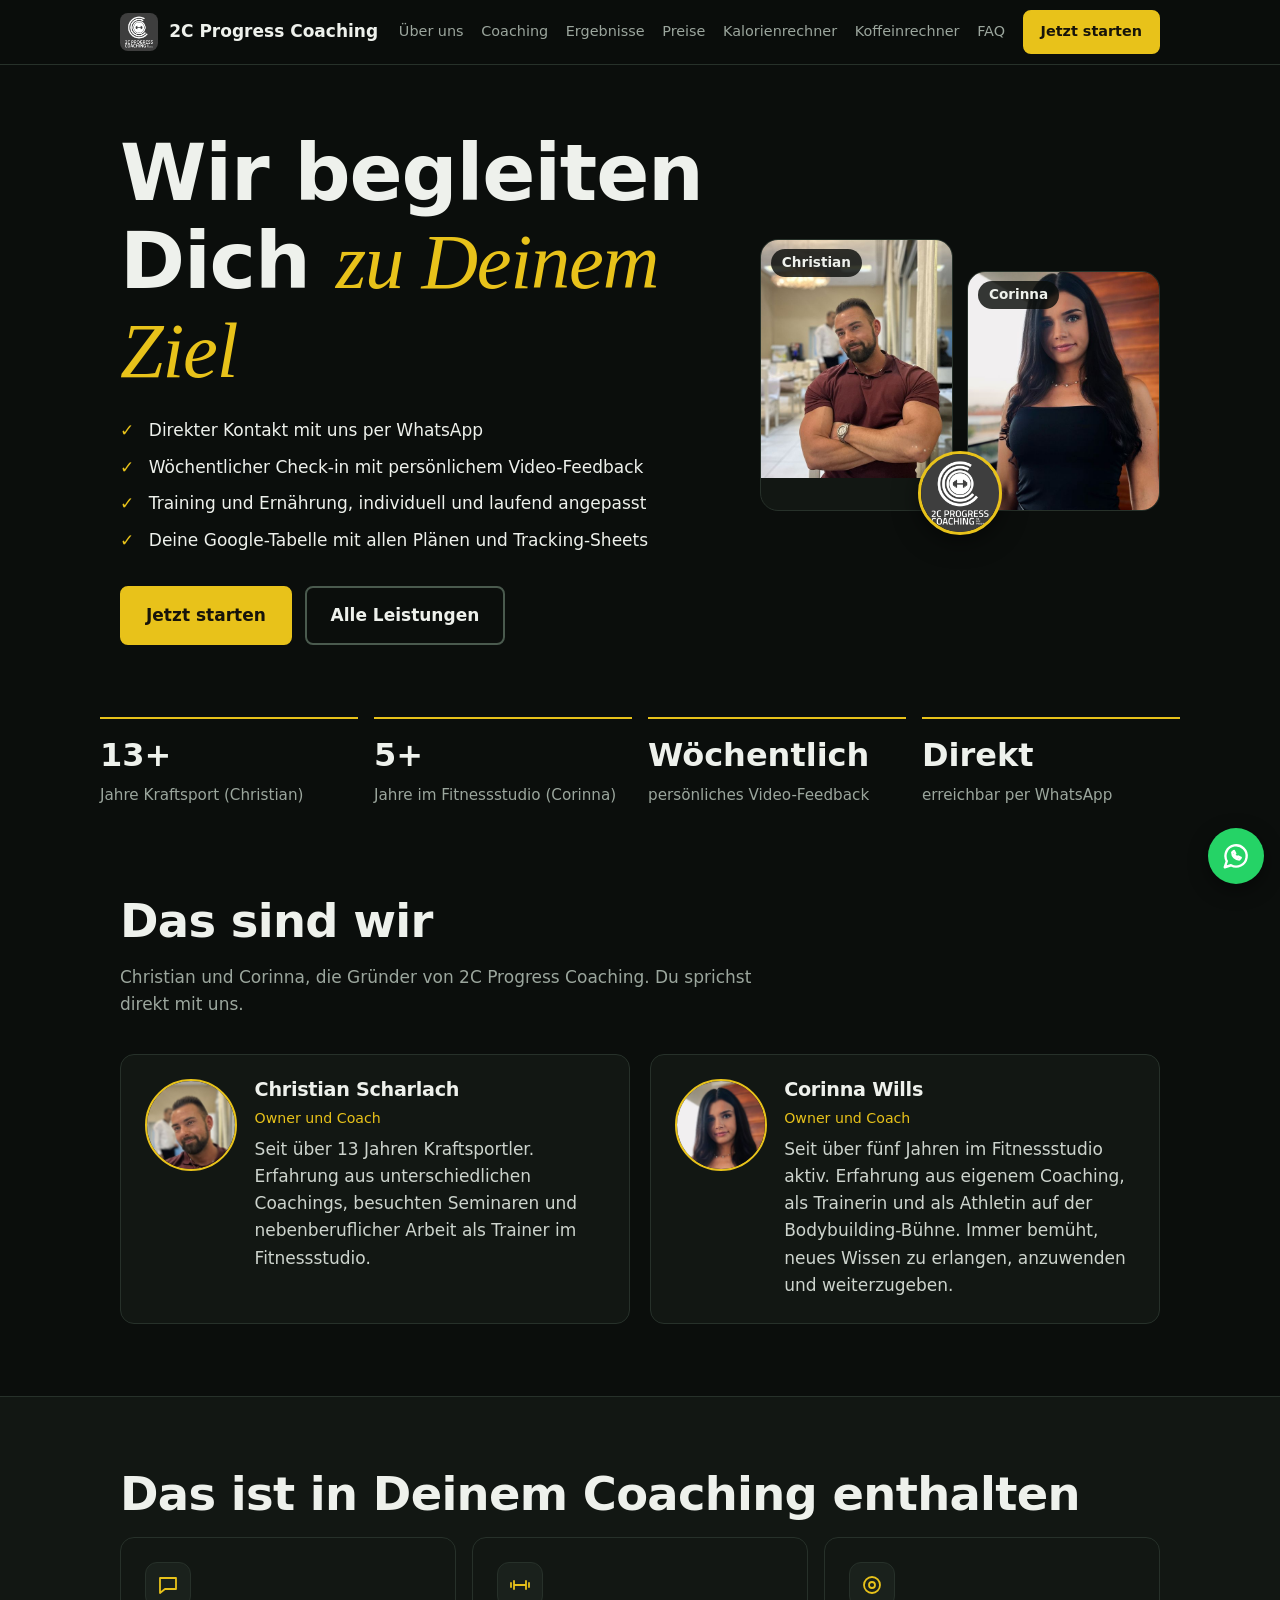
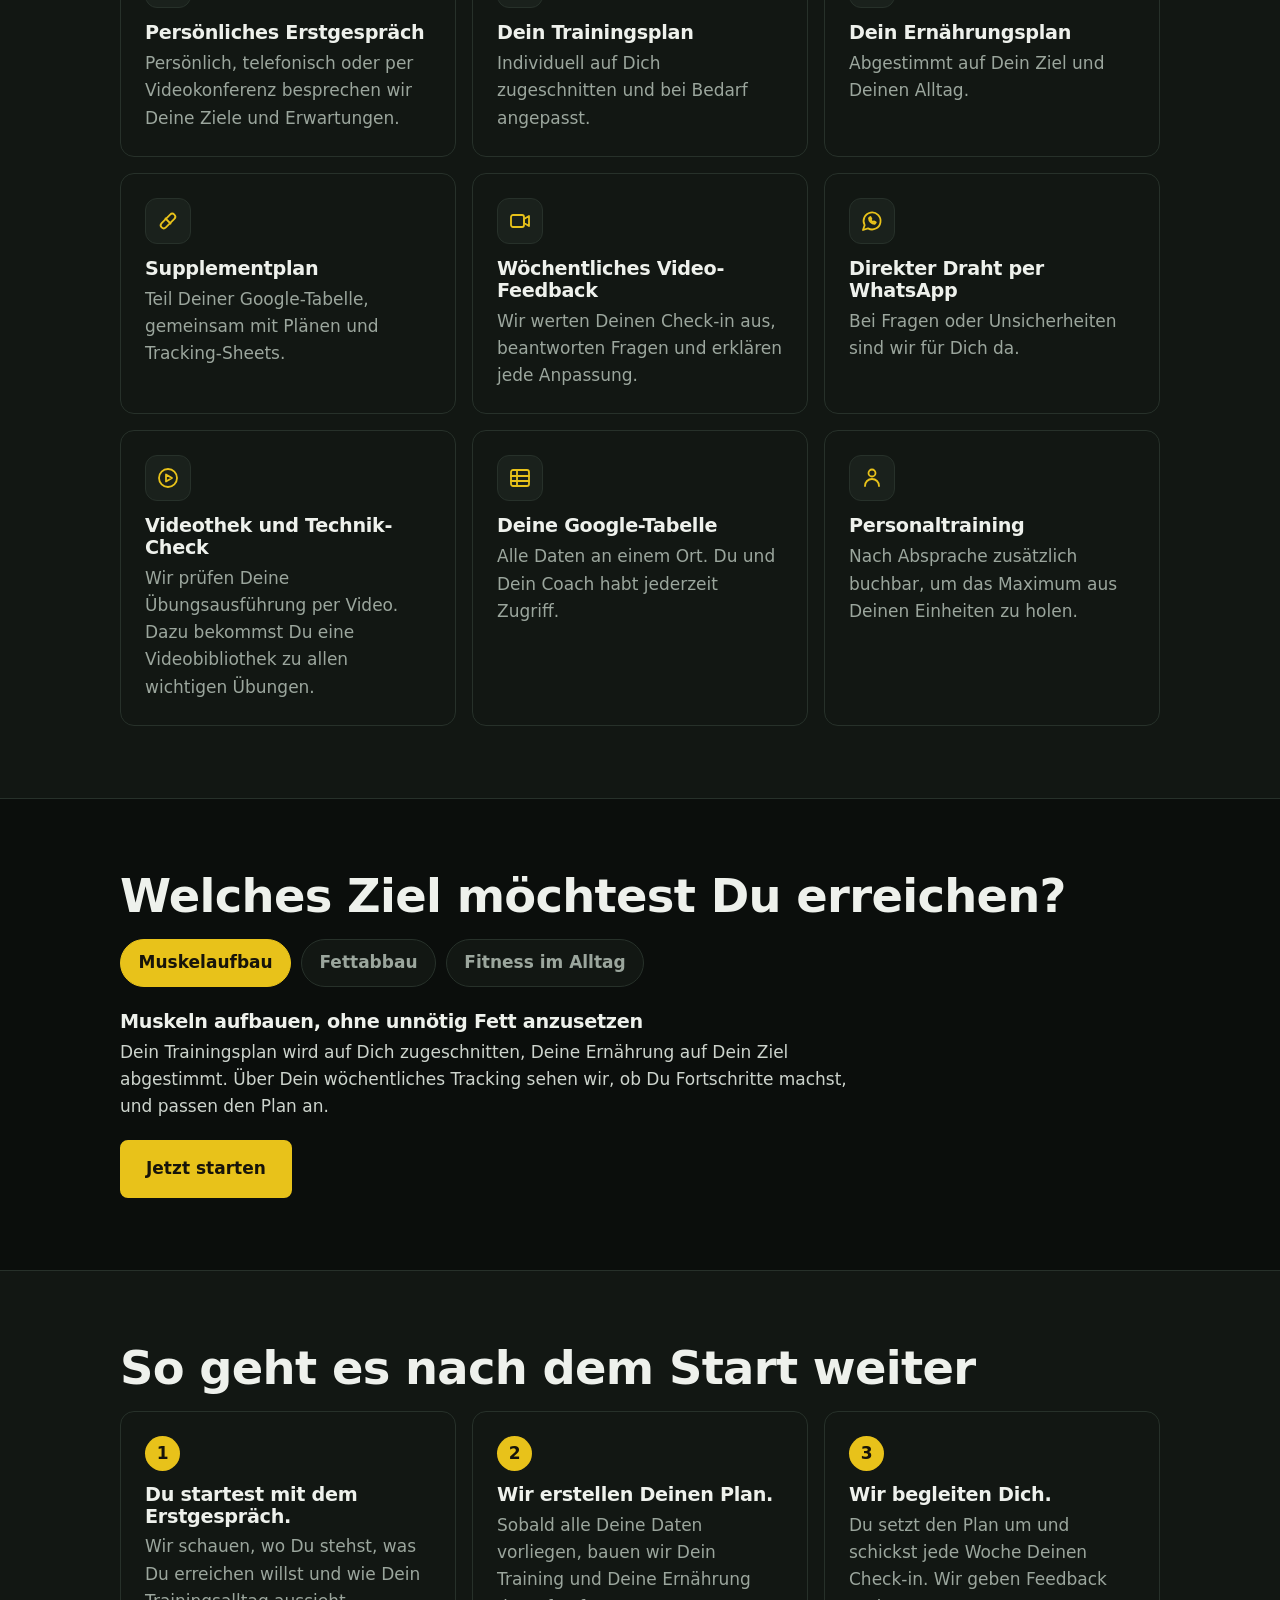
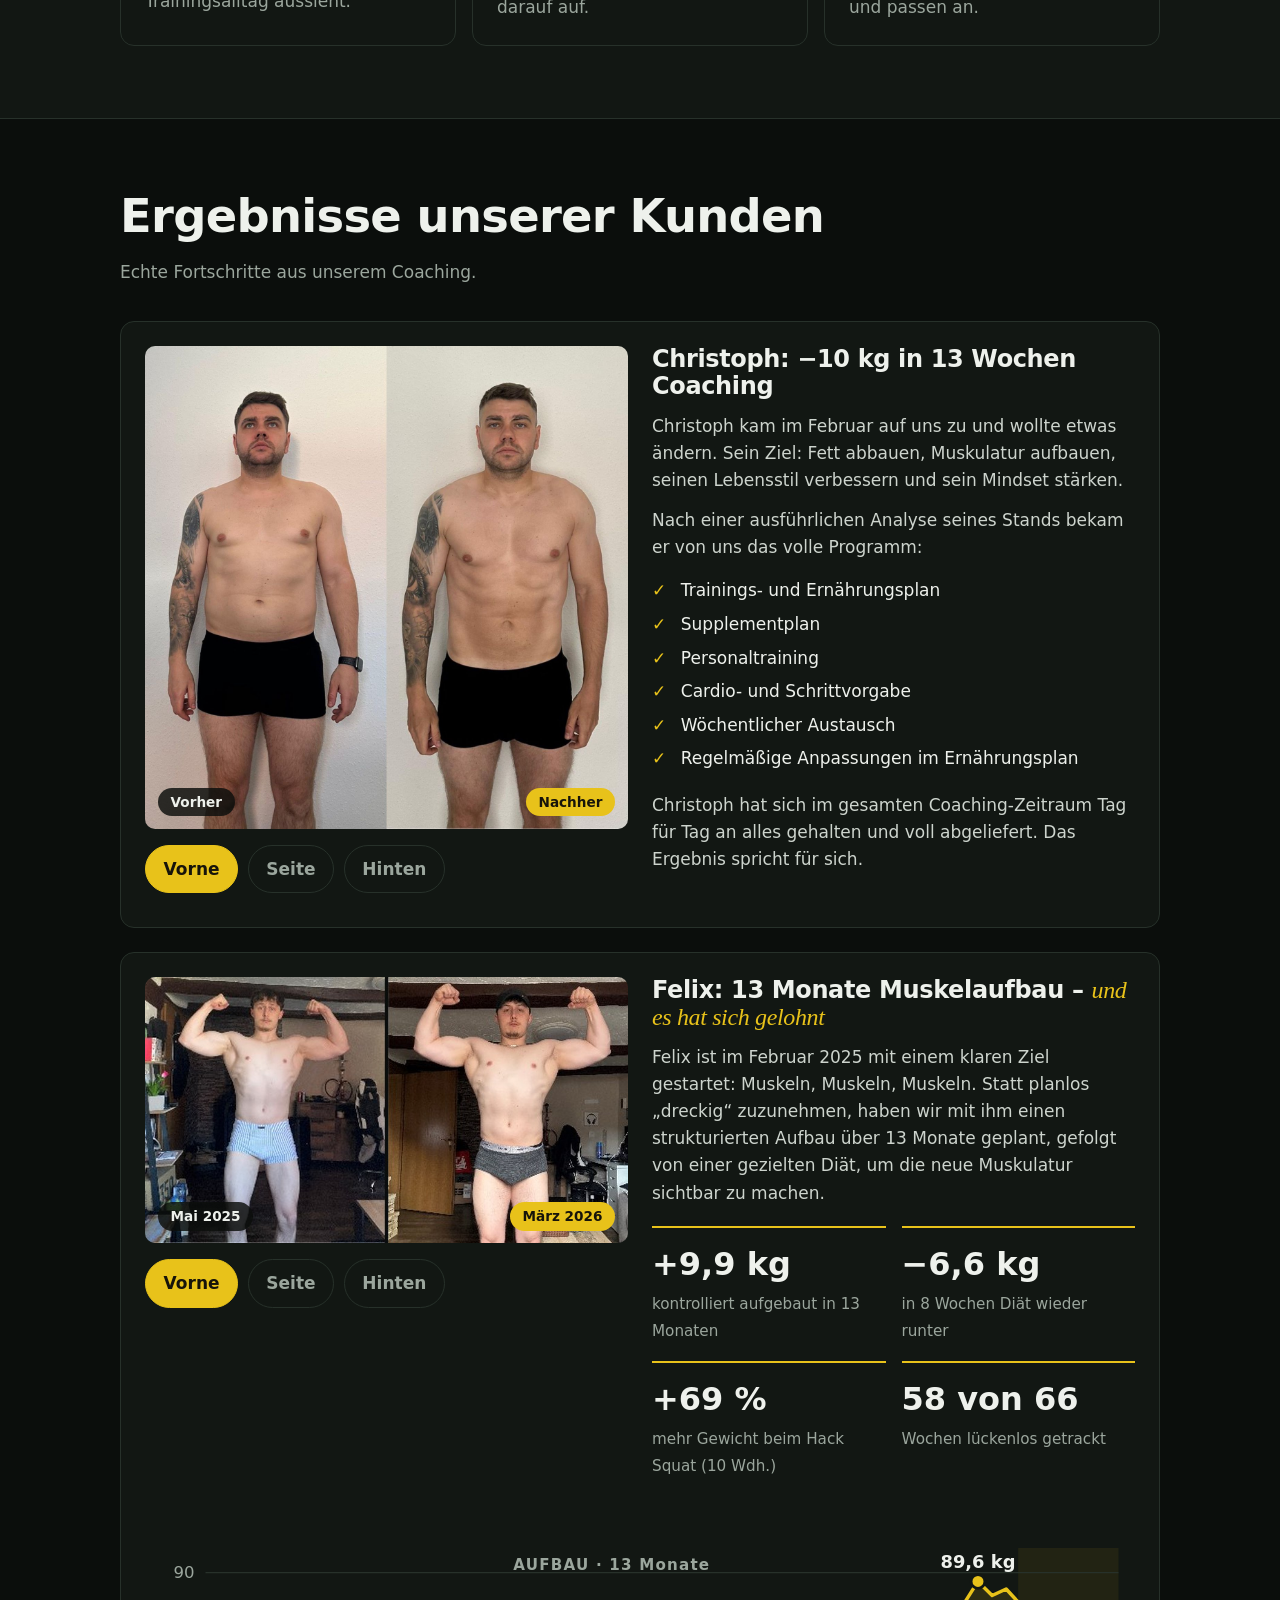
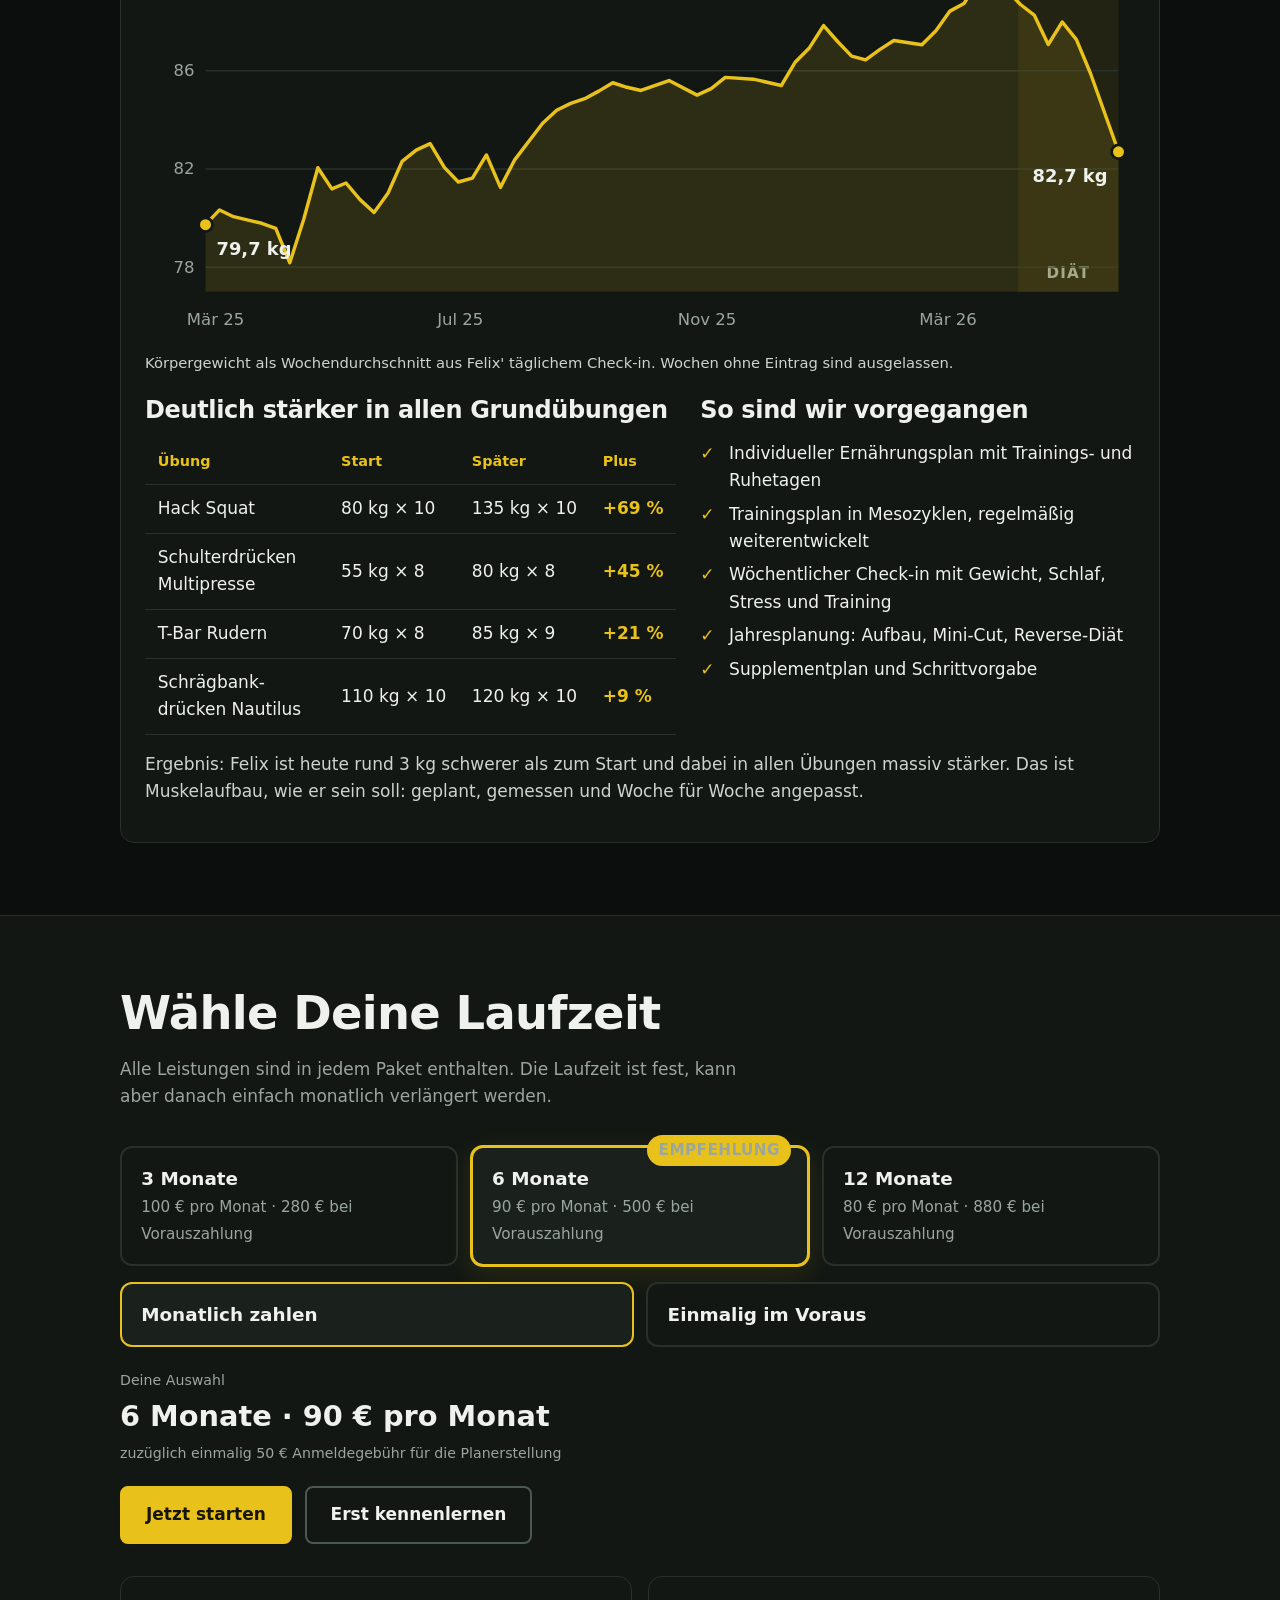
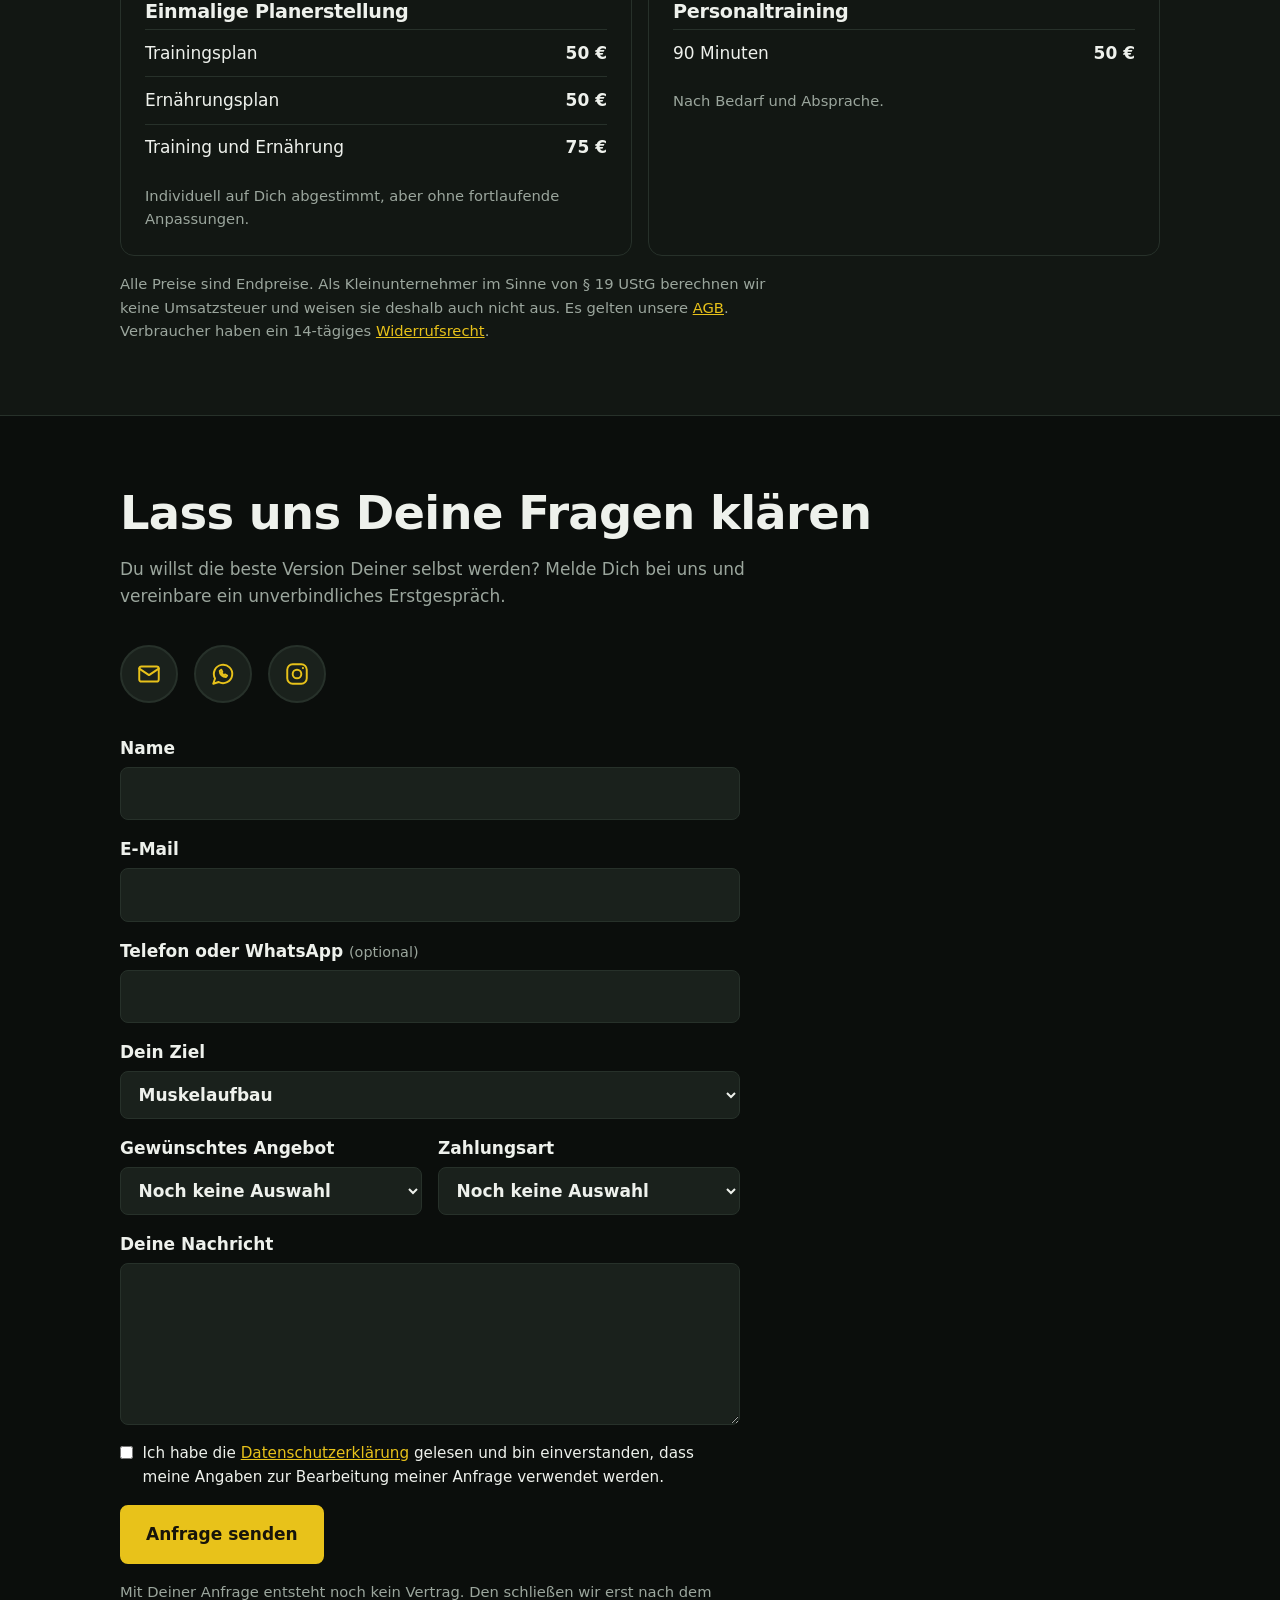
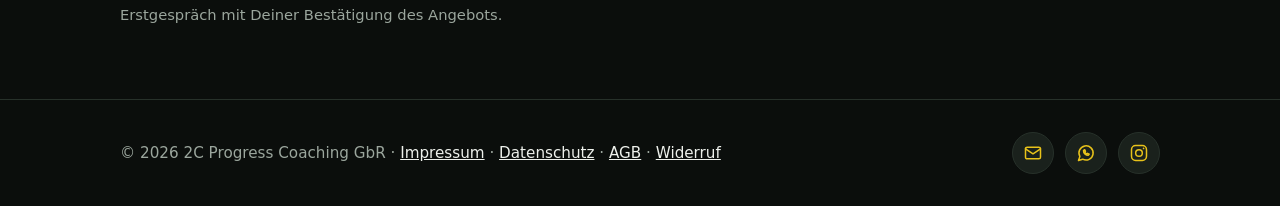
==== index.html @ c7e531f7 "Mehrseitige Homepage: Unterseiten, AGB, Widerruf, erweiterte Datenschutzerklärung, Kleinunternehmer-" ====
<!DOCTYPE html>
<html lang="de">
<head>
<meta charset="utf-8">
<meta name="viewport" content="width=device-width, initial-scale=1">
<title>2C Progress Coaching – Persönliches Online-Coaching für Training und Ernährung</title>
<meta name="description" content="Persönliches Online-Coaching für Muskelaufbau, Fettabbau und Fitness im Alltag. Mit wöchentlichem Video-Feedback, individuellem Plan und direktem Kontakt.">
<link rel="canonical" href="https://www.2cp-coaching.com/">
<meta name="theme-color" content="#0b0e0c">
<link rel="icon" href="logo.jpg">
<meta property="og:type" content="website">
<meta property="og:locale" content="de_DE">
<meta property="og:site_name" content="2C Progress Coaching">
<meta property="og:title" content="2C Progress Coaching – Persönliches Online-Coaching für Training und Ernährung">
<meta property="og:description" content="Persönliches Online-Coaching für Muskelaufbau, Fettabbau und Fitness im Alltag. Mit wöchentlichem Video-Feedback, individuellem Plan und direktem Kontakt.">
<meta property="og:url" content="https://www.2cp-coaching.com/">
<meta property="og:image" content="https://www.2cp-coaching.com/og-image.jpg">
<meta property="og:image:width" content="1200">
<meta property="og:image:height" content="630">
<meta property="og:image:alt" content="2C Progress Coaching – to see progress">
<meta name="twitter:card" content="summary_large_image">
<script>document.documentElement.classList.add('js')</script>
<link rel="stylesheet" href="style.css">
<script>(function(){var m={'#kalorienrechner':'kalorienrechner.html','#koffeinrechner':'koffeinrechner.html','#faq':'faq.html','#impressum':'impressum.html','#datenschutz':'datenschutz.html'};if(m[location.hash])location.replace(m[location.hash]);})();</script>
<script type="application/ld+json">{"@context": "https://schema.org", "@type": "ProfessionalService", "name": "2C Progress Coaching GbR", "url": "https://www.2cp-coaching.com/", "image": "https://www.2cp-coaching.com/og-image.jpg", "logo": "https://www.2cp-coaching.com/logo.jpg", "description": "Persönliches Online-Coaching für Training und Ernährung mit wöchentlichem Video-Feedback.", "email": "info@2cp-coaching.de", "telephone": "+49 151 40187097", "address": {"@type": "PostalAddress", "streetAddress": "Am Alten Gericht 19", "postalCode": "37269", "addressLocality": "Eschwege", "addressCountry": "DE"}, "areaServed": "DE", "sameAs": ["https://www.instagram.com/2cp_coaching"]}</script>
</head>
<body id="top">
<a class="skip" href="#content">Zum Inhalt springen</a>
<header>
  <div class="wrap">
    <a class="brand" href="index.html"><img src="logo.jpg" alt="Logo 2C Progress Coaching" width="38" height="38"><span>2C Progress Coaching</span></a>
    <button type="button" class="menu-btn" id="menu-btn" aria-expanded="false" aria-controls="nav" aria-label="Menü öffnen"><svg viewBox="0 0 24 24" aria-hidden="true"><path d="M4 7h16M4 12h16M4 17h16"/></svg></button>
    <nav id="nav" aria-label="Hauptnavigation">
      <a href="index.html#team">Über uns</a><a href="index.html#coaching">Coaching</a><a href="index.html#ergebnisse">Ergebnisse</a><a href="index.html#preise">Preise</a><a href="kalorienrechner.html">Kalorienrechner</a><a href="koffeinrechner.html">Koffeinrechner</a><a href="faq.html">FAQ</a>
      <a class="btn" href="index.html#preise">Jetzt starten</a>
    </nav>
  </div>
</header>
<main id="content">
  <div class="hero">
    <div class="wrap">
      <div>
        <h1>Wir begleiten Dich <em>zu Deinem Ziel</em></h1>
        <ul class="ticks">
          <li>Direkter Kontakt mit uns per WhatsApp</li>
          <li>Wöchentlicher Check-in mit persönlichem Video-Feedback</li>
          <li>Training und Ernährung, individuell und laufend angepasst</li>
          <li>Deine Google-Tabelle mit allen Plänen und Tracking-Sheets</li>
        </ul>
        <div class="btns"><a class="btn" href="#preise">Jetzt starten</a><a class="btn ghost" href="#coaching">Alle Leistungen</a></div>
      </div>
      <div class="hero-photos">
        <figure><img src="images/hero-christian.jpg" width="560" height="700" alt="Christian Scharlach, Coach bei 2C Progress Coaching" fetchpriority="high"><figcaption>Christian</figcaption></figure>
        <figure><img src="images/hero-corinna.jpg" width="560" height="700" alt="Corinna Wills, Coach bei 2C Progress Coaching" fetchpriority="high"><figcaption>Corinna</figcaption></figure>
        <img class="hero-logo" src="logo.jpg" width="84" height="84" alt="Logo 2C Progress Coaching">
      </div>
    </div>
  </div>
  <div class="wrap stats">
    <div><b>13+</b><span>Jahre Kraftsport (Christian)</span></div>
    <div><b>5+</b><span>Jahre im Fitnessstudio (Corinna)</span></div>
    <div><b>Wöchentlich</b><span>persönliches Video-Feedback</span></div>
    <div><b>Direkt</b><span>erreichbar per WhatsApp</span></div>
  </div>
<section id="team">
    <div class="wrap">
      <h2>Das sind wir</h2>
      <p class="lead">Christian und Corinna, die Gründer von 2C Progress Coaching. Du sprichst direkt mit uns.</p>
      <div class="people">
        <div class="card person"><img class="avatar" src="images/christian.jpg" width="360" height="360" alt="Porträt von Christian Scharlach"><div><h3>Christian Scharlach</h3><small>Owner und Coach</small><p>Seit über 13 Jahren Kraftsportler. Erfahrung aus unterschiedlichen Coachings, besuchten Seminaren und nebenberuflicher Arbeit als Trainer im Fitnessstudio.</p></div></div>
        <div class="card person"><img class="avatar" src="images/corinna.jpg" width="360" height="360" alt="Porträt von Corinna Wills"><div><h3>Corinna Wills</h3><small>Owner und Coach</small><p>Seit über fünf Jahren im Fitnessstudio aktiv. Erfahrung aus eigenem Coaching, als Trainerin und als Athletin auf der Bodybuilding-Bühne. Immer bemüht, neues Wissen zu erlangen, anzuwenden und weiterzugeben.</p></div></div>
      </div>
    </div>
  </section>
<section id="coaching" class="alt">
    <div class="wrap">
      <h2>Das ist in Deinem Coaching enthalten</h2>
      <div class="inc">
        <div class="card"><div class="ico"><svg viewBox="0 0 24 24" aria-hidden="true"><path d="M4 5h16v11H9l-5 4z"/></svg></div><h3>Persönliches Erstgespräch</h3><p>Persönlich, telefonisch oder per Videokonferenz besprechen wir Deine Ziele und Erwartungen.</p></div>
        <div class="card"><div class="ico"><svg viewBox="0 0 24 24" aria-hidden="true"><path d="M6 8v8M3 10v4M18 8v8M21 10v4M6 12h12"/></svg></div><h3>Dein Trainingsplan</h3><p>Individuell auf Dich zugeschnitten und bei Bedarf angepasst.</p></div>
        <div class="card"><div class="ico"><svg viewBox="0 0 24 24" aria-hidden="true"><circle cx="12" cy="12" r="8"/><circle cx="12" cy="12" r="3"/></svg></div><h3>Dein Ernährungsplan</h3><p>Abgestimmt auf Dein Ziel und Deinen Alltag.</p></div>
        <div class="card"><div class="ico"><svg viewBox="0 0 24 24" aria-hidden="true"><rect x="3" y="9" width="18" height="6" rx="3" transform="rotate(-45 12 12)"/><path d="M9.5 9.5l5 5"/></svg></div><h3>Supplementplan</h3><p>Teil Deiner Google-Tabelle, gemeinsam mit Plänen und Tracking-Sheets.</p></div>
        <div class="card"><div class="ico"><svg viewBox="0 0 24 24" aria-hidden="true"><rect x="3" y="6" width="13" height="12" rx="2"/><path d="m16 10 5-3v10l-5-3z"/></svg></div><h3>Wöchentliches Video-Feedback</h3><p>Wir werten Deinen Check-in aus, beantworten Fragen und erklären jede Anpassung.</p></div>
        <div class="card"><div class="ico"><svg viewBox="0 0 24 24" aria-hidden="true"><path d="M3 21l1.65-4.9A8.5 8.5 0 1 1 8 19.4L3 21z"/><path d="M9 9.2c0 3 2.6 5.6 5.6 5.6l1.2-1.4-2-1-.8.7c-1-.4-1.9-1.3-2.3-2.3l.7-.8-1-2L9 9.2z"/></svg></div><h3>Direkter Draht per WhatsApp</h3><p>Bei Fragen oder Unsicherheiten sind wir für Dich da.</p></div>
        <div class="card"><div class="ico"><svg viewBox="0 0 24 24" aria-hidden="true"><circle cx="12" cy="12" r="9"/><path d="m10 8.5 6 3.5-6 3.5z"/></svg></div><h3>Videothek und Technik-Check</h3><p>Wir prüfen Deine Übungsausführung per Video. Dazu bekommst Du eine Videobibliothek zu allen wichtigen Übungen.</p></div>
        <div class="card"><div class="ico"><svg viewBox="0 0 24 24" aria-hidden="true"><rect x="3" y="4" width="18" height="16" rx="2"/><path d="M3 10h18M3 15h18M9 4v16"/></svg></div><h3>Deine Google-Tabelle</h3><p>Alle Daten an einem Ort. Du und Dein Coach habt jederzeit Zugriff.</p></div>
        <div class="card"><div class="ico"><svg viewBox="0 0 24 24" aria-hidden="true"><circle cx="12" cy="7" r="3.5"/><path d="M5 20c0-4 3-7 7-7s7 3 7 7"/></svg></div><h3>Personaltraining</h3><p>Nach Absprache zusätzlich buchbar, um das Maximum aus Deinen Einheiten zu holen.</p></div>
      </div>
    </div>
  </section>
<section id="ziel">
    <div class="wrap">
      <h2>Welches Ziel möchtest Du erreichen?</h2>
      <div class="tabs" role="tablist" aria-label="Ziele">
        <button role="tab" aria-selected="true" data-t="0">Muskelaufbau</button>
        <button role="tab" aria-selected="false" data-t="1">Fettabbau</button>
        <button role="tab" aria-selected="false" data-t="2">Fitness im Alltag</button>
      </div>
      <div class="panel on" role="tabpanel">
        <h3>Muskeln aufbauen, ohne unnötig Fett anzusetzen</h3>
        <p>Dein Trainingsplan wird auf Dich zugeschnitten, Deine Ernährung auf Dein Ziel abgestimmt. Über Dein wöchentliches Tracking sehen wir, ob Du Fortschritte machst, und passen den Plan an.</p>
        <a class="btn" href="#preise">Jetzt starten</a>
      </div>
      <div class="panel" role="tabpanel">
        <h3>Fett verlieren, Muskeln behalten</h3>
        <p>Wir planen Deine Ernährung so, dass Du sie im Alltag durchhältst. Neben der Waage schauen wir auf Formbilder, Maße und Deine Leistung im Training.</p>
        <a class="btn" href="#preise">Jetzt starten</a>
      </div>
      <div class="panel" role="tabpanel">
        <h3>Ein Lifestyle, der zu Deinem Alltag passt</h3>
        <p>Training und Ernährung sollen in Dein Leben passen, nicht umgekehrt. Schlaf, Regeneration und Trainingsleistung tracken wir mit und passen Deinen Plan bei Bedarf an.</p>
        <a class="btn" href="#preise">Jetzt starten</a>
      </div>
    </div>
  </section>
<section id="ablauf" class="alt">
    <div class="wrap">
      <h2>So geht es nach dem Start weiter</h2>
      <ol class="steps">
        <li><h3>Du startest mit dem Erstgespräch.</h3><p>Wir schauen, wo Du stehst, was Du erreichen willst und wie Dein Trainingsalltag aussieht.</p></li>
        <li><h3>Wir erstellen Deinen Plan.</h3><p>Sobald alle Deine Daten vorliegen, bauen wir Dein Training und Deine Ernährung darauf auf.</p></li>
        <li><h3>Wir begleiten Dich.</h3><p>Du setzt den Plan um und schickst jede Woche Deinen Check-in. Wir geben Feedback und passen an.</p></li>
      </ol>
    </div>
  </section>
<section id="ergebnisse">
    <div class="wrap">
      <h2>Ergebnisse unserer Kunden</h2>
      <p class="lead">Echte Fortschritte aus unserem Coaching.</p>
      <div class="res-card">
        <div class="res-media">
        <div class="res-img" id="res-img">
          <img class="on" src="images/kunde1-vorne.jpg" width="1400" height="1400" alt="Vorher-nachher-Vergleich von vorne: links vor dem Coaching, rechts danach, mit deutlich mehr Muskulatur und weniger Körperfett">
          <img src="images/kunde1-seite.jpg" width="1400" height="1400" loading="lazy" alt="Vorher-nachher-Vergleich von der Seite: links vor dem Coaching, rechts danach">
          <img src="images/kunde1-hinten.jpg" width="1400" height="1400" loading="lazy" alt="Vorher-nachher-Vergleich von hinten: links vor dem Coaching, rechts danach, mit breiterem Rücken">
          <span class="tag a">Vorher</span><span class="tag b">Nachher</span>
        </div>
        <div class="tabs" role="group" aria-label="Ansicht wählen" id="res-tabs">
          <button type="button" aria-pressed="true">Vorne</button>
          <button type="button" aria-pressed="false">Seite</button>
          <button type="button" aria-pressed="false">Hinten</button>
        </div>
        </div>
        <div class="res-text">
          <h3>Christoph: −10 kg in 13 Wochen Coaching</h3>
          <p>Christoph kam im Februar auf uns zu und wollte etwas ändern. Sein Ziel: Fett abbauen, Muskulatur aufbauen, seinen Lebensstil verbessern und sein Mindset stärken.</p>
          <p>Nach einer ausführlichen Analyse seines Stands bekam er von uns das volle Programm:</p>
          <ul class="ticks">
            <li>Trainings- und Ernährungsplan</li>
            <li>Supplementplan</li>
            <li>Personaltraining</li>
            <li>Cardio- und Schrittvorgabe</li>
            <li>Wöchentlicher Austausch</li>
            <li>Regelmäßige Anpassungen im Ernährungsplan</li>
          </ul>
          <p>Christoph hat sich im gesamten Coaching-Zeitraum Tag für Tag an alles gehalten und voll abgeliefert. Das Ergebnis spricht für sich.</p>
        </div>
      </div>
      <div class="res-card">
        <div class="res-media">
        <div class="res-img" id="res-img2">
          <img class="on" src="images/kunde2-vorne.jpg" width="798" height="440" alt="Felix von vorne: links Mai 2025, rechts März 2026">
          <img src="images/kunde2-seite.jpg" width="798" height="440" alt="Felix von der Seite: links Mai 2025, rechts März 2026">
          <img src="images/kunde2-hinten.jpg" width="798" height="440" alt="Felix von hinten: links Mai 2025, rechts März 2026">
          <span class="tag a">Mai 2025</span><span class="tag b">März 2026</span>
        </div>
        <div class="tabs" role="group" aria-label="Ansicht wählen" id="res-tabs2">
          <button type="button" aria-pressed="true">Vorne</button>
          <button type="button" aria-pressed="false">Seite</button>
          <button type="button" aria-pressed="false">Hinten</button>
        </div>
        </div>
        <div class="res-text fc-intro">
          <h3>Felix: 13 Monate Muskelaufbau – <em>und es hat sich gelohnt</em></h3>
          <p>Felix ist im Februar 2025 mit einem klaren Ziel gestartet: Muskeln, Muskeln, Muskeln. Statt planlos „dreckig“ zuzunehmen, haben wir mit ihm einen strukturierten Aufbau über 13 Monate geplant, gefolgt von einer gezielten Diät, um die neue Muskulatur sichtbar zu machen.</p>
          <div class="stats">
            <div><b>+9,9 kg</b><span>kontrolliert aufgebaut in 13 Monaten</span></div>
            <div><b>−6,6 kg</b><span>in 8 Wochen Diät wieder runter</span></div>
            <div><b>+69 %</b><span>mehr Gewicht beim Hack Squat (10 Wdh.)</span></div>
            <div><b>58 von 66</b><span>Wochen lückenlos getrackt</span></div>
          </div>
        </div>
        <div class="res-text fc">
          <div class="fc-chart">
            <svg viewBox="0 0 720 300" role="img" aria-labelledby="fc-title fc-desc" id="fc-svg"><title id="fc-title">Körpergewicht von Felix, Wochendurchschnitt</title><desc id="fc-desc">Von 79,7 kg im Februar 2025 auf 89,6 kg im März 2026 im Aufbau, danach Diät bis 82,7 kg Ende Mai 2026.</desc><rect class="fc-cut" x="635.0" y="16" width="73.0" height="250"/><text class="fc-p" x="339.5" y="32" text-anchor="middle">AUFBAU · 13 Monate</text><text class="fc-p" x="671.5" y="256" text-anchor="middle">DIÄT</text><line class="fc-grid" x1="44" x2="708" y1="248.1" y2="248.1"/><text class="fc-t" x="36" y="252.1" text-anchor="end">78</text><line class="fc-grid" x1="44" x2="708" y1="176.7" y2="176.7"/><text class="fc-t" x="36" y="180.7" text-anchor="end">82</text><line class="fc-grid" x1="44" x2="708" y1="105.3" y2="105.3"/><text class="fc-t" x="36" y="109.3" text-anchor="end">86</text><line class="fc-grid" x1="44" x2="708" y1="33.9" y2="33.9"/><text class="fc-t" x="36" y="37.9" text-anchor="end">90</text><text class="fc-t" x="51.3" y="290" text-anchor="middle">Mär 25</text><text class="fc-t" x="229.3" y="290" text-anchor="middle">Jul 25</text><text class="fc-t" x="408.8" y="290" text-anchor="middle">Nov 25</text><text class="fc-t" x="584.0" y="290" text-anchor="middle">Mär 26</text><polygon class="fc-area" points="44.0,266.0 44.0,217.2 54.2,206.5 64.4,211.4 84.9,216.2 95.1,219.9 105.3,244.9 115.5,213.1 125.7,175.8 135.9,191.2 146.2,186.9 156.4,199.0 166.6,208.3 176.8,194.2 187.0,171.2 197.2,163.0 207.4,158.3 217.7,175.5 227.9,186.2 238.1,183.3 248.3,166.5 258.5,190.1 268.7,170.3 289.2,143.5 299.4,134.0 309.6,129.0 319.8,125.6 330.0,120.1 340.2,114.0 350.5,117.3 360.7,119.6 381.1,112.4 401.5,123.0 411.8,118.3 422.0,110.1 442.4,111.4 462.8,116.0 473.0,98.9 483.3,88.5 493.5,72.4 503.7,84.0 513.9,94.6 524.1,97.4 534.3,89.9 544.6,83.3 565.0,86.4 575.2,76.2 585.4,61.9 595.6,56.4 605.8,40.3 616.1,50.5 626.3,45.8 636.5,56.9 646.7,64.8 656.9,86.2 667.1,69.8 677.4,82.6 687.6,107.1 708.0,164.2 708.0,266.0"/><polyline class="fc-line" points="44.0,217.2 54.2,206.5 64.4,211.4 84.9,216.2 95.1,219.9 105.3,244.9 115.5,213.1 125.7,175.8 135.9,191.2 146.2,186.9 156.4,199.0 166.6,208.3 176.8,194.2 187.0,171.2 197.2,163.0 207.4,158.3 217.7,175.5 227.9,186.2 238.1,183.3 248.3,166.5 258.5,190.1 268.7,170.3 289.2,143.5 299.4,134.0 309.6,129.0 319.8,125.6 330.0,120.1 340.2,114.0 350.5,117.3 360.7,119.6 381.1,112.4 401.5,123.0 411.8,118.3 422.0,110.1 442.4,111.4 462.8,116.0 473.0,98.9 483.3,88.5 493.5,72.4 503.7,84.0 513.9,94.6 524.1,97.4 534.3,89.9 544.6,83.3 565.0,86.4 575.2,76.2 585.4,61.9 595.6,56.4 605.8,40.3 616.1,50.5 626.3,45.8 636.5,56.9 646.7,64.8 656.9,86.2 667.1,69.8 677.4,82.6 687.6,107.1 708.0,164.2"/><circle class="fc-dot" cx="44.0" cy="217.2" r="5"/><circle class="fc-dot" cx="605.8" cy="40.3" r="5"/><circle class="fc-dot" cx="708.0" cy="164.2" r="5"/><text class="fc-l" x="52.0" y="239.2">79,7 kg</text><text class="fc-l" x="605.8" y="30.3" text-anchor="middle">89,6 kg</text><text class="fc-l" x="700.0" y="186.2" text-anchor="end">82,7 kg</text><line class="fc-x" id="fc-x" x1="0" x2="0" y1="16" y2="266" hidden/><circle class="fc-hov" id="fc-hov" r="6" hidden/><rect id="fc-hit" x="44" y="16" width="664" height="250" fill="transparent"/></svg>
            <div id="fc-tip" hidden></div>
          </div>
          <p class="note">Körpergewicht als Wochendurchschnitt aus Felix' täglichem Check-in. Wochen ohne Eintrag sind ausgelassen.</p>
          <div class="fc-cols">
            <div>
              <h3>Deutlich stärker in allen Grundübungen</h3>
              <div class="tbl"><table>
                <thead><tr><th>Übung</th><th>Start</th><th>Später</th><th>Plus</th></tr></thead>
                <tbody>
                  <tr><td>Hack Squat</td><td>80 kg <span class="rep">× 10</span></td><td>135 kg <span class="rep">× 10</span></td><td>+69 %</td></tr>
                  <tr><td>Schulter&shy;drücken Multi&shy;presse</td><td>55 kg <span class="rep">× 8</span></td><td>80 kg <span class="rep">× 8</span></td><td>+45 %</td></tr>
                  <tr><td>T-Bar Rudern</td><td>70 kg <span class="rep">× 8</span></td><td>85 kg <span class="rep">× 9</span></td><td>+21 %</td></tr>
                  <tr><td>Schräg&shy;bank&shy;drücken Nautilus</td><td>110 kg <span class="rep">× 10</span></td><td>120 kg <span class="rep">× 10</span></td><td>+9 %</td></tr>
                </tbody>
              </table></div>
            </div>
            <div>
              <h3>So sind wir vorgegangen</h3>
              <ul class="ticks">
                <li>Individueller Ernährungsplan mit Trainings- und Ruhetagen</li>
                <li>Trainingsplan in Mesozyklen, regelmäßig weiterentwickelt</li>
                <li>Wöchentlicher Check-in mit Gewicht, Schlaf, Stress und Training</li>
                <li>Jahresplanung: Aufbau, Mini-Cut, Reverse-Diät</li>
                <li>Supplementplan und Schrittvorgabe</li>
              </ul>
            </div>
          </div>
          <p>Ergebnis: Felix ist heute rund 3 kg schwerer als zum Start und dabei in allen Übungen massiv stärker. Das ist Muskelaufbau, wie er sein soll: geplant, gemessen und Woche für Woche angepasst.</p>
        </div>
      </div>
    </div>
  </section>
<section id="preise" class="alt">
    <div class="wrap">
      <h2>Wähle Deine Laufzeit</h2>
      <p class="lead">Alle Leistungen sind in jedem Paket enthalten. Die Laufzeit ist fest, kann aber danach einfach monatlich verlängert werden.</p>
      <div class="seg dur" id="dur">
        <button type="button" data-m="3" data-mo="100" data-all="280" aria-pressed="false"><b>3 Monate</b><span>100 € pro Monat · 280 € bei Vorauszahlung</span></button>
        <button type="button" data-m="6" data-mo="90" data-all="500" aria-pressed="true"><span class="badge">Empfehlung</span><b>6 Monate</b><span>90 € pro Monat · 500 € bei Vorauszahlung</span></button>
        <button type="button" data-m="12" data-mo="80" data-all="880" aria-pressed="false"><b>12 Monate</b><span>80 € pro Monat · 880 € bei Vorauszahlung</span></button>
      </div>
      <div class="seg pay" id="pay">
        <button type="button" data-p="mo" aria-pressed="true"><b>Monatlich zahlen</b></button>
        <button type="button" data-p="all" aria-pressed="false"><b>Einmalig im Voraus</b></button>
      </div>
      <div class="sum" aria-live="polite"><small>Deine Auswahl</small><strong id="sum-main"></strong><small>zuzüglich einmalig 50 € Anmeldegebühr für die Planerstellung</small></div>
      <div class="btns"><a class="btn" href="#kontakt">Jetzt starten</a><a class="btn ghost" href="#kontakt">Erst kennenlernen</a></div>
      <div class="extra">
        <div class="card"><h3>Einmalige Planerstellung</h3>
          <div class="row"><span>Trainingsplan</span><strong>50 €</strong></div>
          <div class="row"><span>Ernährungsplan</span><strong>50 €</strong></div>
          <div class="row"><span>Training und Ernährung</span><strong>75 €</strong></div>
          <p class="note">Individuell auf Dich abgestimmt, aber ohne fortlaufende Anpassungen.</p></div>
        <div class="card"><h3>Personaltraining</h3>
          <div class="row"><span>90 Minuten</span><strong>50 €</strong></div>
          <p class="note">Nach Bedarf und Absprache.</p></div>
      </div>
      <p class="legalnote">Alle Preise sind Endpreise. Als Kleinunternehmer im Sinne von § 19 UStG berechnen wir keine Umsatzsteuer und weisen sie deshalb auch nicht aus. Es gelten unsere <a href="agb.html">AGB</a>. Verbraucher haben ein 14-tägiges <a href="widerruf.html">Widerrufsrecht</a>.</p>
    </div>
  </section>
<section id="kontakt">
    <div class="wrap">
      <h2>Lass uns Deine Fragen klären</h2>
      <p class="lead">Du willst die beste Version Deiner selbst werden? Melde Dich bei uns und vereinbare ein unverbindliches Erstgespräch.</p>
      <div class="icons">
        <a href="mailto:info@2cp-coaching.de" aria-label="E-Mail an 2C Progress Coaching schreiben" title="E-Mail">
          <svg viewBox="0 0 24 24" aria-hidden="true"><rect x="3" y="5" width="18" height="14" rx="2"/><path d="m3 7 9 6 9-6"/></svg>
        </a>
        <a href="https://wa.me/4915140187097" aria-label="Per WhatsApp schreiben" title="WhatsApp" rel="noopener">
          <svg viewBox="0 0 24 24" aria-hidden="true"><path d="M3 21l1.65-4.9A8.5 8.5 0 1 1 8 19.4L3 21z"/><path d="M9 9.2c0 3 2.6 5.6 5.6 5.6l1.2-1.4-2-1-.8.7c-1-.4-1.9-1.3-2.3-2.3l.7-.8-1-2L9 9.2z"/></svg>
        </a>
        <a href="https://www.instagram.com/2cp_coaching" aria-label="2C Progress Coaching auf Instagram" title="Instagram" rel="noopener">
          <svg viewBox="0 0 24 24" aria-hidden="true"><rect x="3" y="3" width="18" height="18" rx="5"/><circle cx="12" cy="12" r="4"/><circle cx="17.5" cy="6.5" r="1" fill="currentColor" stroke="none"/></svg>
        </a>
      </div>
      <form id="kform" class="kform" action="https://formspree.io/f/xbggdrkj" method="POST">
        <label>Name<input name="name" required autocomplete="name"></label>
        <label>E-Mail<input type="email" name="email" required autocomplete="email"></label>
        <label>Telefon oder WhatsApp <span class="hint">(optional)</span><input type="tel" name="telefon" autocomplete="tel"></label>
        <label>Dein Ziel
          <select name="ziel"><option>Muskelaufbau</option><option>Fettabbau</option><option>Gewicht halten und fitter werden</option><option>Noch unsicher</option></select>
        </label>
        <div class="grid2">
          <label>Gewünschtes Angebot
            <select name="angebot" id="k-lz"><option>Noch keine Auswahl</option><option>Coaching: 3 Monate</option><option>Coaching: 6 Monate</option><option>Coaching: 12 Monate</option><option>Trainingsplan</option><option>Ernährungsplan</option><option>Trainings- &amp; Ernährungsplan</option><option>Personaltraining</option></select>
          </label>
          <label>Zahlungsart
            <select name="zahlung" id="k-zahl"><option>Noch keine Auswahl</option><option>Monatlich</option><option>Einmalig im Voraus</option></select>
          </label>
        </div>
        <label>Deine Nachricht<textarea name="nachricht" rows="5" required></textarea></label>
        <input type="text" name="_gotcha" tabindex="-1" autocomplete="off" style="display:none" aria-hidden="true">
        <label class="check"><input type="checkbox" required><span>Ich habe die <a href="datenschutz.html" target="_blank" rel="noopener">Datenschutzerklärung</a> gelesen und bin einverstanden, dass meine Angaben zur Bearbeitung meiner Anfrage verwendet werden.</span></label>
        <button class="btn" type="submit">Anfrage senden</button>
        <p id="kstatus" role="status"></p>
        <p class="note">Mit Deiner Anfrage entsteht noch kein Vertrag. Den schließen wir erst nach dem Erstgespräch mit Deiner Bestätigung des Angebots.</p>
      </form>
    </div>
  </section>
</main>
<footer>
  <div class="wrap foot">
    <div>© 2026 2C Progress Coaching GbR · <a href="impressum.html">Impressum</a> · <a href="datenschutz.html">Datenschutz</a> · <a href="agb.html">AGB</a> · <a href="widerruf.html">Widerruf</a></div>
    <div class="icons sm"><a href="mailto:info@2cp-coaching.de" aria-label="E-Mail an 2C Progress Coaching schreiben" title="E-Mail"><svg viewBox="0 0 24 24" aria-hidden="true"><rect x="3" y="5" width="18" height="14" rx="2"/><path d="m3 7 9 6 9-6"/></svg></a><a href="https://wa.me/4915140187097" aria-label="Per WhatsApp schreiben" title="WhatsApp" rel="noopener"><svg viewBox="0 0 24 24" aria-hidden="true"><path d="M3 21l1.65-4.9A8.5 8.5 0 1 1 8 19.4L3 21z"/><path d="M9 9.2c0 3 2.6 5.6 5.6 5.6l1.2-1.4-2-1-.8.7c-1-.4-1.9-1.3-2.3-2.3l.7-.8-1-2L9 9.2z"/></svg></a><a href="https://www.instagram.com/2cp_coaching" aria-label="2C Progress Coaching auf Instagram" title="Instagram" rel="noopener"><svg viewBox="0 0 24 24" aria-hidden="true"><rect x="3" y="3" width="18" height="18" rx="5"/><circle cx="12" cy="12" r="4"/><circle cx="17.5" cy="6.5" r="1" fill="currentColor" stroke="none"/></svg></a></div>
  </div>
</footer>
<a class="wa-float" href="https://wa.me/4915140187097" rel="noopener" aria-label="Per WhatsApp schreiben" title="WhatsApp"><svg viewBox="0 0 24 24" aria-hidden="true"><path d="M3 21l1.65-4.9A8.5 8.5 0 1 1 8 19.4L3 21z"/><path d="M9 9.2c0 3 2.6 5.6 5.6 5.6l1.2-1.4-2-1-.8.7c-1-.4-1.9-1.3-2.3-2.3l.7-.8-1-2L9 9.2z"/></svg></a>
<div class="cta-bar"><a class="btn" href="index.html#kontakt">Unverbindliches Erstgespräch</a></div>
<script src="site.js" defer></script>
<script src="home.js" defer></script>
</body>
</html>
---- style.css ----
:root{--bg:#0b0e0c;--s1:#121713;--s2:#1a211c;--line:#27312a;--tx:#eef1ec;--mute:#9ba69d;--ac:#e8c21a;--ink:#17140a;
--sans:system-ui,-apple-system,"Segoe UI",Roboto,Helvetica,Arial,sans-serif;--serif:"Iowan Old Style","Palatino Linotype",Palatino,Georgia,serif}
*{box-sizing:border-box;margin:0;padding:0}
html{scroll-behavior:smooth;scroll-padding-top:76px}
body{font:1.0625rem/1.6 var(--sans);background:var(--bg);color:var(--tx)}
a{color:inherit}
:focus-visible{outline:3px solid var(--ac);outline-offset:3px}
.skip{position:absolute;left:-999px;top:0;background:var(--ac);color:var(--ink);padding:.6rem 1rem;z-index:30}
.skip:focus{left:0}
.wrap{max-width:1080px;margin:0 auto;padding:0 1.25rem}
section{padding:4.5rem 0}
h1,h2,h3{line-height:1.12;letter-spacing:-.015em}
h2{font-size:clamp(1.9rem,5vw,2.9rem);font-weight:800;margin-bottom:1rem}
h3{font-size:1.2rem;font-weight:700;margin-bottom:.4rem}
em{font-family:var(--serif);font-style:italic;font-weight:400;color:var(--ac)}
.lead{max-width:60ch;color:var(--mute);margin-bottom:2.2rem}
.btn{display:inline-block;padding:.85rem 1.5rem;border-radius:8px;font:inherit;font-weight:700;text-decoration:none;border:2px solid var(--ac);background:var(--ac);color:var(--ink);cursor:pointer}
.btn:hover{filter:brightness(1.1)}
.btn.ghost{background:transparent;color:var(--tx);border-color:#4a5a4e}
.btns{display:flex;flex-wrap:wrap;gap:.8rem}
.card{background:var(--s1);border:1px solid var(--line);border-radius:14px;padding:1.5rem}

header{position:sticky;top:0;z-index:20;background:rgba(11,14,12,.92);backdrop-filter:blur(8px);border-bottom:1px solid var(--line)}
header .wrap{display:flex;align-items:center;justify-content:space-between;gap:1rem;min-height:64px}
.brand{display:flex;align-items:center;gap:.7rem;text-decoration:none;font-weight:800}
.brand img{width:38px;height:38px;border-radius:8px}
nav{display:flex;align-items:center;gap:1.1rem;font-size:.9rem}
nav a{text-decoration:none;color:var(--mute)}
nav a:hover{color:var(--tx)}
nav .btn{padding:.5rem 1rem;color:var(--ink)}
[hidden]{display:none!important}
.menu-btn{display:none}
nav a.on{color:var(--tx);box-shadow:0 2px 0 var(--ac)}
@media(max-width:1000px){
.menu-btn{display:grid;place-items:center;width:44px;height:44px;border-radius:8px;border:1px solid var(--line);background:var(--s1);color:var(--tx);cursor:pointer}
.menu-btn svg{width:22px;height:22px;stroke:currentColor;fill:none;stroke-width:2;stroke-linecap:round}
nav{display:none;position:absolute;top:100%;left:0;right:0;flex-direction:column;align-items:stretch;gap:0;background:var(--bg);padding:.4rem 1.25rem 1.2rem;border-bottom:1px solid var(--line);font-size:1.05rem}
header.open nav{display:flex}
nav a{padding:.85rem 0;border-bottom:1px solid var(--line)}
nav a.on{box-shadow:none;color:var(--ac)}
nav .btn{margin-top:1rem;text-align:center;border-bottom:2px solid var(--ac)}
}

.hero{padding:4rem 0 4.5rem}
.hero .wrap{display:grid;gap:2.5rem;align-items:center}
.hero h1{font-size:clamp(2.6rem,9vw,4.9rem);font-weight:800;margin-bottom:1.4rem}
.ticks{list-style:none;display:grid;gap:.6rem;margin-bottom:2rem}
.ticks li{padding-left:1.8rem;position:relative}
.ticks li::before{content:"✓";position:absolute;left:0;color:var(--ac);font-weight:800}
.hero-art{border:1px solid var(--line);border-radius:20px;overflow:hidden;max-width:460px;justify-self:center}
.hero-art img{display:block;width:100%;height:auto}
@media(min-width:900px){.hero .wrap{grid-template-columns:1.2fr .8fr}}

.stats{display:grid;grid-template-columns:1fr 1fr;gap:1rem;padding:0 0 1rem}
.stats div{border-top:2px solid var(--ac);padding-top:.7rem}
.stats b{display:block;font-size:2rem;font-weight:800}
.stats span{color:var(--mute);font-size:.95rem}
@media(min-width:760px){.stats{grid-template-columns:repeat(4,1fr)}}

.people{display:grid;gap:1.2rem}
.person{display:flex;gap:1.1rem;align-items:flex-start}
.avatar{flex:none;width:76px;height:76px;border-radius:50%;background:var(--s2);border:2px solid var(--ac);display:grid;place-items:center;font-weight:800;font-size:1.4rem}
.person small{display:block;color:var(--ac);margin-bottom:.4rem}
.person p{color:#cdd4cd}
@media(min-width:820px){.people{grid-template-columns:1fr 1fr}}

.avatar{object-fit:cover}
.person .avatar{width:92px;height:92px}
.tabs{display:flex;flex-wrap:wrap;gap:.6rem;margin-bottom:1.5rem}
.tabs button{font:inherit;font-weight:600;padding:.6rem 1.1rem;border-radius:999px;border:1px solid var(--line);background:var(--s1);color:var(--mute);cursor:pointer}
.tabs button[aria-selected="true"],.tabs button[aria-pressed="true"]{background:var(--ac);color:var(--ink);border-color:var(--ac)}
.panel{display:none;max-width:70ch}
.panel.on{display:block}
.panel p{color:#cdd4cd;margin-bottom:1.2rem}

.inc{display:grid;gap:1rem}
.inc p{color:var(--mute)}
@media(min-width:760px){.inc{grid-template-columns:repeat(3,1fr)}}

.steps{list-style:none;counter-reset:s;display:grid;gap:1rem}
.steps li{counter-increment:s;background:var(--s1);border:1px solid var(--line);border-radius:14px;padding:1.5rem}
.steps li::before{content:counter(s);display:grid;place-items:center;width:2.2rem;height:2.2rem;border-radius:50%;background:var(--ac);color:var(--ink);font-weight:800;margin-bottom:.8rem}
.steps p{color:var(--mute)}
@media(min-width:820px){.steps{grid-template-columns:repeat(3,1fr)}}

.seg{display:grid;gap:.8rem;margin-bottom:1rem}
.seg button{font:inherit;text-align:left;padding:1rem 1.2rem;border-radius:12px;border:2px solid var(--line);background:var(--s1);color:var(--tx);cursor:pointer}
.seg button[aria-pressed="true"]{border-color:var(--ac);background:var(--s2)}
.seg b{display:block;font-size:1.15rem}
.seg span{color:var(--mute);font-size:.95rem}
.seg.pay{grid-template-columns:1fr 1fr}
@media(min-width:760px){.seg.dur{grid-template-columns:repeat(3,1fr)}}
.sum{margin:1.2rem 0}
.sum strong{font-size:1.8rem;display:block}
.sum small{color:var(--mute)}
.extra{display:grid;gap:1rem;margin-top:2rem}
.row{display:flex;justify-content:space-between;gap:1rem;padding:.6rem 0;border-top:1px solid var(--line)}
.row strong{white-space:nowrap}
.note{color:var(--mute);font-size:.92rem;margin-top:.8rem}
@media(min-width:760px){.extra{grid-template-columns:1fr 1fr}}

details{border-bottom:1px solid var(--line);padding:1rem 0;max-width:780px}
summary{cursor:pointer;font-weight:700;font-size:1.1rem;list-style:none;display:flex;justify-content:space-between;gap:1rem}
summary::-webkit-details-marker{display:none}
summary::after{content:"+";color:var(--ac);font-size:1.5rem;line-height:1}
details[open] summary::after{content:"–"}
details p{color:var(--mute);margin-top:.7rem}

label{display:block;font-weight:600;margin-bottom:1rem}
label .hint{font-weight:400;color:var(--mute);font-size:.9rem}
input,select,textarea{display:block;width:100%;margin-top:.3rem;padding:.75rem .85rem;font:inherit;border:1px solid var(--line);border-radius:8px;background:var(--s2);color:var(--tx)}
textarea{resize:vertical}
.grid2{display:grid;gap:0 1rem;grid-template-columns:1fr 1fr}
fieldset{border:0;margin:1.5rem 0 1rem}
legend{font-weight:800;font-size:1.25rem;margin-bottom:.6rem}
.calc{display:grid;gap:2rem}
.act{display:grid;grid-template-columns:1fr 5.5rem 6rem;gap:.5rem;align-items:center;padding:.5rem 0;border-top:1px solid var(--line);font-size:.95rem}
.act select{margin:0;padding:.45rem .4rem}
.act-head{color:var(--mute);font-size:.85rem;border-top:0}
.result{display:none;background:var(--s1);border:1px solid var(--ac);border-radius:14px;padding:1.6rem}
.result.show{display:block}
.result h3{font-size:1.5rem;margin-bottom:1rem}
.result table{width:100%;border-collapse:collapse}
.result td{padding:.55rem 0;border-top:1px solid var(--line)}
.result td:last-child{text-align:right;font-weight:700;white-space:nowrap}
.result tr.big td{font-size:1.4rem;color:var(--ac)}
.result p{color:var(--mute);font-size:.92rem;margin-top:1rem}
.result a{color:var(--ac)}
.err{color:#ff9b8a;font-weight:600;margin-top:.8rem}
@media(min-width:900px){.calc{grid-template-columns:1.2fr 1fr;align-items:start}.result{position:sticky;top:90px}}
.info{margin-top:3.5rem;max-width:760px}
.info h3{font-size:1.4rem;margin:2rem 0 .6rem}
.info p{color:#cdd4cd;margin-bottom:.9rem}
.info ul{margin:0 0 1rem 1.2rem;color:#cdd4cd}
.info li{margin-bottom:.4rem}
.info.top{margin:0 0 2.5rem}
.info.top h3{margin-top:1.4rem}
.tbl{overflow-x:auto;margin:1rem 0}
.tbl table{width:100%;border-collapse:collapse;min-width:420px}
.tbl th,.tbl td{text-align:left;padding:.65rem .8rem;border-bottom:1px solid var(--line)}
.tbl th{color:var(--ac);font-size:.9rem}
.bfwrap label{margin-bottom:.3rem}
.bfwrap{margin-bottom:1rem}
.linkbtn{background:none;border:0;padding:0;font:inherit;font-size:.92rem;color:var(--ac);text-decoration:underline;cursor:pointer}
dialog{border:1px solid var(--line);border-radius:14px;background:var(--s1);color:var(--tx);padding:1.4rem;width:min(680px,94vw);max-height:90vh;overflow:auto;margin:auto}
dialog::backdrop{background:rgba(0,0,0,.72)}
dialog h3{font-size:1.4rem;margin-bottom:.4rem}
dialog .note{margin:.4rem 0}
.bf-chart{position:relative;background:#fff;border-radius:10px;overflow:hidden;line-height:0;margin:1rem 0}
.bf-chart img{display:block;width:100%;height:auto}
.bf-zones{position:absolute;inset:0;display:grid;grid-template-columns:repeat(3,1fr);grid-template-rows:repeat(3,1fr)}
.bf-zone{background:transparent;border:3px solid transparent;border-radius:10px;cursor:pointer}
.bf-zone:hover,.bf-zone:focus-visible{border-color:var(--ac);background:rgba(232,194,26,.16)}
.bf-grid{display:grid;grid-template-columns:repeat(3,1fr);gap:.7rem;margin:1rem 0}
.bf-card{font:inherit;background:var(--s2);border:2px solid var(--line);border-radius:12px;color:var(--mute);padding:.7rem .3rem;cursor:pointer;display:grid;gap:.25rem;justify-items:center;align-content:start}
.bf-card:hover,.bf-card:focus-visible{border-color:var(--ac);color:var(--tx)}
.bf-card svg{width:70%;max-width:90px;height:auto}
.bf-card b{color:var(--tx);font-size:1.1rem}
.bf-card span{font-size:.8rem;text-align:center;line-height:1.3}
.krow{display:grid;grid-template-columns:5rem 1fr 2.6rem;gap:.5rem;padding:.6rem 0;border-top:1px solid var(--line);align-items:center}
.krow select,.krow input{margin:0;padding:.6rem .5rem}
.krow .k-d{grid-column:1/-1}
.k-x{font:inherit;font-size:1.3rem;line-height:1;height:2.6rem;border-radius:8px;border:1px solid var(--line);background:var(--s2);color:var(--mute);cursor:pointer}
.k-x:hover{color:var(--tx);border-color:var(--ac)}
#kf-add{margin-top:.8rem}
@media(min-width:560px){.krow{grid-template-columns:1fr 5rem 7.5rem 2.6rem}.krow .k-d{grid-column:auto}}
.result details{border:0;padding:1rem 0 0;max-width:none}
.result summary{font-size:1rem;color:var(--ac)}
#kf-chart svg{width:100%;height:auto;margin-top:.8rem}
.kc-line{fill:none;stroke:var(--ac);stroke-width:3;stroke-linejoin:round}
.kc-area{fill:var(--ac);opacity:.16}
.kc-axis{stroke:var(--line);stroke-width:1}
.kc-bed{stroke:var(--tx);stroke-width:1.5;stroke-dasharray:4 4}
.kc-t{fill:var(--mute);font-size:12px;font-family:var(--sans)}
.contact-list{list-style:none;display:grid;gap:.8rem;margin:1.5rem 0 2rem;font-size:1.1rem}
.contact-list b{display:inline-block;min-width:6.5rem}
.contact-list a{font-weight:700;color:var(--ac)}
.icons{display:flex;gap:1rem;margin:1.5rem 0 2rem}
.icons a{width:58px;height:58px;border-radius:50%;display:grid;place-items:center;border:2px solid var(--line);background:var(--s2);color:var(--ac);transition:background .2s,color .2s,transform .2s}
.icons a:hover{background:var(--ac);color:var(--ink);transform:translateY(-3px)}
.icons svg{width:26px;height:26px;fill:none;stroke:currentColor;stroke-width:1.8;stroke-linecap:round;stroke-linejoin:round}
@media(prefers-reduced-motion:reduce){.icons a{transition:none}.icons a:hover{transform:none}}
.kform{margin-top:2rem;max-width:620px}
.check{font-weight:400;font-size:.95rem;display:flex;gap:.6rem;align-items:flex-start}
.check input{width:auto;margin-top:.35rem}
.check a{color:var(--ac)}
#kstatus{margin-top:1rem;font-weight:600}
.alt{background:var(--s1);border-block:1px solid var(--line)}
#impressum,#datenschutz{padding:4rem 0;color:#cdd4cd}
#impressum h2,#datenschutz h2{font-size:1.5rem}
#impressum p,#datenschutz p{max-width:70ch;margin-bottom:.8rem}
#impressum h3,#datenschutz h3{font-size:1.05rem;margin:1.4rem 0 .4rem;color:var(--tx)}
#datenschutz ul{margin:0 0 .8rem 1.2rem;max-width:70ch}
#impressum a,#datenschutz a{color:var(--ac)}
footer{padding:2rem 0;color:var(--mute);font-size:.95rem;border-top:1px solid var(--line)}
footer a{color:var(--tx)}

.res-card{background:var(--s1);border:1px solid var(--line);border-radius:14px;padding:1rem;display:grid;gap:1.5rem}
.res-text{padding:.4rem .4rem 1rem}
.res-text .ticks{margin:1rem 0 1.2rem;gap:.4rem}
@media(min-width:900px){.res-card{grid-template-columns:1fr 1fr;padding:1.5rem;align-items:start}.res-text{padding:0}}
.res-img{position:relative;border-radius:10px;overflow:hidden;line-height:0}
.res-img img{width:100%;height:auto;display:none}
.res-img img.on{display:block}
.res-img .tag{position:absolute;bottom:.8rem;padding:.25rem .8rem;border-radius:999px;background:rgba(11,14,12,.82);font-size:.85rem;font-weight:700;line-height:1.5}
.res-img .tag.a{left:.8rem}
.res-img .tag.b{right:.8rem;background:var(--ac);color:var(--ink)}
.res-card .tabs{margin:1rem 0 .6rem}
.res-card h3{font-size:1.5rem;margin-bottom:.8rem}
.res-text p{color:#cdd4cd;margin-bottom:.8rem}
.foot{display:flex;flex-wrap:wrap;align-items:center;justify-content:space-between;gap:1rem}
.icons.sm{margin:0;gap:.7rem}
.icons.sm a{width:42px;height:42px;border-width:1px}
.icons.sm svg{width:20px;height:20px}
@media(prefers-reduced-motion:reduce){html{scroll-behavior:auto}}

/* ===== Neu: Mehrseiten-Version ===== */
.nav-on{color:var(--tx)}
.legal{padding:4rem 0 5rem;color:#cdd4cd}
.legal h1.pt{font-size:clamp(2rem,6vw,3.2rem);font-weight:800;margin-bottom:1.4rem;color:var(--tx)}
.legal h2{font-size:1.5rem;margin:2.4rem 0 .7rem;color:var(--tx)}
.legal h3{font-size:1.1rem;margin:1.6rem 0 .4rem;color:var(--tx)}
.legal p{max-width:70ch;margin-bottom:.8rem}
.legal ul{margin:0 0 .9rem 1.2rem;max-width:70ch}
.legal li{margin-bottom:.35rem}
.legal a{color:var(--ac)}
.form-sample{border:1px solid var(--line);border-radius:12px;padding:1.2rem 1.4rem;margin:1rem 0 1.5rem;max-width:70ch;background:var(--s1)}
.form-sample p{margin-bottom:.9rem}
.form-sample .note{margin:0}
.pagehead{padding:3.5rem 0 0}
.pagehead h1{font-size:clamp(2rem,6vw,3.2rem);font-weight:800;margin-bottom:.8rem}
.pagehead+section,.pagehead+.wrap{padding-top:1.5rem}

/* Hero mit Fotos */
.hero-photos{position:relative;display:grid;grid-template-columns:1fr 1fr;gap:.9rem;max-width:520px;justify-self:center;width:100%;padding-bottom:1.5rem}
.hero-photos figure{margin:0;border-radius:18px;overflow:hidden;border:1px solid var(--line);position:relative;background:var(--s1)}
.hero-photos figure:nth-child(2){margin-top:2rem}
.hero-photos img{display:block;width:100%;height:auto}
.hero-photos figcaption{position:absolute;left:.6rem;top:.6rem;padding:.2rem .7rem;border-radius:999px;background:rgba(11,14,12,.82);font-size:.85rem;font-weight:700}
.hero-photos img.hero-logo{position:absolute;left:50%;bottom:0;transform:translateX(-50%);width:84px;height:84px;max-width:84px;border-radius:50%;border:3px solid var(--ac);box-shadow:0 6px 24px rgba(0,0,0,.5)}

/* Icons in den Leistungskarten */
.ico{width:46px;height:46px;border-radius:12px;background:var(--s2);border:1px solid var(--line);display:grid;place-items:center;margin-bottom:.9rem;color:var(--ac)}
.ico svg{width:24px;height:24px;fill:none;stroke:currentColor;stroke-width:1.8;stroke-linecap:round;stroke-linejoin:round}

/* Preise: Empfehlung */
.seg button{position:relative}
.seg.dur button[data-m="6"]{border-color:var(--ac);box-shadow:0 0 0 1px var(--ac),0 8px 30px rgba(232,194,26,.12)}
.badge{position:absolute;top:-.8rem;right:1rem;background:var(--ac);color:var(--ink);font-size:.78rem;font-weight:800;letter-spacing:.03em;text-transform:uppercase;padding:.2rem .7rem;border-radius:999px}
.seg.dur{margin-top:.8rem}
.legalnote{color:var(--mute);font-size:.92rem;margin:1rem 0 0;max-width:70ch}
.legalnote a{color:var(--ac)}

/* Fester Erstgespräch-Button und WhatsApp */
.wa-float{position:fixed;right:1rem;bottom:1rem;z-index:25;width:56px;height:56px;border-radius:50%;background:#25d366;color:#fff;display:grid;place-items:center;box-shadow:0 6px 20px rgba(0,0,0,.45);transition:transform .2s}
.wa-float:hover{transform:scale(1.07)}
.wa-float svg{width:30px;height:30px;fill:none;stroke:currentColor;stroke-width:1.9;stroke-linecap:round;stroke-linejoin:round}
.cta-bar{display:none}
@media(max-width:759px){
.cta-bar{display:block;position:fixed;left:0;right:0;bottom:0;z-index:24;padding:.6rem 5rem .6rem 1rem;background:rgba(11,14,12,.94);backdrop-filter:blur(8px);border-top:1px solid var(--line);transition:transform .25s}
.cta-bar .btn{display:block;text-align:center;padding:.8rem 1rem}
.cta-bar.gone{transform:translateY(110%)}
body{padding-bottom:4.6rem}
}

/* Einblenden */
.js .rv{opacity:0;transform:translateY(18px);transition:opacity .6s ease,transform .6s ease}
.js .rv.in{opacity:1;transform:none}
@media(prefers-reduced-motion:reduce){.js .rv{opacity:1;transform:none;transition:none}.wa-float{transition:none}}

/* Kundenerfolg Felix */
.res-card+.res-card{margin-top:1.5rem}
.fc{grid-column:1/-1}
.res-card>*,.fc-cols>*{min-width:0}
.fc .tbl table{min-width:0}
@media(max-width:600px){.fc .tbl th,.fc .tbl td{padding:.55rem .35rem;font-size:.86rem}.fc .tbl td{white-space:normal}.fc .tbl td:last-child{white-space:nowrap}.fc .rep{display:inline-block;white-space:nowrap}}
@media(max-width:380px){.fc .tbl th,.fc .tbl td{padding:.5rem .22rem;font-size:.8rem}}
.res-img img{max-width:100%}
.fc-intro .stats{grid-template-columns:1fr 1fr;margin:1.2rem 0 0}
.fc-intro .stats b{color:var(--tx)}
.fc-chart{position:relative;margin:.4rem 0 .4rem}
.fc-chart svg{width:100%;height:auto;display:block}
.fc-grid{stroke:var(--line);stroke-width:1}
.fc-t{fill:var(--mute);font-size:12px;font-family:var(--sans)}
.fc-p{fill:var(--mute);font-size:11px;font-weight:700;letter-spacing:.08em;font-family:var(--sans)}
.fc-l{fill:var(--tx);font-size:13px;font-weight:700;font-family:var(--sans)}
.fc-cut{fill:var(--ac);opacity:.07}
.fc-area{fill:var(--ac);opacity:.12}
.fc-line{fill:none;stroke:var(--ac);stroke-width:2.5;stroke-linejoin:round;stroke-linecap:round}
.fc-dot,.fc-hov{fill:var(--ac);stroke:var(--s1);stroke-width:2}
.fc-x{stroke:var(--mute);stroke-width:1;stroke-dasharray:3 3}
#fc-tip{position:absolute;pointer-events:none;background:var(--bg);border:1px solid var(--line);border-radius:8px;padding:.35rem .6rem;font-size:.85rem;line-height:1.35;white-space:nowrap;transform:translate(-50%,-115%)}
#fc-tip b{display:block}
.fc .tbl td:last-child{color:var(--ac);font-weight:700;white-space:nowrap}
.fc-cols{display:grid;gap:1.5rem;margin-top:1.4rem}
@media(min-width:900px){.fc-cols{grid-template-columns:1.1fr .9fr}}
.fc .tbl td{white-space:nowrap}.fc .tbl td:first-child{white-space:normal}
@media(max-width:600px){.fc-t{font-size:22px}.fc-l{font-size:24px}.fc-p{font-size:19px}}

.h1{font-size:clamp(1.9rem,5vw,2.9rem);font-weight:800;margin-bottom:1rem;line-height:1.12;letter-spacing:-.015em}
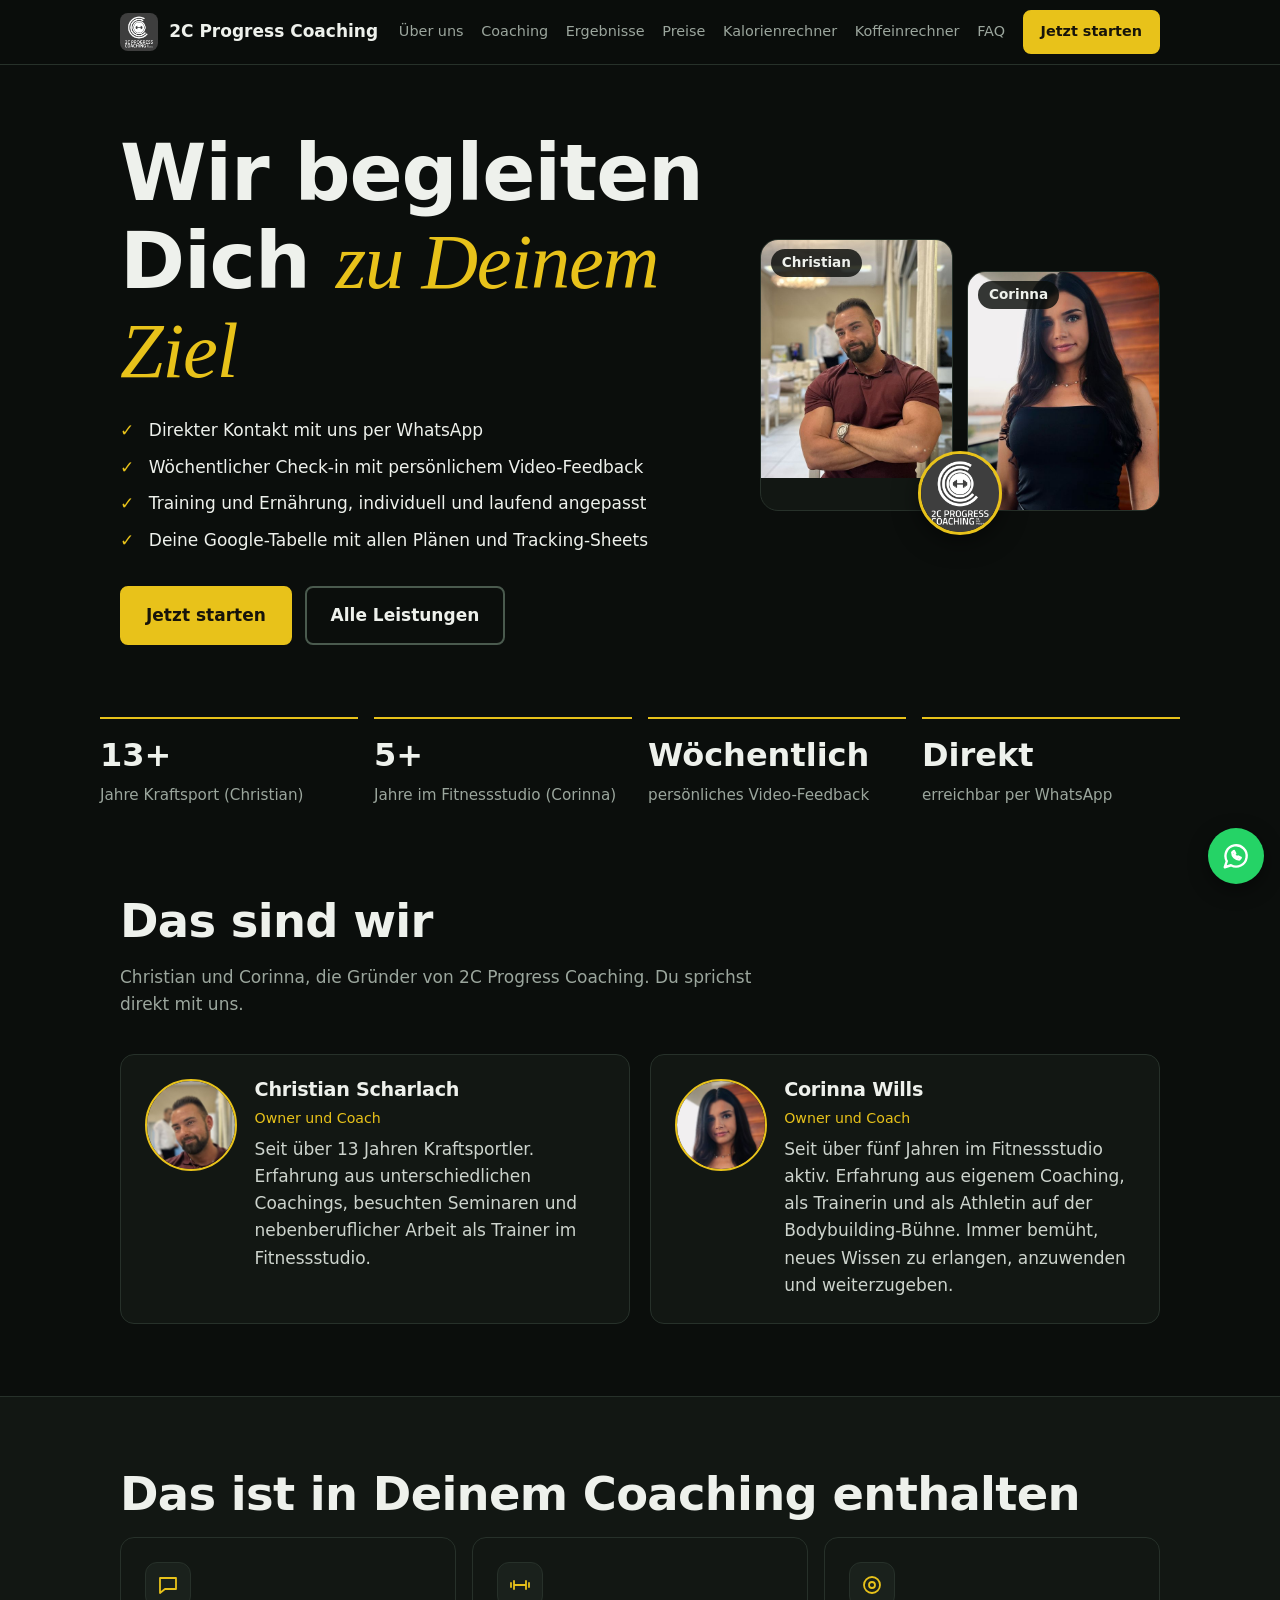
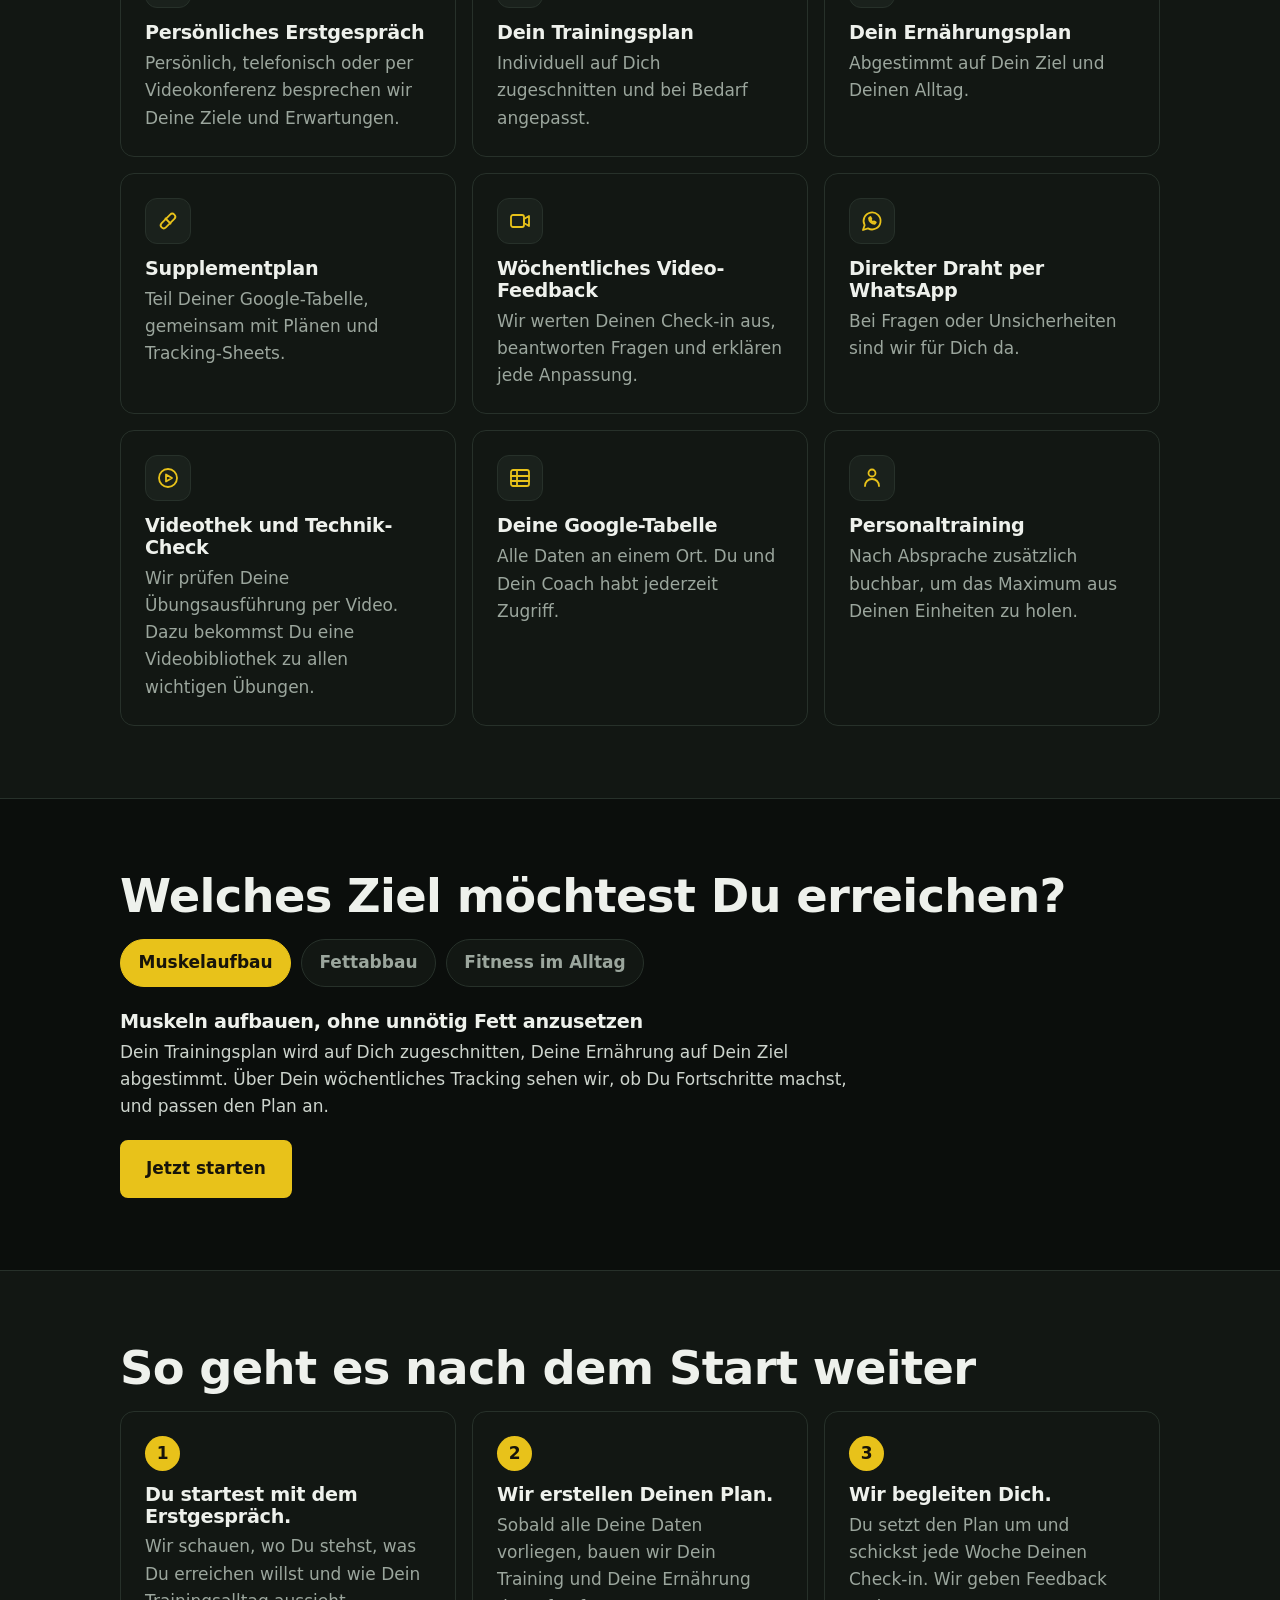
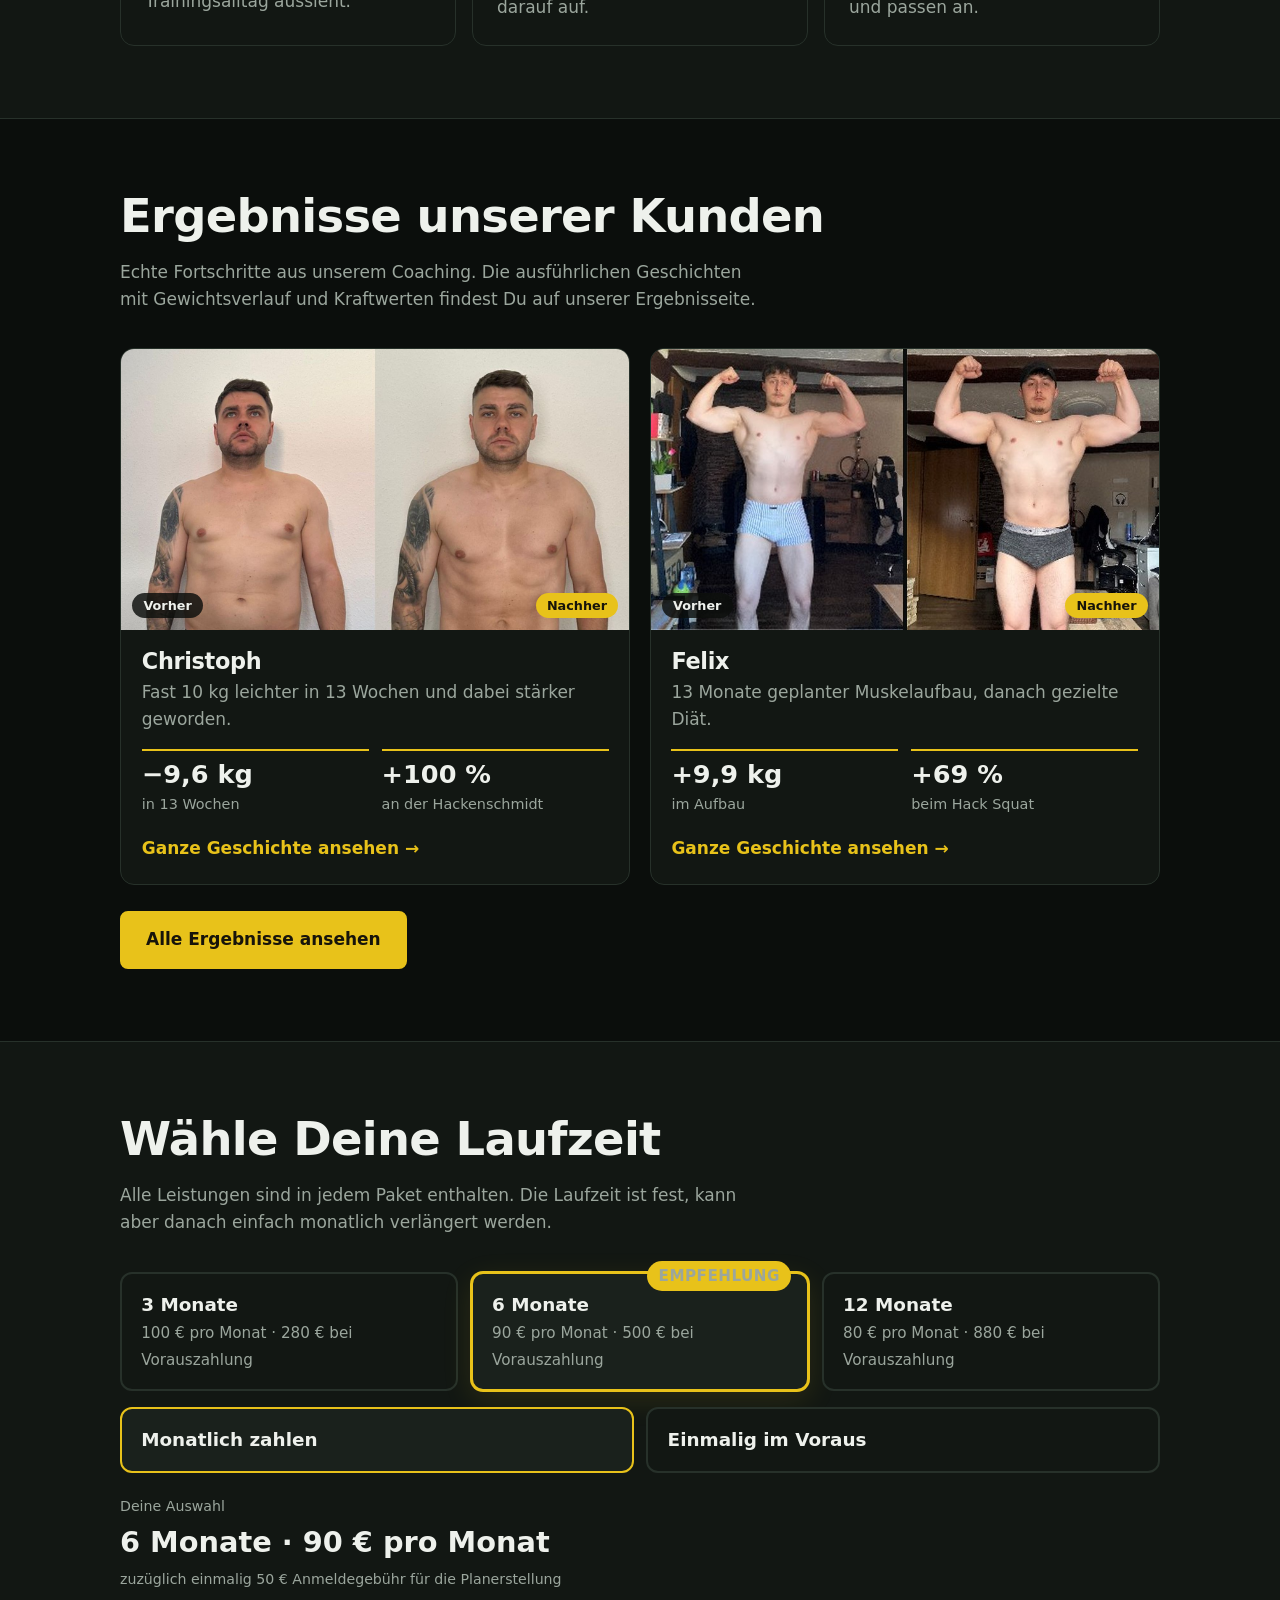
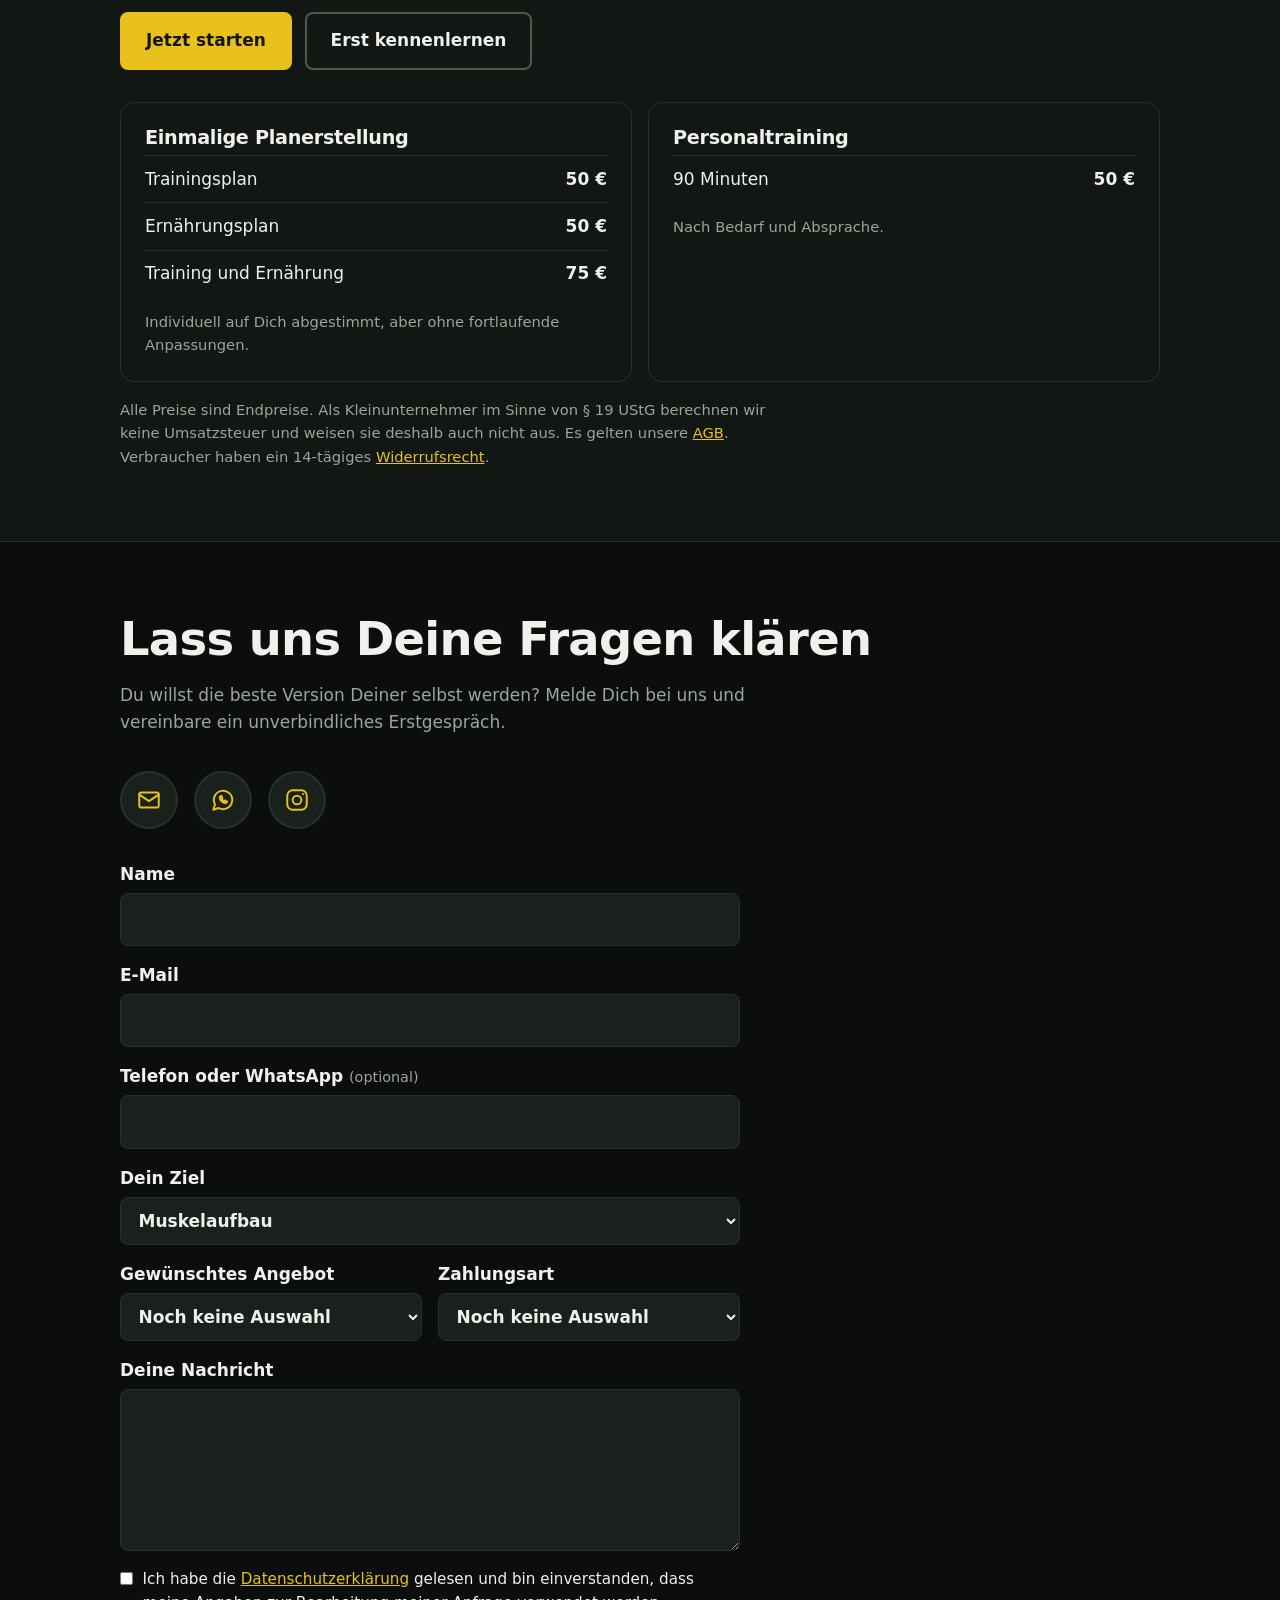
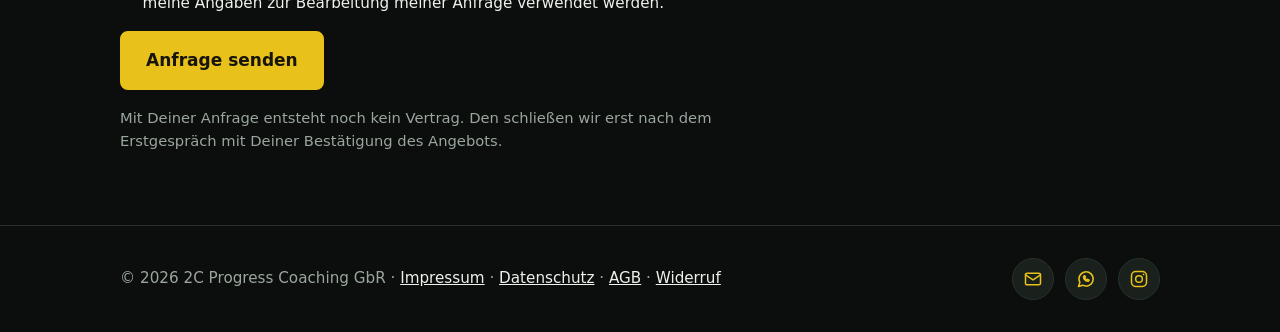
==== commit 1f265230: "Eigene Ergebnisseite mit Christoph und Felix, kompakte Übersicht auf der Startseite Co-Authored-By: " ====
--- a/index.html
+++ b/index.html
@@ -31,7 +31,7 @@
     <a class="brand" href="index.html"><img src="logo.jpg" alt="Logo 2C Progress Coaching" width="38" height="38"><span>2C Progress Coaching</span></a>
     <button type="button" class="menu-btn" id="menu-btn" aria-expanded="false" aria-controls="nav" aria-label="Menü öffnen"><svg viewBox="0 0 24 24" aria-hidden="true"><path d="M4 7h16M4 12h16M4 17h16"/></svg></button>
     <nav id="nav" aria-label="Hauptnavigation">
-      <a href="index.html#team">Über uns</a><a href="index.html#coaching">Coaching</a><a href="index.html#ergebnisse">Ergebnisse</a><a href="index.html#preise">Preise</a><a href="kalorienrechner.html">Kalorienrechner</a><a href="koffeinrechner.html">Koffeinrechner</a><a href="faq.html">FAQ</a>
+      <a href="index.html#team">Über uns</a><a href="index.html#coaching">Coaching</a><a href="ergebnisse.html">Ergebnisse</a><a href="index.html#preise">Preise</a><a href="kalorienrechner.html">Kalorienrechner</a><a href="koffeinrechner.html">Koffeinrechner</a><a href="faq.html">FAQ</a>
       <a class="btn" href="index.html#preise">Jetzt starten</a>
     </nav>
   </div>
@@ -126,93 +126,28 @@
 <section id="ergebnisse">
     <div class="wrap">
       <h2>Ergebnisse unserer Kunden</h2>
-      <p class="lead">Echte Fortschritte aus unserem Coaching.</p>
-      <div class="res-card">
-        <div class="res-media">
-        <div class="res-img" id="res-img">
-          <img class="on" src="images/kunde1-vorne.jpg" width="1400" height="1400" alt="Vorher-nachher-Vergleich von vorne: links vor dem Coaching, rechts danach, mit deutlich mehr Muskulatur und weniger Körperfett">
-          <img src="images/kunde1-seite.jpg" width="1400" height="1400" loading="lazy" alt="Vorher-nachher-Vergleich von der Seite: links vor dem Coaching, rechts danach">
-          <img src="images/kunde1-hinten.jpg" width="1400" height="1400" loading="lazy" alt="Vorher-nachher-Vergleich von hinten: links vor dem Coaching, rechts danach, mit breiterem Rücken">
-          <span class="tag a">Vorher</span><span class="tag b">Nachher</span>
-        </div>
-        <div class="tabs" role="group" aria-label="Ansicht wählen" id="res-tabs">
-          <button type="button" aria-pressed="true">Vorne</button>
-          <button type="button" aria-pressed="false">Seite</button>
-          <button type="button" aria-pressed="false">Hinten</button>
-        </div>
-        </div>
-        <div class="res-text">
-          <h3>Christoph: −10 kg in 13 Wochen Coaching</h3>
-          <p>Christoph kam im Februar auf uns zu und wollte etwas ändern. Sein Ziel: Fett abbauen, Muskulatur aufbauen, seinen Lebensstil verbessern und sein Mindset stärken.</p>
-          <p>Nach einer ausführlichen Analyse seines Stands bekam er von uns das volle Programm:</p>
-          <ul class="ticks">
-            <li>Trainings- und Ernährungsplan</li>
-            <li>Supplementplan</li>
-            <li>Personaltraining</li>
-            <li>Cardio- und Schrittvorgabe</li>
-            <li>Wöchentlicher Austausch</li>
-            <li>Regelmäßige Anpassungen im Ernährungsplan</li>
-          </ul>
-          <p>Christoph hat sich im gesamten Coaching-Zeitraum Tag für Tag an alles gehalten und voll abgeliefert. Das Ergebnis spricht für sich.</p>
-        </div>
-      </div>
-      <div class="res-card">
-        <div class="res-media">
-        <div class="res-img" id="res-img2">
-          <img class="on" src="images/kunde2-vorne.jpg" width="798" height="440" alt="Felix von vorne: links Mai 2025, rechts März 2026">
-          <img src="images/kunde2-seite.jpg" width="798" height="440" alt="Felix von der Seite: links Mai 2025, rechts März 2026">
-          <img src="images/kunde2-hinten.jpg" width="798" height="440" alt="Felix von hinten: links Mai 2025, rechts März 2026">
-          <span class="tag a">Mai 2025</span><span class="tag b">März 2026</span>
-        </div>
-        <div class="tabs" role="group" aria-label="Ansicht wählen" id="res-tabs2">
-          <button type="button" aria-pressed="true">Vorne</button>
-          <button type="button" aria-pressed="false">Seite</button>
-          <button type="button" aria-pressed="false">Hinten</button>
-        </div>
-        </div>
-        <div class="res-text fc-intro">
-          <h3>Felix: 13 Monate Muskelaufbau – <em>und es hat sich gelohnt</em></h3>
-          <p>Felix ist im Februar 2025 mit einem klaren Ziel gestartet: Muskeln, Muskeln, Muskeln. Statt planlos „dreckig“ zuzunehmen, haben wir mit ihm einen strukturierten Aufbau über 13 Monate geplant, gefolgt von einer gezielten Diät, um die neue Muskulatur sichtbar zu machen.</p>
-          <div class="stats">
-            <div><b>+9,9 kg</b><span>kontrolliert aufgebaut in 13 Monaten</span></div>
-            <div><b>−6,6 kg</b><span>in 8 Wochen Diät wieder runter</span></div>
-            <div><b>+69 %</b><span>mehr Gewicht beim Hack Squat (10 Wdh.)</span></div>
-            <div><b>58 von 66</b><span>Wochen lückenlos getrackt</span></div>
+      <p class="lead">Echte Fortschritte aus unserem Coaching. Die ausführlichen Geschichten mit Gewichtsverlauf und Kraftwerten findest Du auf unserer Ergebnisseite.</p>
+      <div class="teasers">
+        <a class="teaser" href="ergebnisse.html#christoph">
+          <div class="teaser-img"><img src="images/kunde1-vorne.jpg" style="object-position:center 8%" loading="lazy" width="798" height="440" alt="Christoph von vorne: links vor dem Coaching, rechts nach 13 Wochen"><span class="tag a">Vorher</span><span class="tag b">Nachher</span></div>
+          <div class="teaser-body">
+            <h3>Christoph</h3>
+            <p>Fast 10 kg leichter in 13 Wochen und dabei stärker geworden.</p>
+            <ul class="mini"><li><b>−9,6 kg</b><span>in 13 Wochen</span></li><li><b>+100 %</b><span>an der Hackenschmidt</span></li></ul>
+            <span class="more">Ganze Geschichte ansehen <span aria-hidden="true">→</span></span>
           </div>
-        </div>
-        <div class="res-text fc">
-          <div class="fc-chart">
-            <svg viewBox="0 0 720 300" role="img" aria-labelledby="fc-title fc-desc" id="fc-svg"><title id="fc-title">Körpergewicht von Felix, Wochendurchschnitt</title><desc id="fc-desc">Von 79,7 kg im Februar 2025 auf 89,6 kg im März 2026 im Aufbau, danach Diät bis 82,7 kg Ende Mai 2026.</desc><rect class="fc-cut" x="635.0" y="16" width="73.0" height="250"/><text class="fc-p" x="339.5" y="32" text-anchor="middle">AUFBAU · 13 Monate</text><text class="fc-p" x="671.5" y="256" text-anchor="middle">DIÄT</text><line class="fc-grid" x1="44" x2="708" y1="248.1" y2="248.1"/><text class="fc-t" x="36" y="252.1" text-anchor="end">78</text><line class="fc-grid" x1="44" x2="708" y1="176.7" y2="176.7"/><text class="fc-t" x="36" y="180.7" text-anchor="end">82</text><line class="fc-grid" x1="44" x2="708" y1="105.3" y2="105.3"/><text class="fc-t" x="36" y="109.3" text-anchor="end">86</text><line class="fc-grid" x1="44" x2="708" y1="33.9" y2="33.9"/><text class="fc-t" x="36" y="37.9" text-anchor="end">90</text><text class="fc-t" x="51.3" y="290" text-anchor="middle">Mär 25</text><text class="fc-t" x="229.3" y="290" text-anchor="middle">Jul 25</text><text class="fc-t" x="408.8" y="290" text-anchor="middle">Nov 25</text><text class="fc-t" x="584.0" y="290" text-anchor="middle">Mär 26</text><polygon class="fc-area" points="44.0,266.0 44.0,217.2 54.2,206.5 64.4,211.4 84.9,216.2 95.1,219.9 105.3,244.9 115.5,213.1 125.7,175.8 135.9,191.2 146.2,186.9 156.4,199.0 166.6,208.3 176.8,194.2 187.0,171.2 197.2,163.0 207.4,158.3 217.7,175.5 227.9,186.2 238.1,183.3 248.3,166.5 258.5,190.1 268.7,170.3 289.2,143.5 299.4,134.0 309.6,129.0 319.8,125.6 330.0,120.1 340.2,114.0 350.5,117.3 360.7,119.6 381.1,112.4 401.5,123.0 411.8,118.3 422.0,110.1 442.4,111.4 462.8,116.0 473.0,98.9 483.3,88.5 493.5,72.4 503.7,84.0 513.9,94.6 524.1,97.4 534.3,89.9 544.6,83.3 565.0,86.4 575.2,76.2 585.4,61.9 595.6,56.4 605.8,40.3 616.1,50.5 626.3,45.8 636.5,56.9 646.7,64.8 656.9,86.2 667.1,69.8 677.4,82.6 687.6,107.1 708.0,164.2 708.0,266.0"/><polyline class="fc-line" points="44.0,217.2 54.2,206.5 64.4,211.4 84.9,216.2 95.1,219.9 105.3,244.9 115.5,213.1 125.7,175.8 135.9,191.2 146.2,186.9 156.4,199.0 166.6,208.3 176.8,194.2 187.0,171.2 197.2,163.0 207.4,158.3 217.7,175.5 227.9,186.2 238.1,183.3 248.3,166.5 258.5,190.1 268.7,170.3 289.2,143.5 299.4,134.0 309.6,129.0 319.8,125.6 330.0,120.1 340.2,114.0 350.5,117.3 360.7,119.6 381.1,112.4 401.5,123.0 411.8,118.3 422.0,110.1 442.4,111.4 462.8,116.0 473.0,98.9 483.3,88.5 493.5,72.4 503.7,84.0 513.9,94.6 524.1,97.4 534.3,89.9 544.6,83.3 565.0,86.4 575.2,76.2 585.4,61.9 595.6,56.4 605.8,40.3 616.1,50.5 626.3,45.8 636.5,56.9 646.7,64.8 656.9,86.2 667.1,69.8 677.4,82.6 687.6,107.1 708.0,164.2"/><circle class="fc-dot" cx="44.0" cy="217.2" r="5"/><circle class="fc-dot" cx="605.8" cy="40.3" r="5"/><circle class="fc-dot" cx="708.0" cy="164.2" r="5"/><text class="fc-l" x="52.0" y="239.2">79,7 kg</text><text class="fc-l" x="605.8" y="30.3" text-anchor="middle">89,6 kg</text><text class="fc-l" x="700.0" y="186.2" text-anchor="end">82,7 kg</text><line class="fc-x" id="fc-x" x1="0" x2="0" y1="16" y2="266" hidden/><circle class="fc-hov" id="fc-hov" r="6" hidden/><rect id="fc-hit" x="44" y="16" width="664" height="250" fill="transparent"/></svg>
-            <div id="fc-tip" hidden></div>
+        </a>
+        <a class="teaser" href="ergebnisse.html#felix">
+          <div class="teaser-img"><img src="images/kunde2-vorne.jpg" style="object-position:center" loading="lazy" width="798" height="440" alt="Felix von vorne: links Mai 2025, rechts März 2026"><span class="tag a">Vorher</span><span class="tag b">Nachher</span></div>
+          <div class="teaser-body">
+            <h3>Felix</h3>
+            <p>13 Monate geplanter Muskelaufbau, danach gezielte Diät.</p>
+            <ul class="mini"><li><b>+9,9 kg</b><span>im Aufbau</span></li><li><b>+69 %</b><span>beim Hack Squat</span></li></ul>
+            <span class="more">Ganze Geschichte ansehen <span aria-hidden="true">→</span></span>
           </div>
-          <p class="note">Körpergewicht als Wochendurchschnitt aus Felix' täglichem Check-in. Wochen ohne Eintrag sind ausgelassen.</p>
-          <div class="fc-cols">
-            <div>
-              <h3>Deutlich stärker in allen Grundübungen</h3>
-              <div class="tbl"><table>
-                <thead><tr><th>Übung</th><th>Start</th><th>Später</th><th>Plus</th></tr></thead>
-                <tbody>
-                  <tr><td>Hack Squat</td><td>80 kg <span class="rep">× 10</span></td><td>135 kg <span class="rep">× 10</span></td><td>+69 %</td></tr>
-                  <tr><td>Schulter&shy;drücken Multi&shy;presse</td><td>55 kg <span class="rep">× 8</span></td><td>80 kg <span class="rep">× 8</span></td><td>+45 %</td></tr>
-                  <tr><td>T-Bar Rudern</td><td>70 kg <span class="rep">× 8</span></td><td>85 kg <span class="rep">× 9</span></td><td>+21 %</td></tr>
-                  <tr><td>Schräg&shy;bank&shy;drücken Nautilus</td><td>110 kg <span class="rep">× 10</span></td><td>120 kg <span class="rep">× 10</span></td><td>+9 %</td></tr>
-                </tbody>
-              </table></div>
-            </div>
-            <div>
-              <h3>So sind wir vorgegangen</h3>
-              <ul class="ticks">
-                <li>Individueller Ernährungsplan mit Trainings- und Ruhetagen</li>
-                <li>Trainingsplan in Mesozyklen, regelmäßig weiterentwickelt</li>
-                <li>Wöchentlicher Check-in mit Gewicht, Schlaf, Stress und Training</li>
-                <li>Jahresplanung: Aufbau, Mini-Cut, Reverse-Diät</li>
-                <li>Supplementplan und Schrittvorgabe</li>
-              </ul>
-            </div>
-          </div>
-          <p>Ergebnis: Felix ist heute rund 3 kg schwerer als zum Start und dabei in allen Übungen massiv stärker. Das ist Muskelaufbau, wie er sein soll: geplant, gemessen und Woche für Woche angepasst.</p>
-        </div>
-      </div>
+        </a>
+      </div>
+      <div class="btns res-more"><a class="btn" href="ergebnisse.html">Alle Ergebnisse ansehen</a></div>
     </div>
   </section>
 <section id="preise" class="alt">
--- a/style.css
+++ b/style.css
@@ -273,7 +273,7 @@
 .fc{grid-column:1/-1}
 .res-card>*,.fc-cols>*{min-width:0}
 .fc .tbl table{min-width:0}
-@media(max-width:600px){.fc .tbl th,.fc .tbl td{padding:.55rem .35rem;font-size:.86rem}.fc .tbl td{white-space:normal}.fc .tbl td:last-child{white-space:nowrap}.fc .rep{display:inline-block;white-space:nowrap}}
+@media(max-width:600px){.fc .tbl th,.fc .tbl td{padding:.55rem .35rem;font-size:.86rem}.fc .tbl td{white-space:normal}.fc .tbl td:last-child{white-space:nowrap}.fc .rep{display:block;white-space:nowrap;color:var(--mute)}}
 @media(max-width:380px){.fc .tbl th,.fc .tbl td{padding:.5rem .22rem;font-size:.8rem}}
 .res-img img{max-width:100%}
 .fc-intro .stats{grid-template-columns:1fr 1fr;margin:1.2rem 0 0}
@@ -298,3 +298,37 @@
 @media(max-width:600px){.fc-t{font-size:22px}.fc-l{font-size:24px}.fc-p{font-size:19px}}
 
 .h1{font-size:clamp(1.9rem,5vw,2.9rem);font-weight:800;margin-bottom:1rem;line-height:1.12;letter-spacing:-.015em}
+
+/* Ergebnisse: Übersicht auf der Startseite */
+.teasers{display:grid;gap:1.2rem}
+@media(min-width:820px){.teasers{grid-template-columns:1fr 1fr}}
+.teaser{display:flex;flex-direction:column;background:var(--s1);border:1px solid var(--line);border-radius:14px;overflow:hidden;text-decoration:none;color:inherit;transition:border-color .2s,transform .2s}
+.teaser:hover{border-color:var(--ac);transform:translateY(-3px)}
+.teaser-img{position:relative;aspect-ratio:798/440;line-height:0}
+.teaser-img{overflow:hidden}
+.teaser-img img{position:absolute;inset:0;width:100%;height:100%;object-fit:cover;display:block}
+.teaser-img .tag{position:absolute;bottom:.7rem;padding:.2rem .7rem;border-radius:999px;background:rgba(11,14,12,.82);font-size:.8rem;font-weight:700;line-height:1.5}
+.teaser-img .tag.a{left:.7rem}
+.teaser-img .tag.b{right:.7rem;background:var(--ac);color:var(--ink)}
+.teaser-body{padding:1.2rem 1.3rem 1.4rem;display:flex;flex-direction:column;flex:1}
+.teaser-body h3{font-size:1.4rem;margin-bottom:.3rem}
+.teaser-body p{color:var(--mute);margin-bottom:1rem}
+.mini{list-style:none;display:grid;grid-template-columns:1fr 1fr;gap:.8rem;margin-bottom:1.1rem}
+.mini li{border-top:2px solid var(--ac);padding-top:.5rem}
+.mini b{display:block;font-size:1.6rem;font-weight:800;line-height:1.2}
+.mini span{color:var(--mute);font-size:.9rem}
+.teaser .more{margin-top:auto;font-weight:700;color:var(--ac)}
+.res-more{margin-top:1.6rem}
+@media(prefers-reduced-motion:reduce){.teaser{transition:none}.teaser:hover{transform:none}}
+
+/* Ergebnisse: Unterseite */
+.jump{display:flex;flex-wrap:wrap;gap:.6rem;margin-top:-.8rem}
+.jump a{padding:.5rem 1rem;border-radius:999px;border:1px solid var(--line);background:var(--s1);text-decoration:none;font-weight:600;color:var(--mute)}
+.jump a:hover{color:var(--tx);border-color:var(--ac)}
+.results .res-card{scroll-margin-top:84px}
+.fc-tip{position:absolute;pointer-events:none;background:var(--bg);border:1px solid var(--line);border-radius:8px;padding:.35rem .6rem;font-size:.85rem;line-height:1.35;white-space:nowrap;transform:translate(-50%,-115%)}
+.fc-tip b{display:block}
+.res-cta{margin-top:2rem;text-align:center;display:grid;justify-items:center;gap:.4rem;padding:2rem 1.5rem}
+.res-cta h2{font-size:clamp(1.6rem,4vw,2.2rem);margin-bottom:0}
+.res-cta p{color:var(--mute);margin-bottom:.8rem}
+.res-cta .btns{justify-content:center}
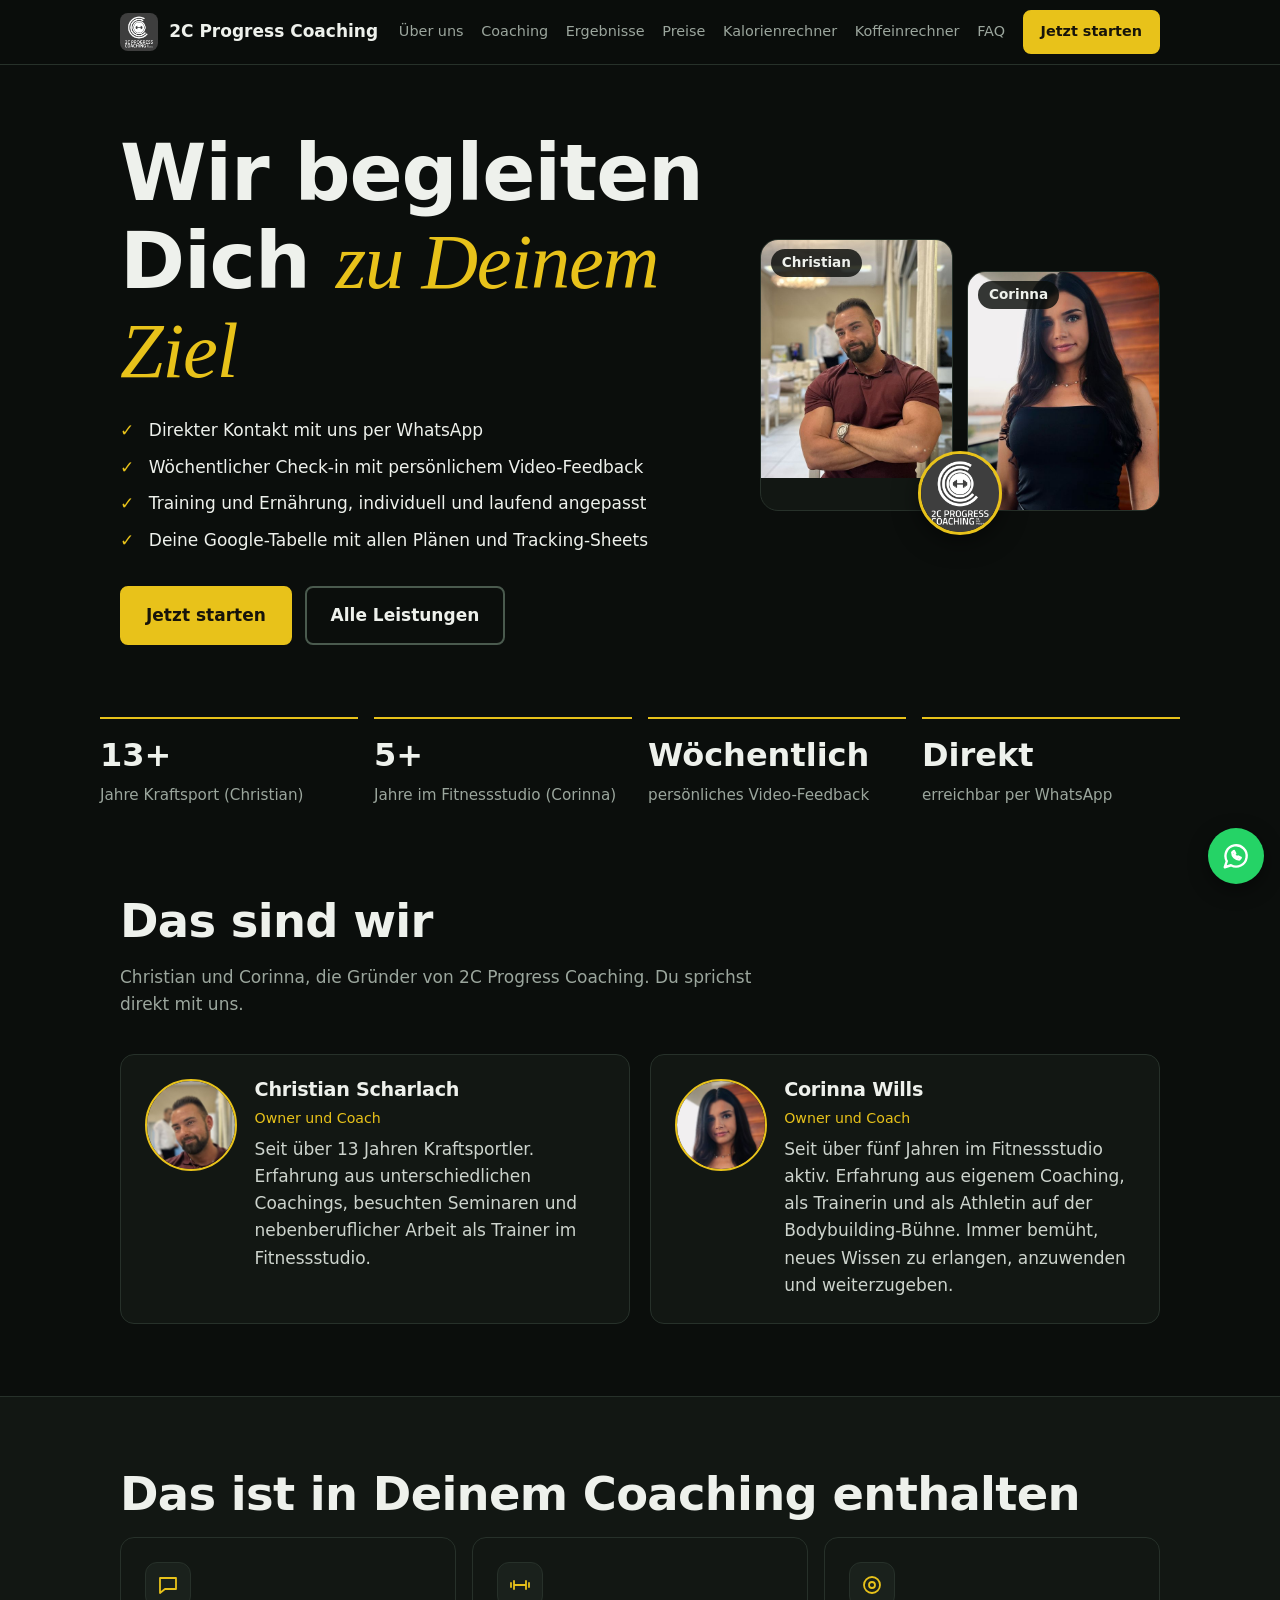
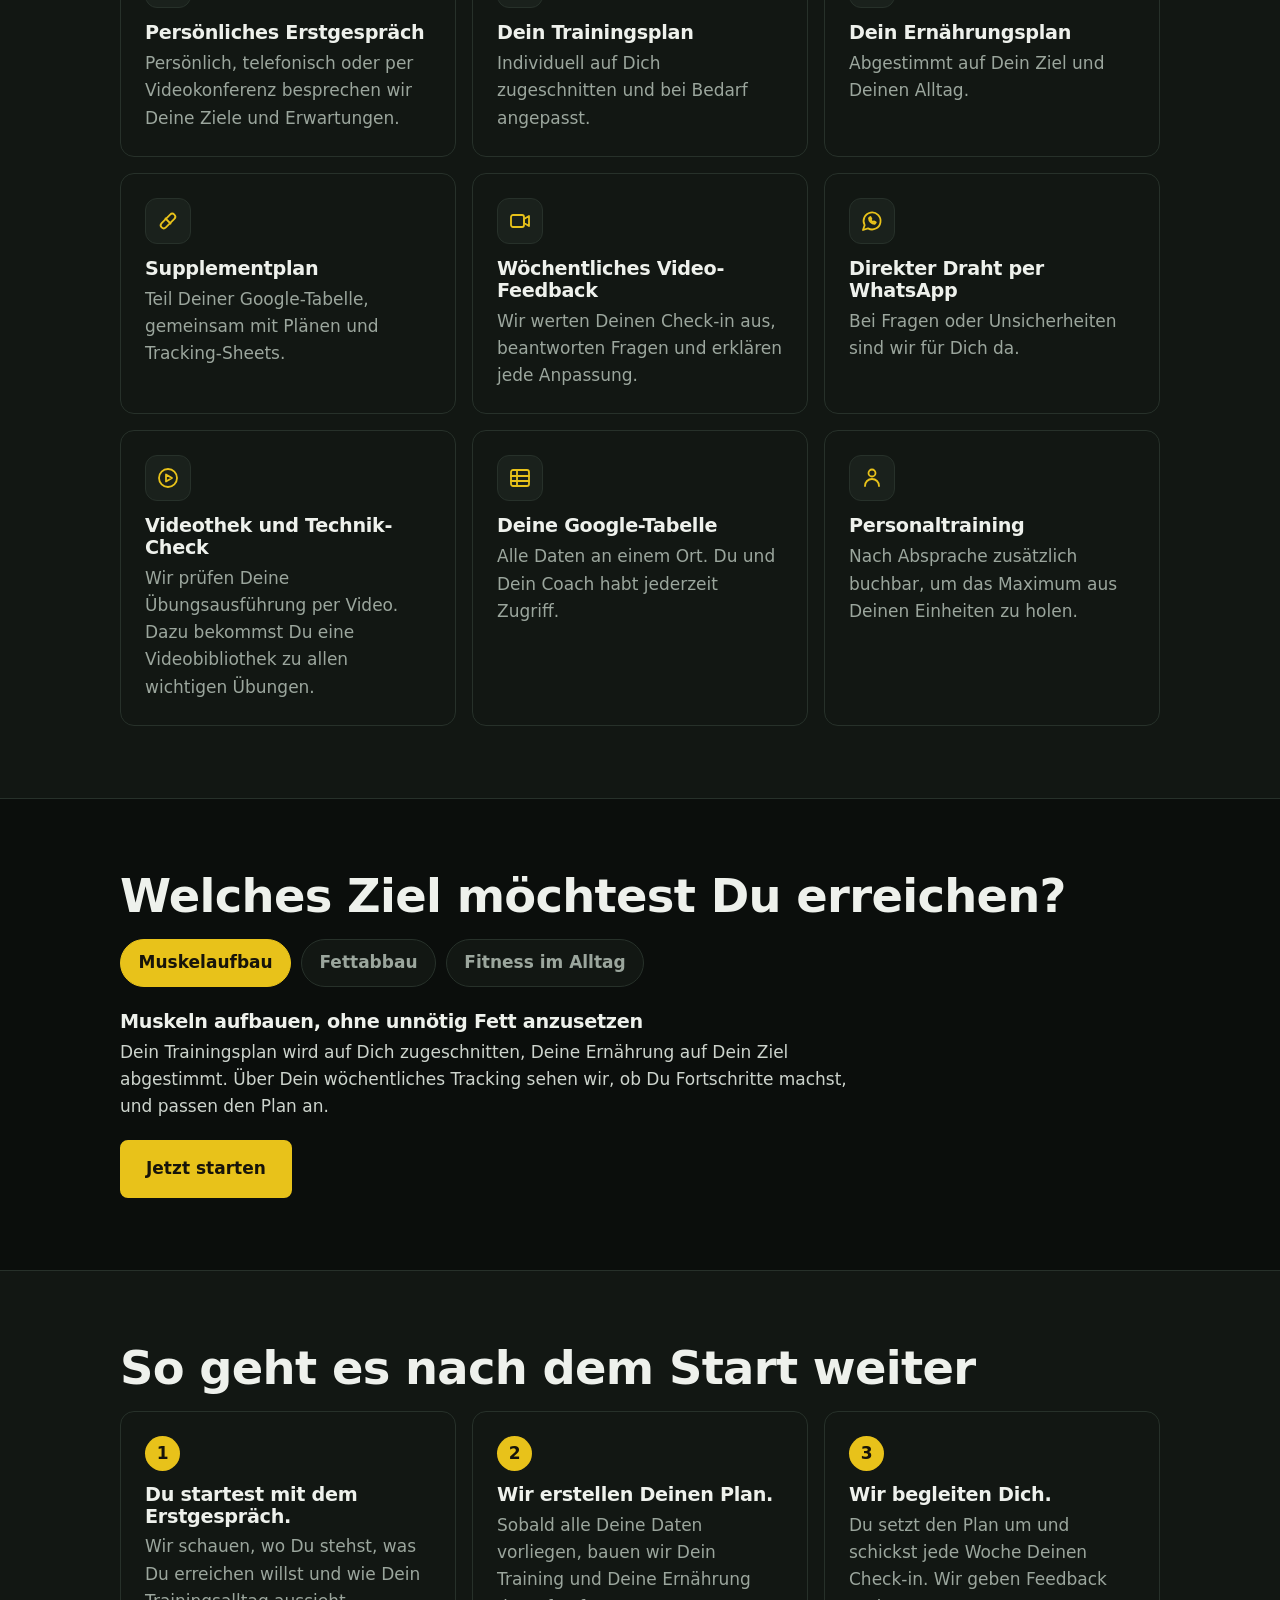
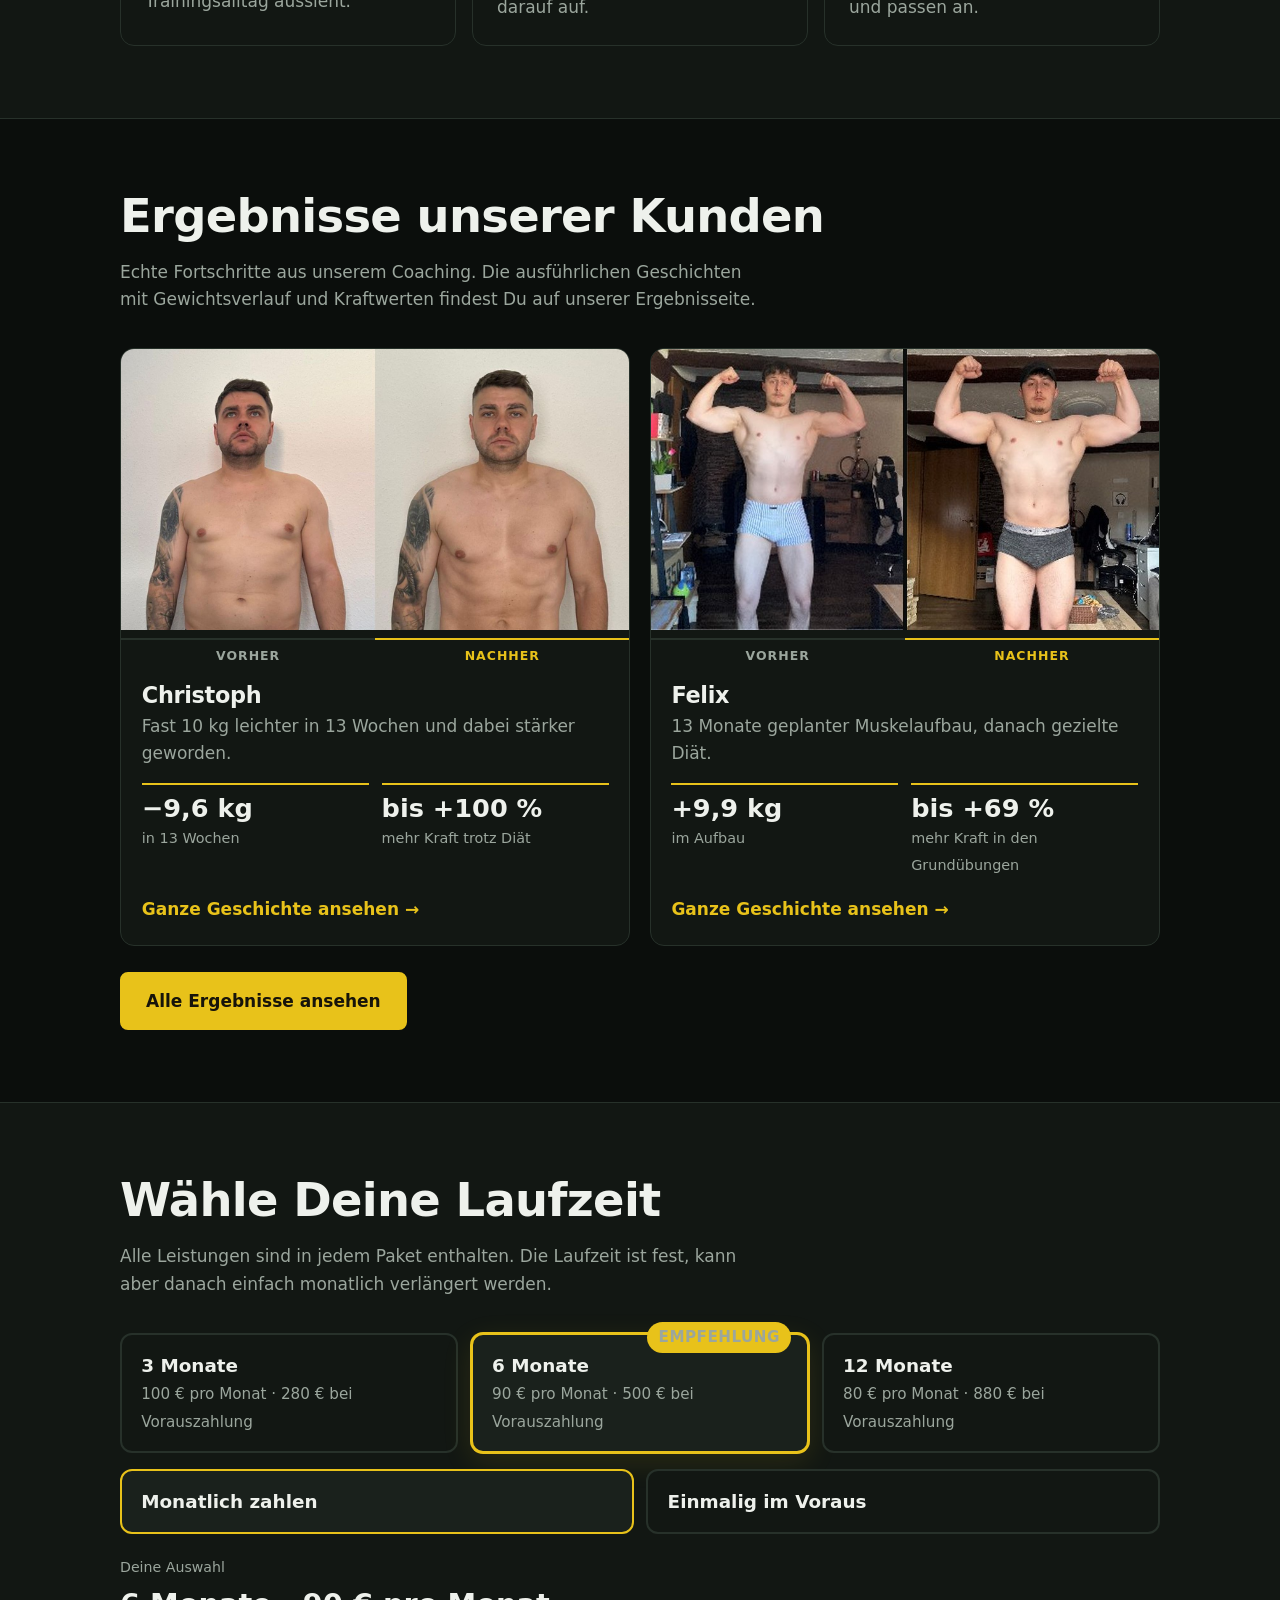
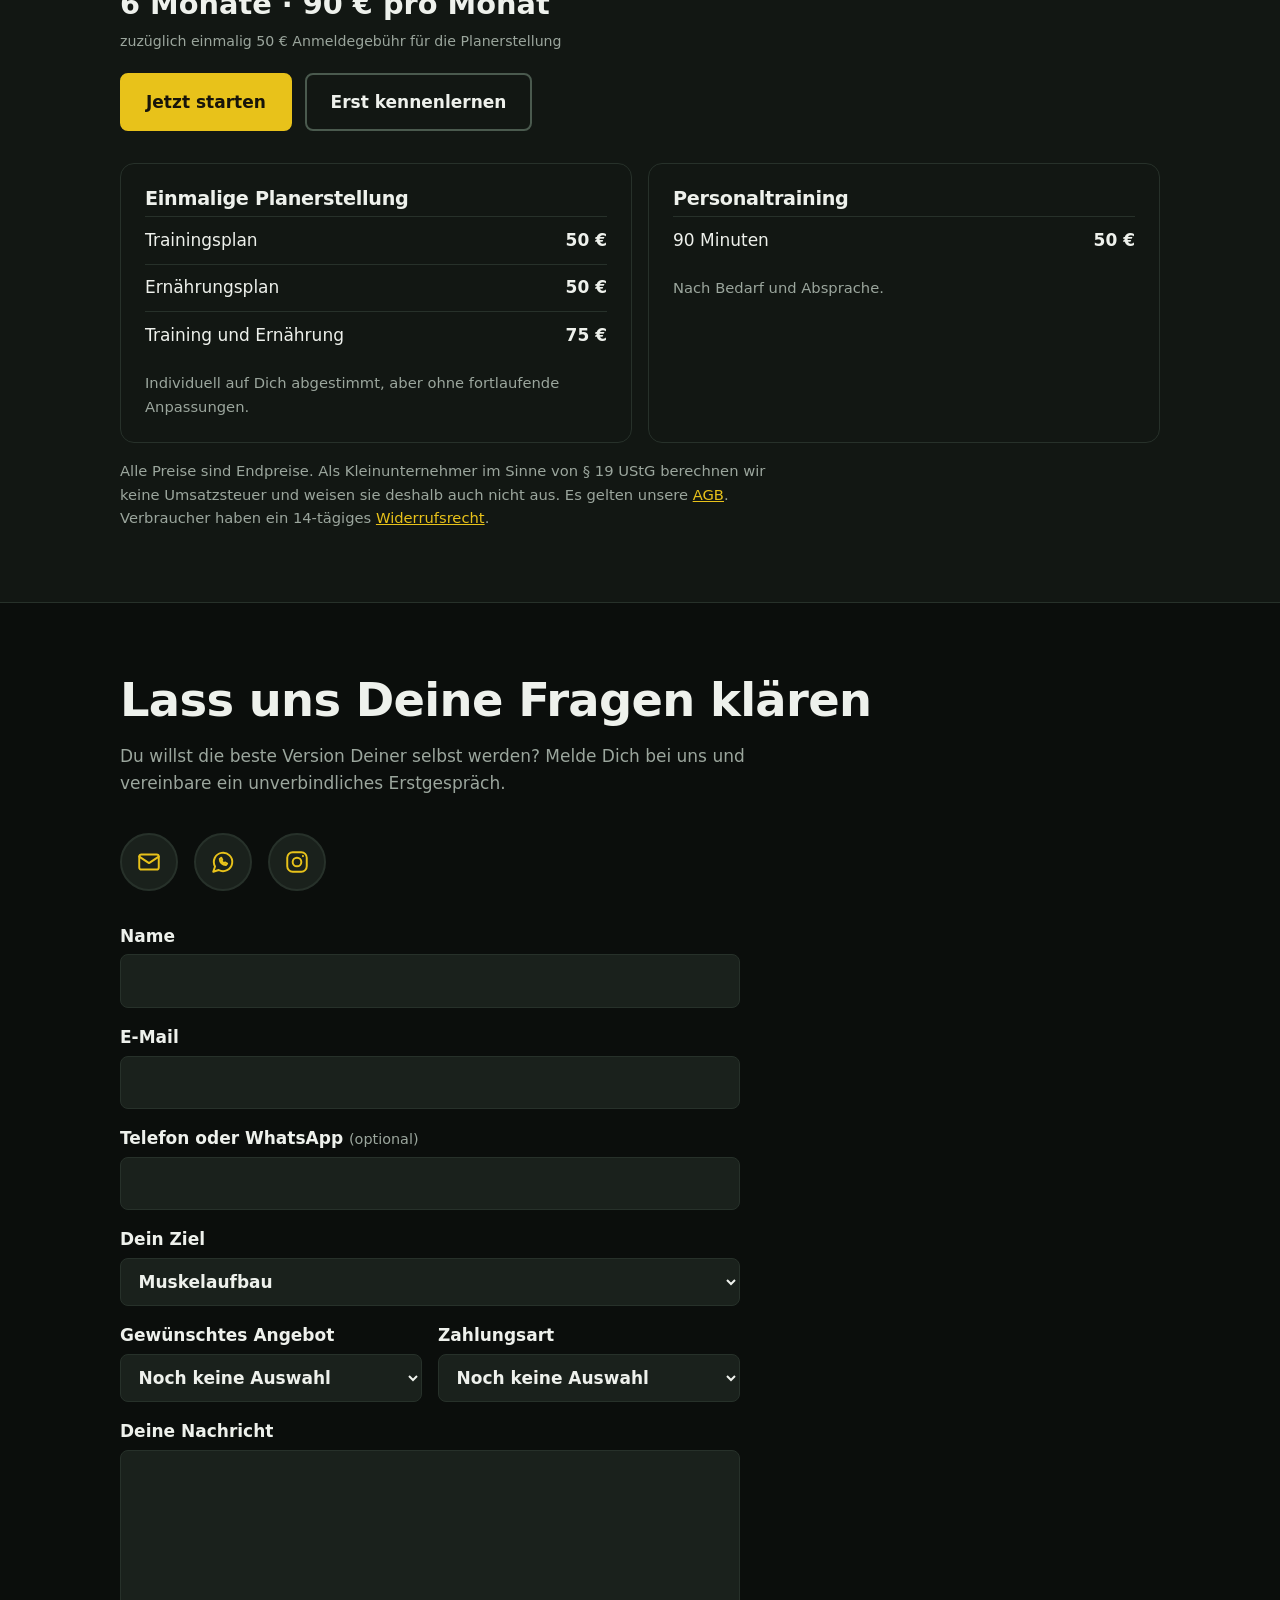
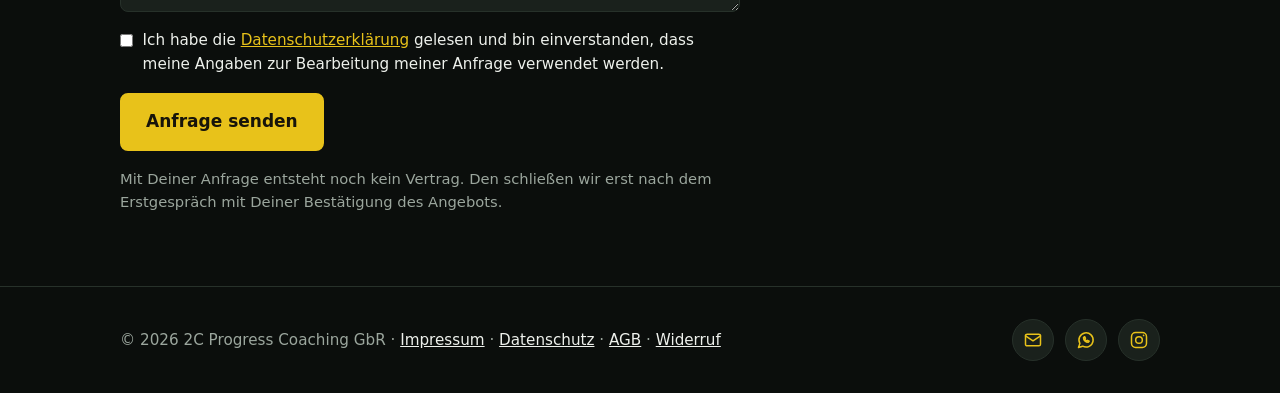
==== commit d9833791: "Vorher/Nachher-Beschriftung unter die Bilder, allgemeinere Kraftwerte auf der Startseite Co-Authored" ====
--- a/index.html
+++ b/index.html
@@ -129,20 +129,22 @@
       <p class="lead">Echte Fortschritte aus unserem Coaching. Die ausführlichen Geschichten mit Gewichtsverlauf und Kraftwerten findest Du auf unserer Ergebnisseite.</p>
       <div class="teasers">
         <a class="teaser" href="ergebnisse.html#christoph">
-          <div class="teaser-img"><img src="images/kunde1-vorne.jpg" style="object-position:center 8%" loading="lazy" width="798" height="440" alt="Christoph von vorne: links vor dem Coaching, rechts nach 13 Wochen"><span class="tag a">Vorher</span><span class="tag b">Nachher</span></div>
+          <div class="teaser-img"><img src="images/kunde1-vorne.jpg" style="object-position:center 8%" loading="lazy" width="798" height="440" alt="Christoph von vorne: links vor dem Coaching, rechts nach 13 Wochen"></div>
+          <div class="ba"><span>Vorher</span><span>Nachher</span></div>
           <div class="teaser-body">
             <h3>Christoph</h3>
             <p>Fast 10 kg leichter in 13 Wochen und dabei stärker geworden.</p>
-            <ul class="mini"><li><b>−9,6 kg</b><span>in 13 Wochen</span></li><li><b>+100 %</b><span>an der Hackenschmidt</span></li></ul>
+            <ul class="mini"><li><b>−9,6 kg</b><span>in 13 Wochen</span></li><li><b>bis +100 %</b><span>mehr Kraft trotz Diät</span></li></ul>
             <span class="more">Ganze Geschichte ansehen <span aria-hidden="true">→</span></span>
           </div>
         </a>
         <a class="teaser" href="ergebnisse.html#felix">
-          <div class="teaser-img"><img src="images/kunde2-vorne.jpg" style="object-position:center" loading="lazy" width="798" height="440" alt="Felix von vorne: links Mai 2025, rechts März 2026"><span class="tag a">Vorher</span><span class="tag b">Nachher</span></div>
+          <div class="teaser-img"><img src="images/kunde2-vorne.jpg" style="object-position:center" loading="lazy" width="798" height="440" alt="Felix von vorne: links Mai 2025, rechts März 2026"></div>
+          <div class="ba"><span>Vorher</span><span>Nachher</span></div>
           <div class="teaser-body">
             <h3>Felix</h3>
             <p>13 Monate geplanter Muskelaufbau, danach gezielte Diät.</p>
-            <ul class="mini"><li><b>+9,9 kg</b><span>im Aufbau</span></li><li><b>+69 %</b><span>beim Hack Squat</span></li></ul>
+            <ul class="mini"><li><b>+9,9 kg</b><span>im Aufbau</span></li><li><b>bis +69 %</b><span>mehr Kraft in den Grundübungen</span></li></ul>
             <span class="more">Ganze Geschichte ansehen <span aria-hidden="true">→</span></span>
           </div>
         </a>
--- a/style.css
+++ b/style.css
@@ -332,3 +332,9 @@
 .res-cta h2{font-size:clamp(1.6rem,4vw,2.2rem);margin-bottom:0}
 .res-cta p{color:var(--mute);margin-bottom:.8rem}
 .res-cta .btns{justify-content:center}
+
+/* Vorher/Nachher-Beschriftung unter dem Bild statt im Bild */
+.ba{display:grid;grid-template-columns:1fr 1fr;gap:6px;margin-top:.55rem;font-size:.78rem;font-weight:700;letter-spacing:.08em;text-transform:uppercase;text-align:center;line-height:1.3}
+.ba span{color:var(--mute);padding-top:.45rem;border-top:2px solid var(--line)}
+.ba span+span{color:var(--ac);border-top-color:var(--ac)}
+.teaser .ba{margin:0;padding:.55rem 0 0;gap:0}
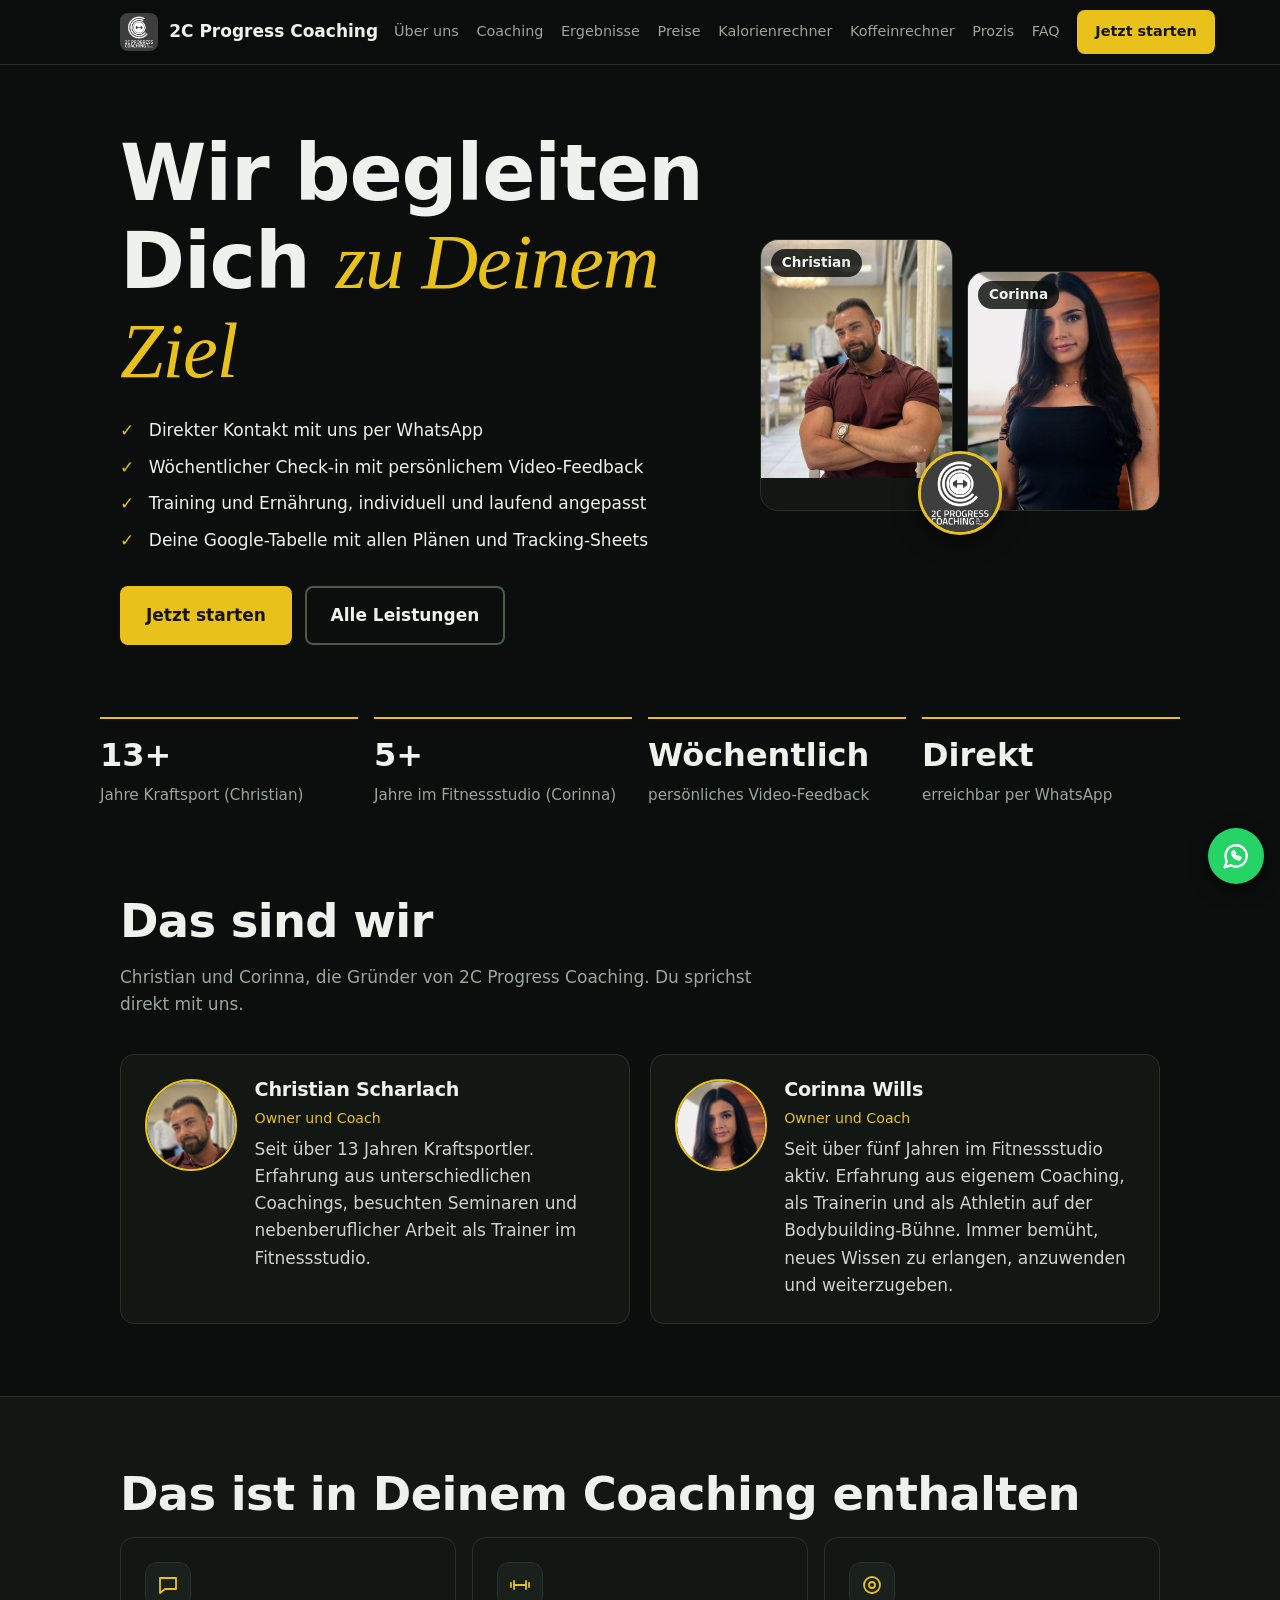
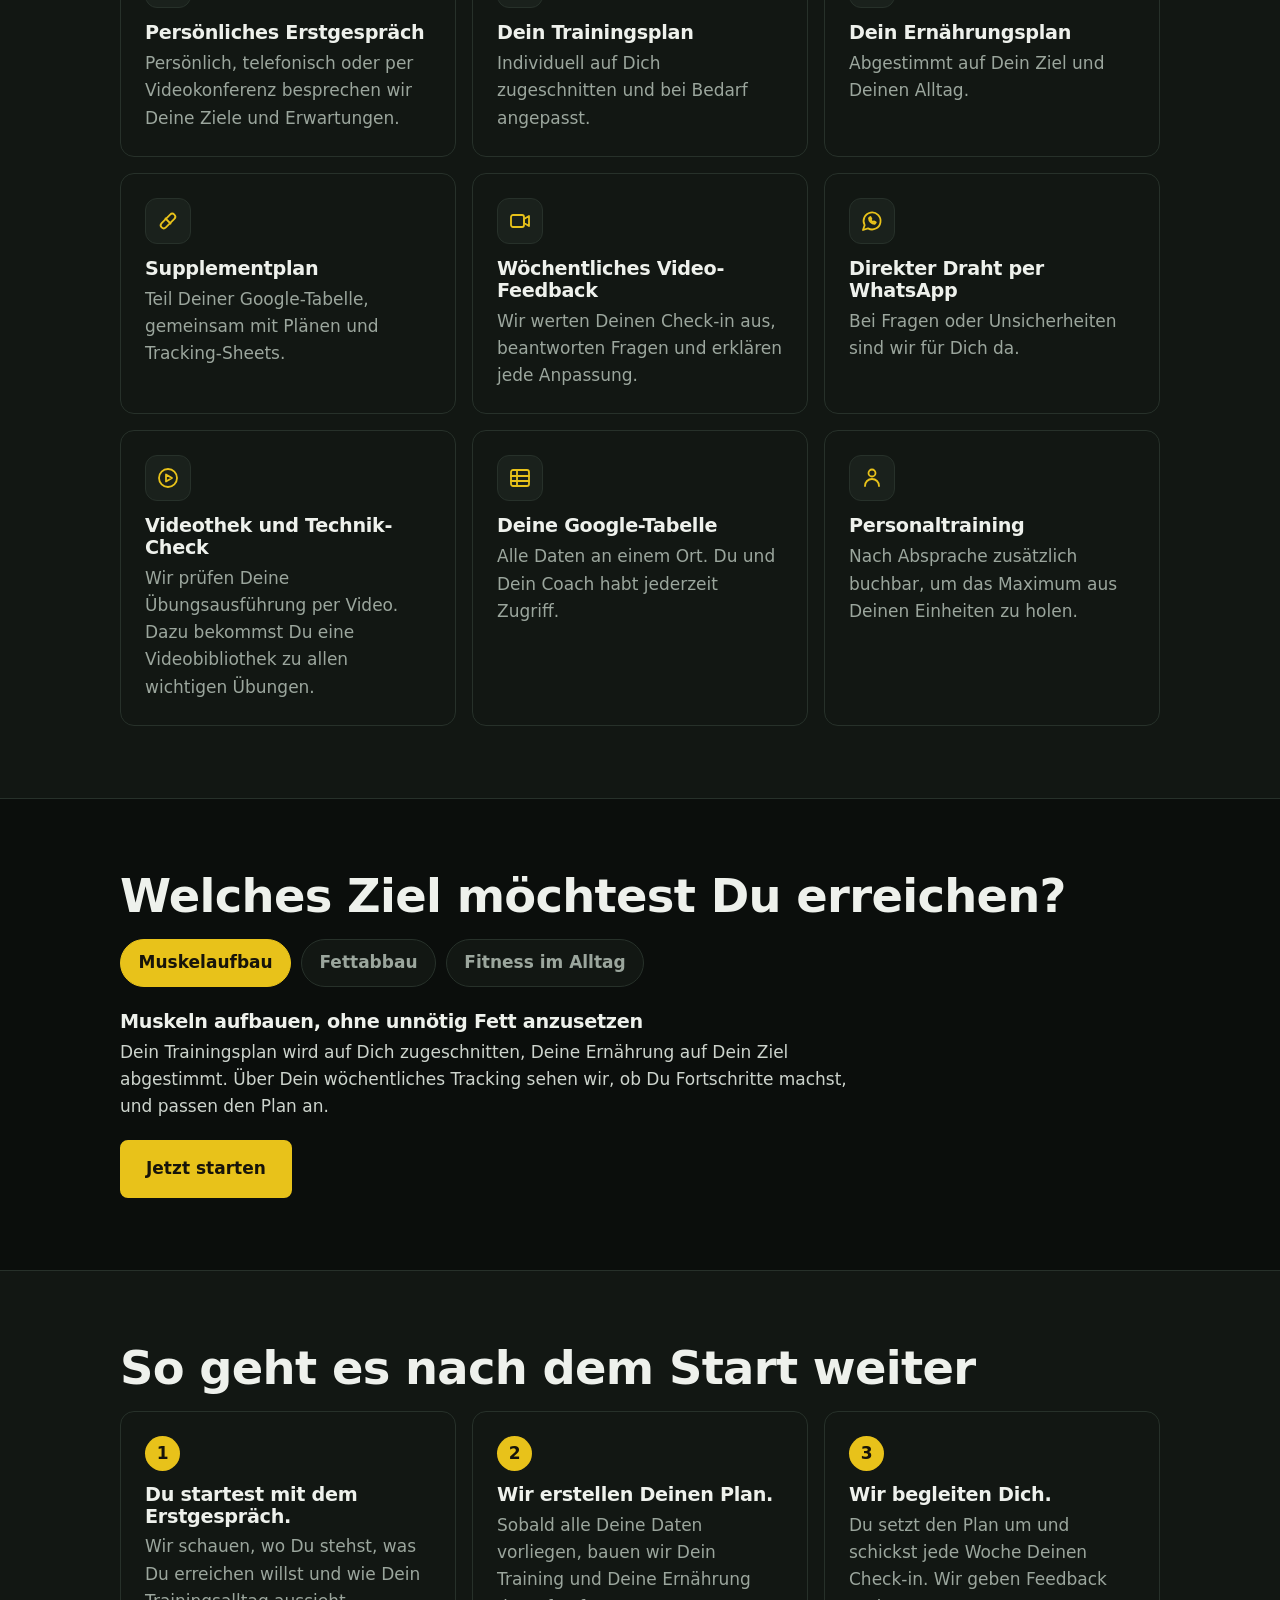
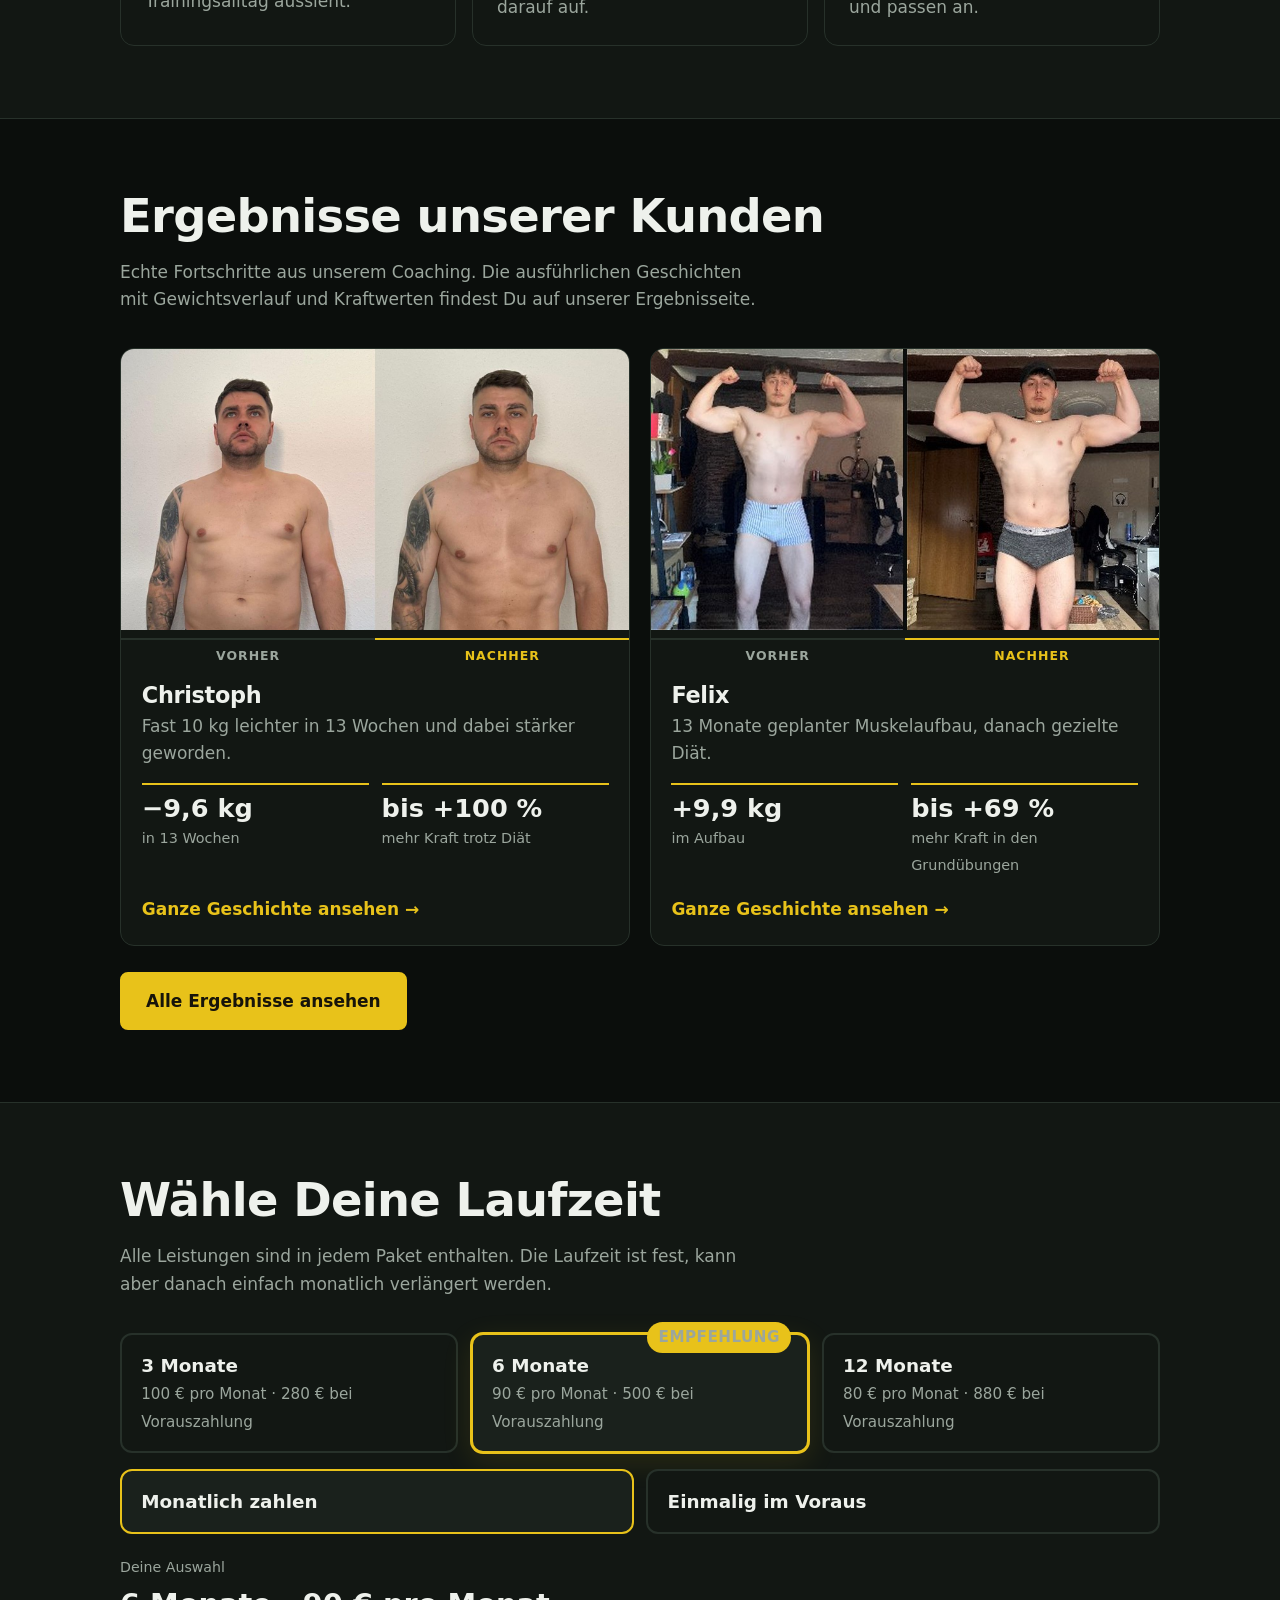
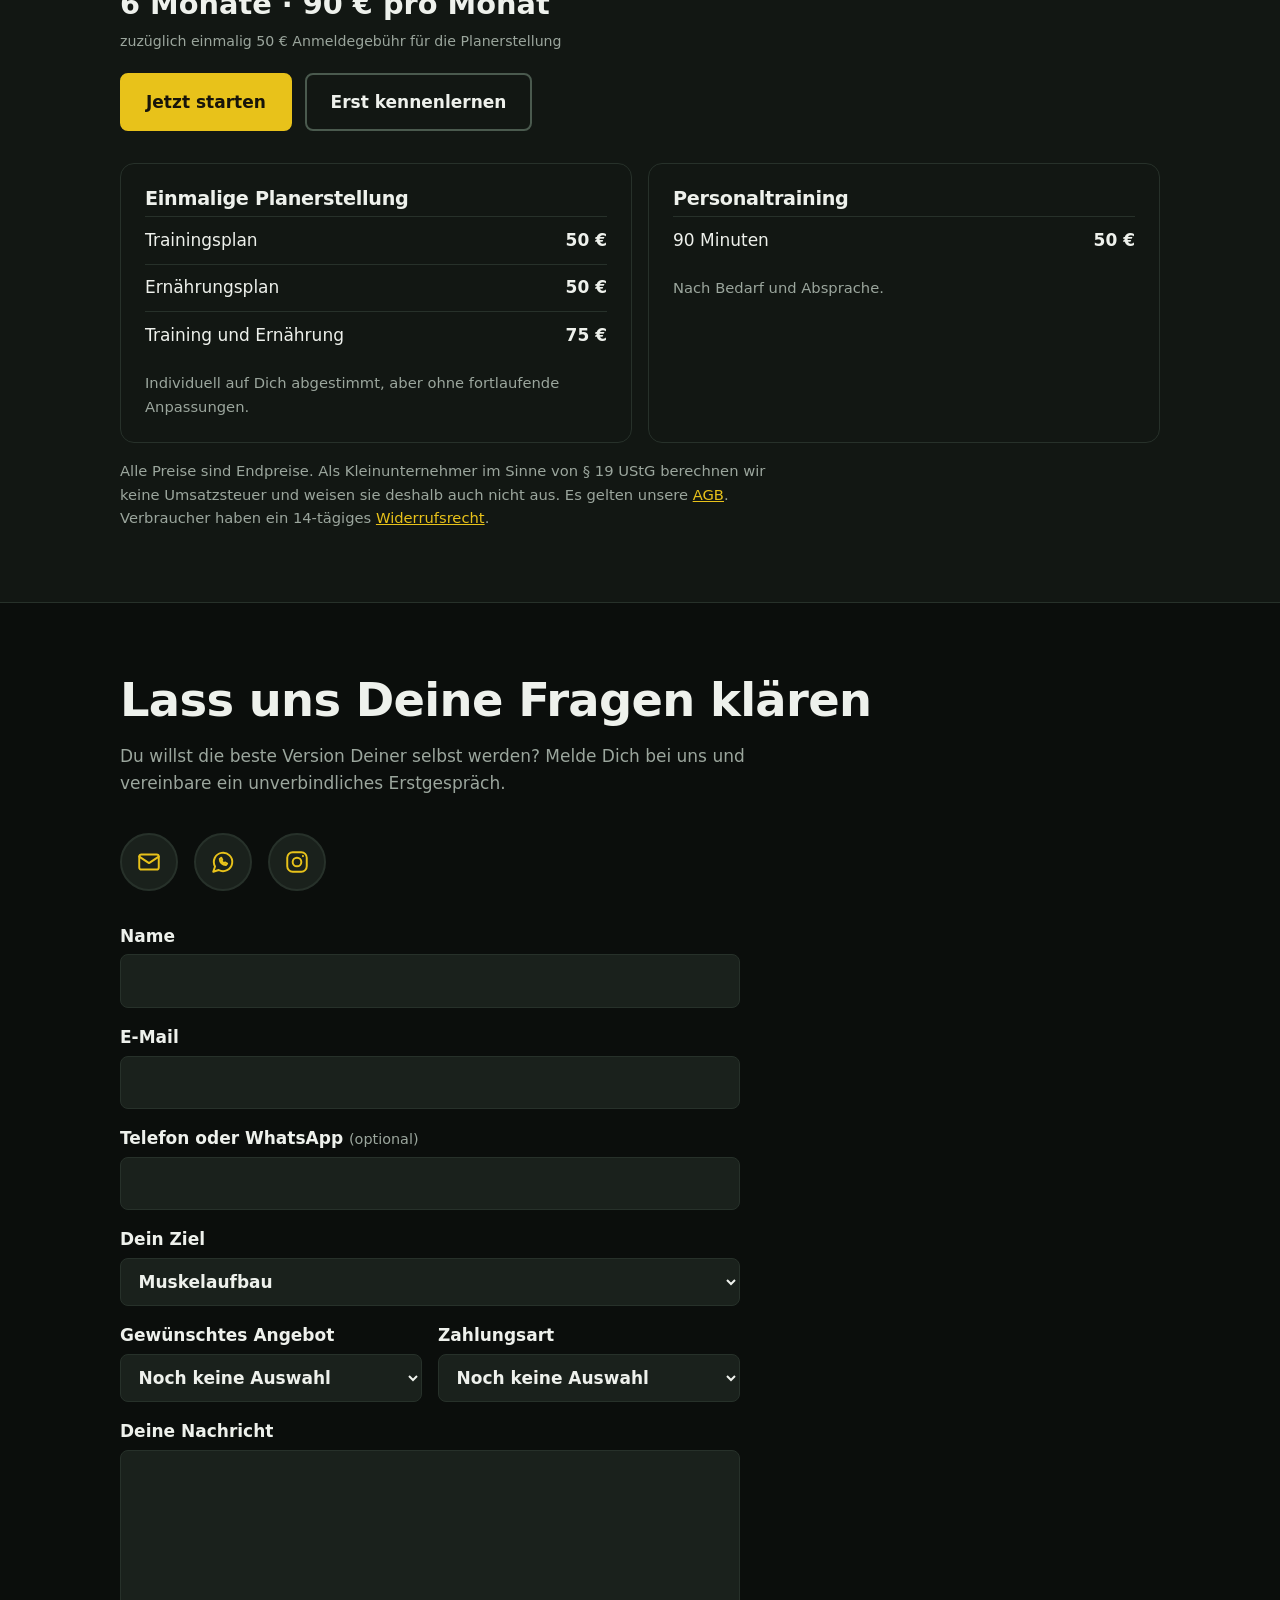
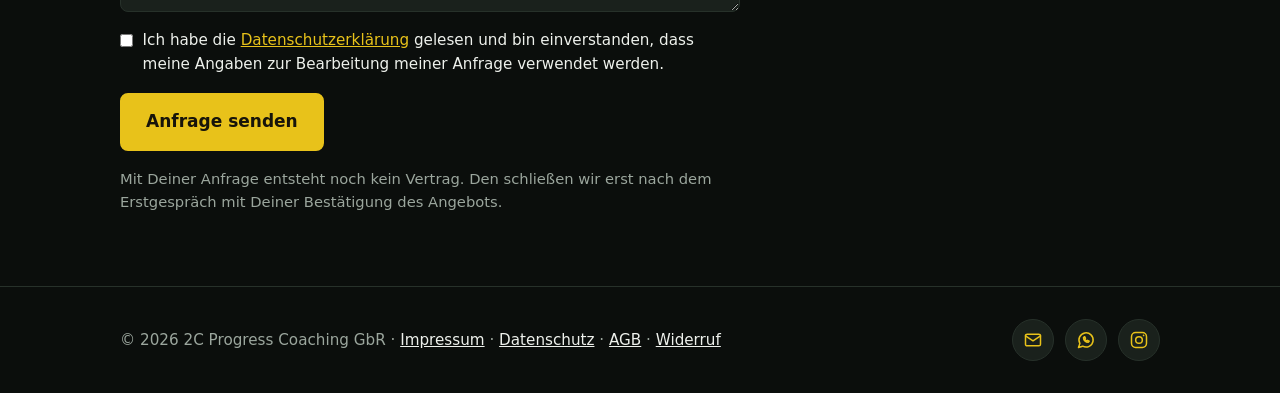
==== commit f94e2e8d: "Neue Seite Prozis mit Rabattcode 2CPCOACHING, Werbekennzeichnung, Menüpunkt, Datenschutz-Ergänzung C" ====
--- a/index.html
+++ b/index.html
@@ -31,7 +31,7 @@
     <a class="brand" href="index.html"><img src="logo.jpg" alt="Logo 2C Progress Coaching" width="38" height="38"><span>2C Progress Coaching</span></a>
     <button type="button" class="menu-btn" id="menu-btn" aria-expanded="false" aria-controls="nav" aria-label="Menü öffnen"><svg viewBox="0 0 24 24" aria-hidden="true"><path d="M4 7h16M4 12h16M4 17h16"/></svg></button>
     <nav id="nav" aria-label="Hauptnavigation">
-      <a href="index.html#team">Über uns</a><a href="index.html#coaching">Coaching</a><a href="ergebnisse.html">Ergebnisse</a><a href="index.html#preise">Preise</a><a href="kalorienrechner.html">Kalorienrechner</a><a href="koffeinrechner.html">Koffeinrechner</a><a href="faq.html">FAQ</a>
+      <a href="index.html#team">Über uns</a><a href="index.html#coaching">Coaching</a><a href="ergebnisse.html">Ergebnisse</a><a href="index.html#preise">Preise</a><a href="kalorienrechner.html">Kalorienrechner</a><a href="koffeinrechner.html">Koffeinrechner</a><a href="prozis.html">Prozis</a><a href="faq.html">FAQ</a>
       <a class="btn" href="index.html#preise">Jetzt starten</a>
     </nav>
   </div>
--- a/style.css
+++ b/style.css
@@ -31,7 +31,7 @@
 [hidden]{display:none!important}
 .menu-btn{display:none}
 nav a.on{color:var(--tx);box-shadow:0 2px 0 var(--ac)}
-@media(max-width:1000px){
+@media(max-width:1240px){
 .menu-btn{display:grid;place-items:center;width:44px;height:44px;border-radius:8px;border:1px solid var(--line);background:var(--s1);color:var(--tx);cursor:pointer}
 .menu-btn svg{width:22px;height:22px;stroke:currentColor;fill:none;stroke-width:2;stroke-linecap:round}
 nav{display:none;position:absolute;top:100%;left:0;right:0;flex-direction:column;align-items:stretch;gap:0;background:var(--bg);padding:.4rem 1.25rem 1.2rem;border-bottom:1px solid var(--line);font-size:1.05rem}
@@ -338,3 +338,18 @@
 .ba span{color:var(--mute);padding-top:.45rem;border-top:2px solid var(--line)}
 .ba span+span{color:var(--ac);border-top-color:var(--ac)}
 .teaser .ba{margin:0;padding:.55rem 0 0;gap:0}
+
+nav a,.brand span{white-space:nowrap}
+/* Prozis */
+.ad-label{display:inline-block;font-size:.78rem;font-weight:800;letter-spacing:.06em;text-transform:uppercase;border:1px solid var(--mute);color:var(--mute);border-radius:999px;padding:.15rem .7rem;margin-bottom:1rem}
+.code-box{background:var(--s1);border:2px solid var(--ac);border-radius:18px;padding:2rem 1.5rem;text-align:center;max-width:620px;margin:2rem 0;box-shadow:0 10px 40px rgba(232,194,26,.1)}
+.code-box small{display:block;color:var(--mute);margin-bottom:.6rem}
+.code-box .code{display:block;font-size:clamp(2rem,9vw,3.4rem);font-weight:800;letter-spacing:.06em;color:var(--ac);margin:.2rem 0 1.2rem;user-select:all;word-break:break-all}
+.code-box .btns{justify-content:center}
+.promo-grid{display:grid;gap:1rem;margin:1.2rem 0 2rem}
+@media(min-width:700px){.promo-grid{grid-template-columns:repeat(3,1fr)}}
+.promo-grid figure{margin:0;border:1px solid var(--line);border-radius:14px;overflow:hidden;background:var(--s1)}
+.promo-grid a{display:block}
+.promo-grid img{display:block;width:100%;height:auto}
+
+.h1{font-size:clamp(1.9rem,5vw,2.9rem);font-weight:800;margin-bottom:1rem;line-height:1.12;letter-spacing:-.015em}
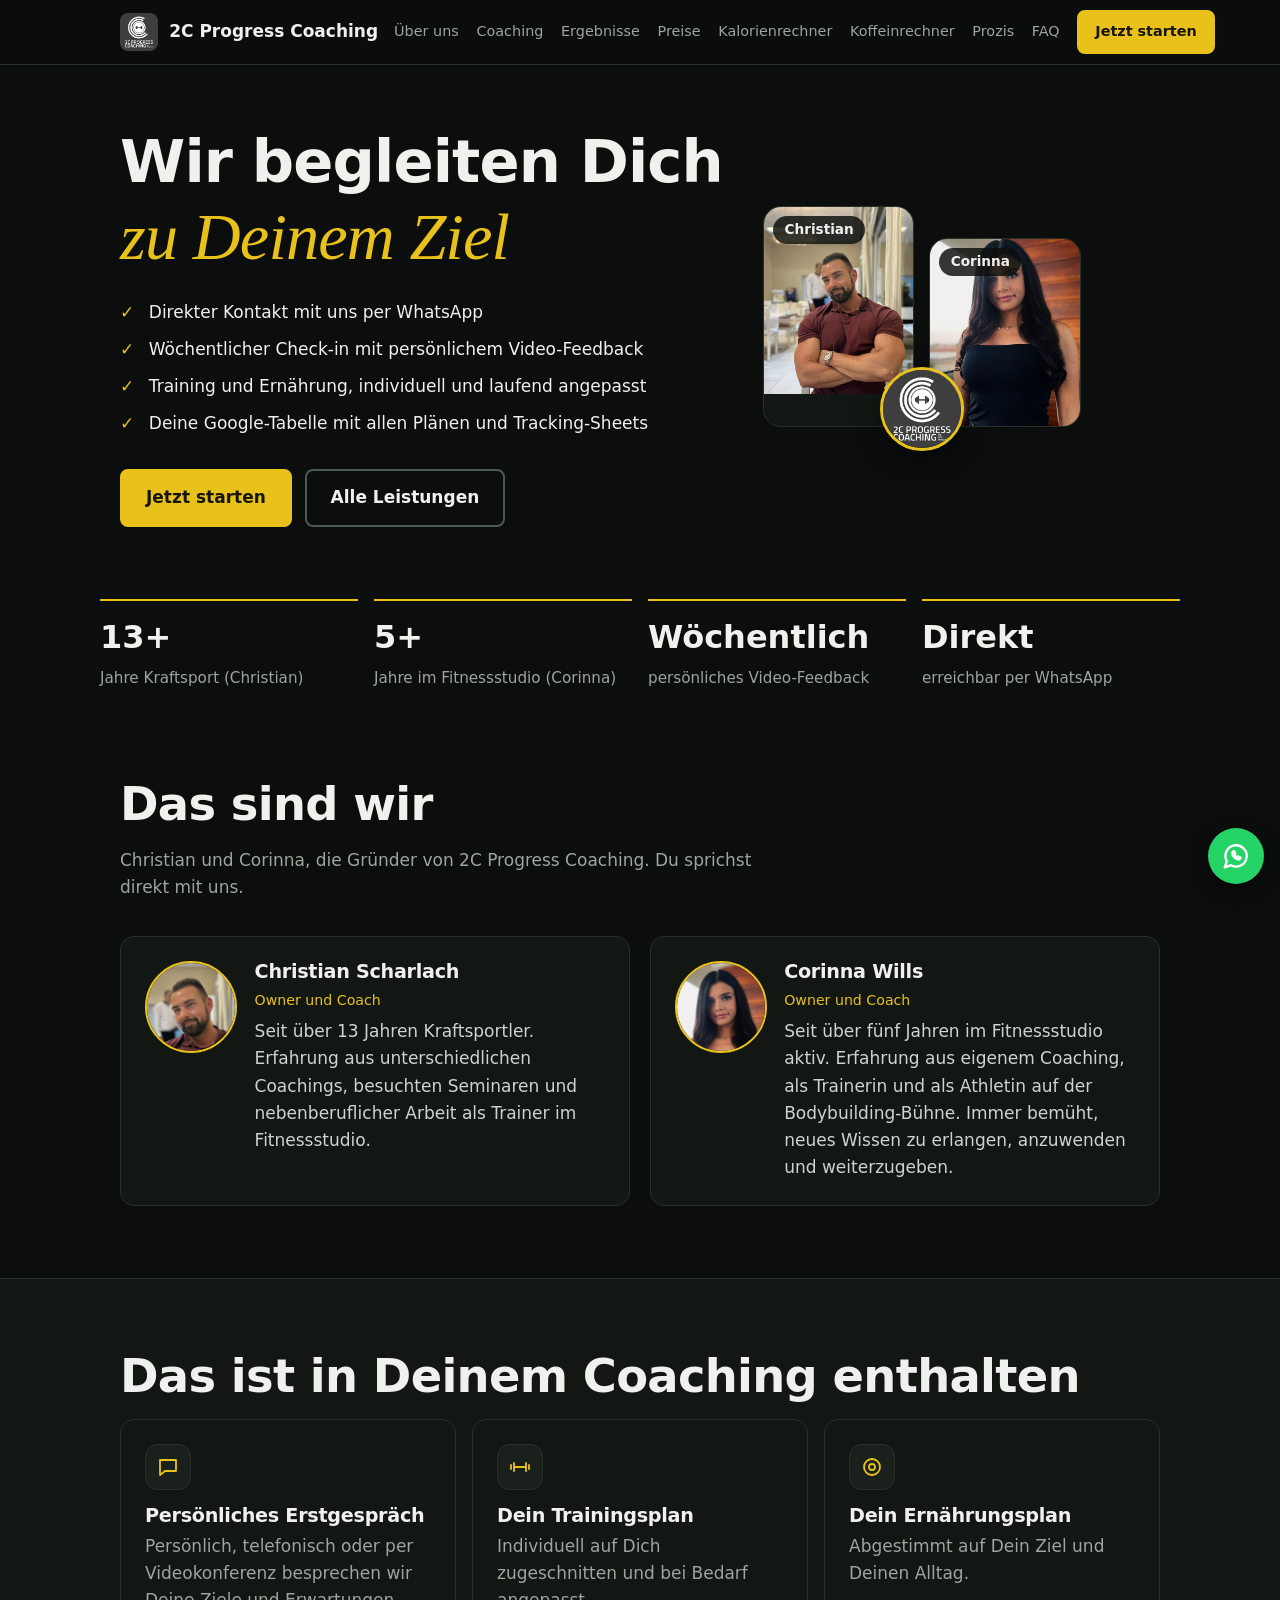
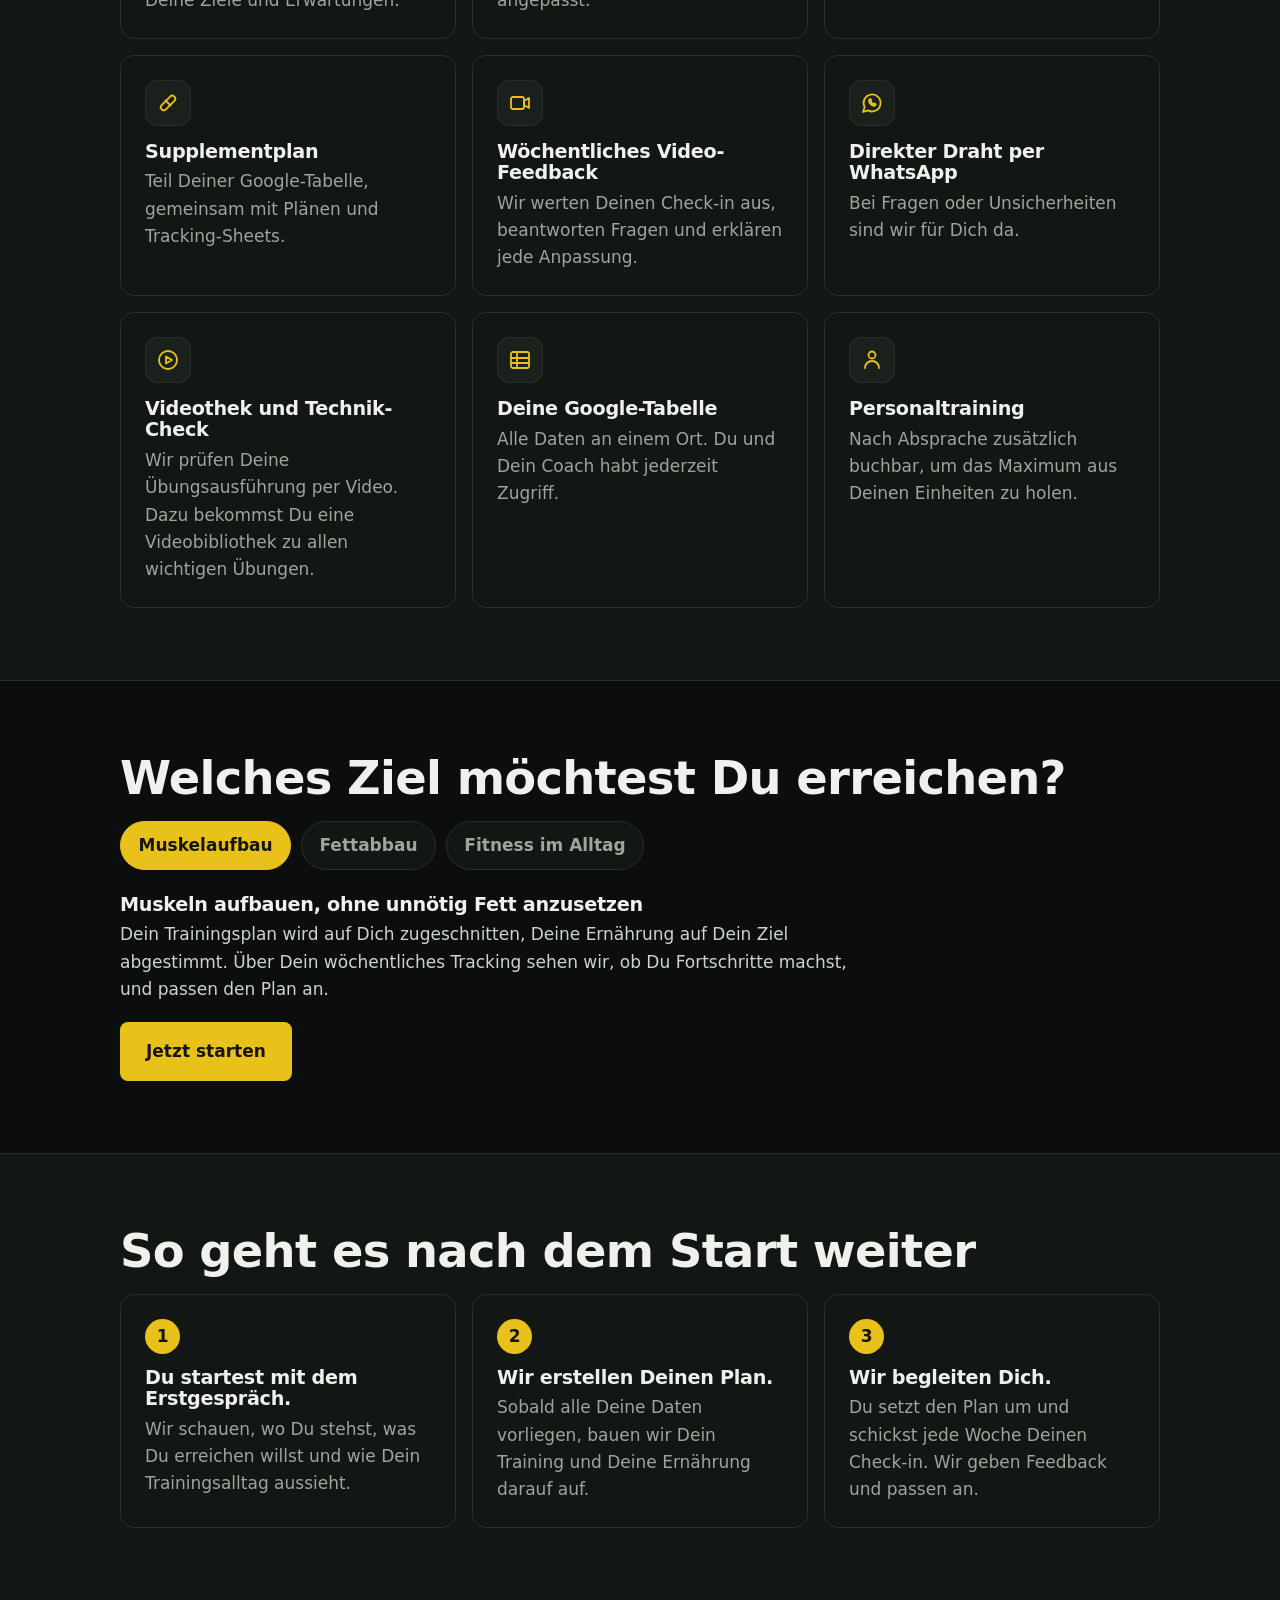
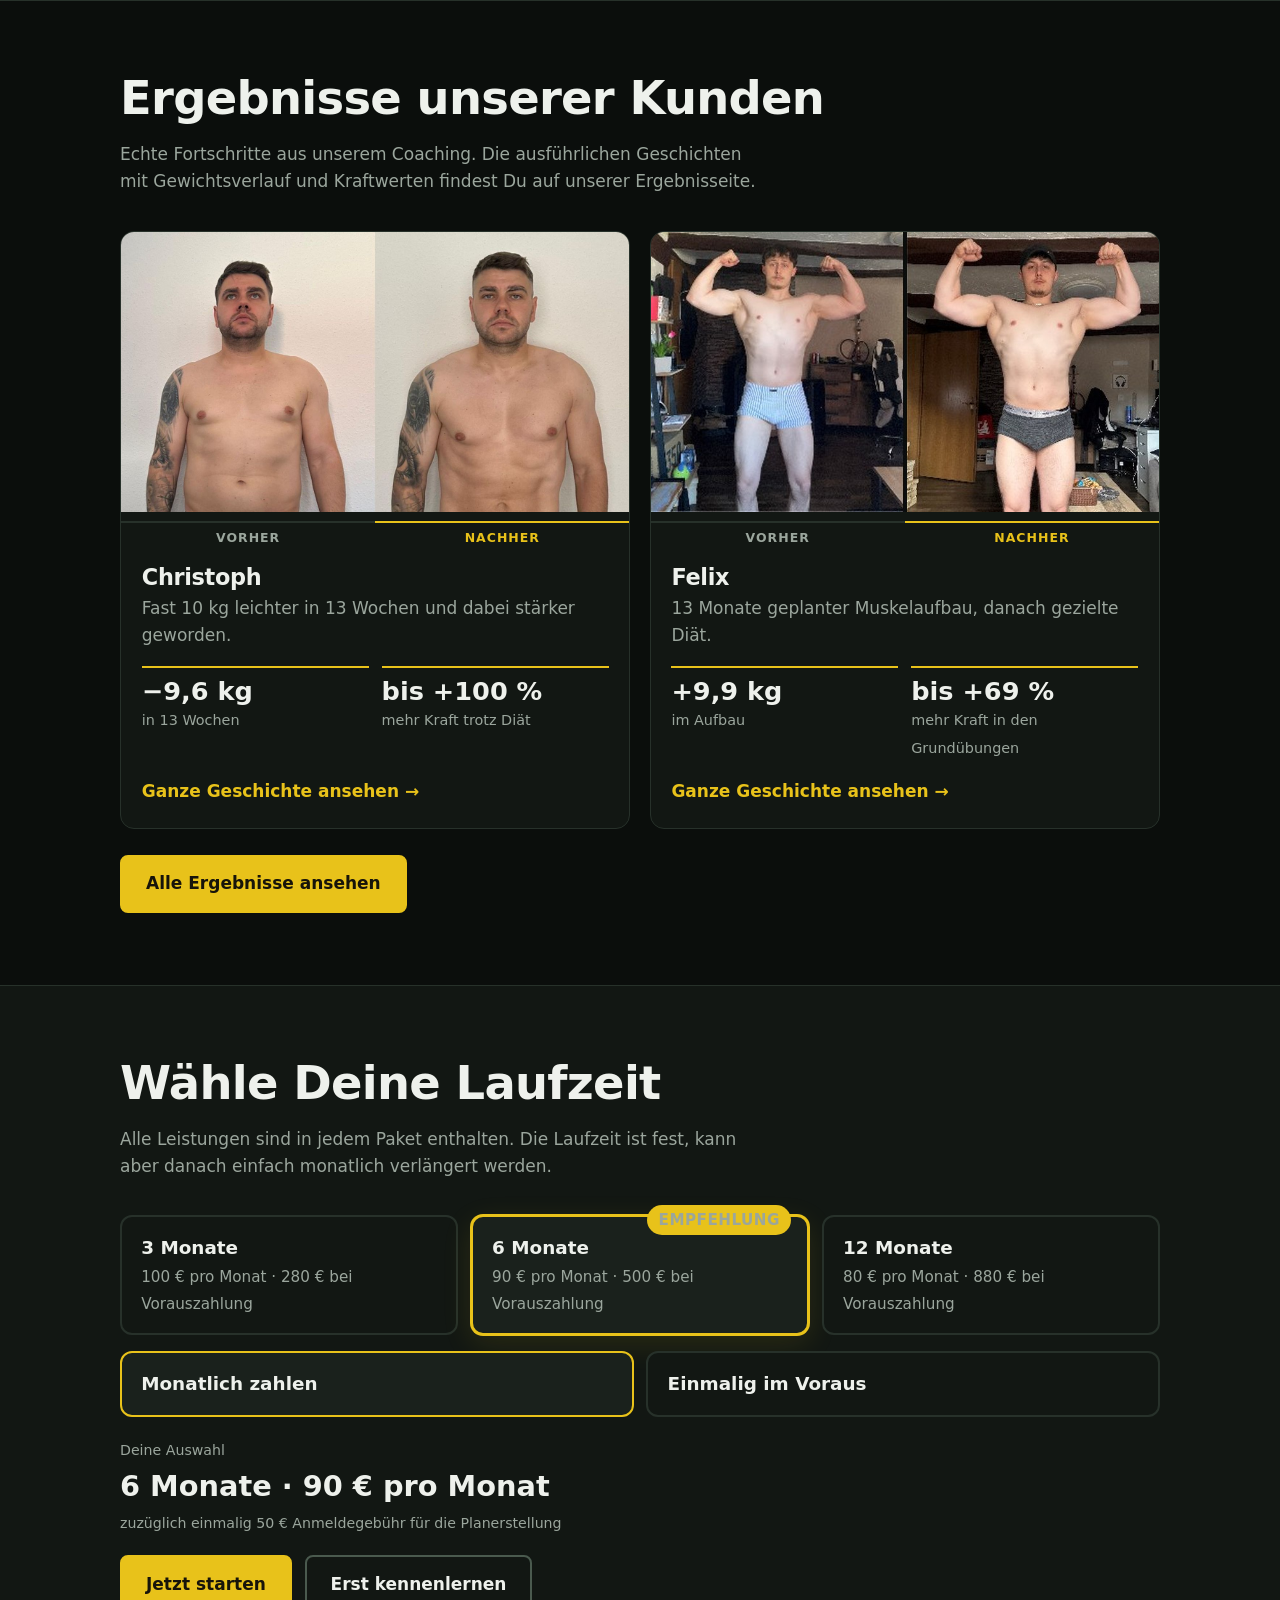
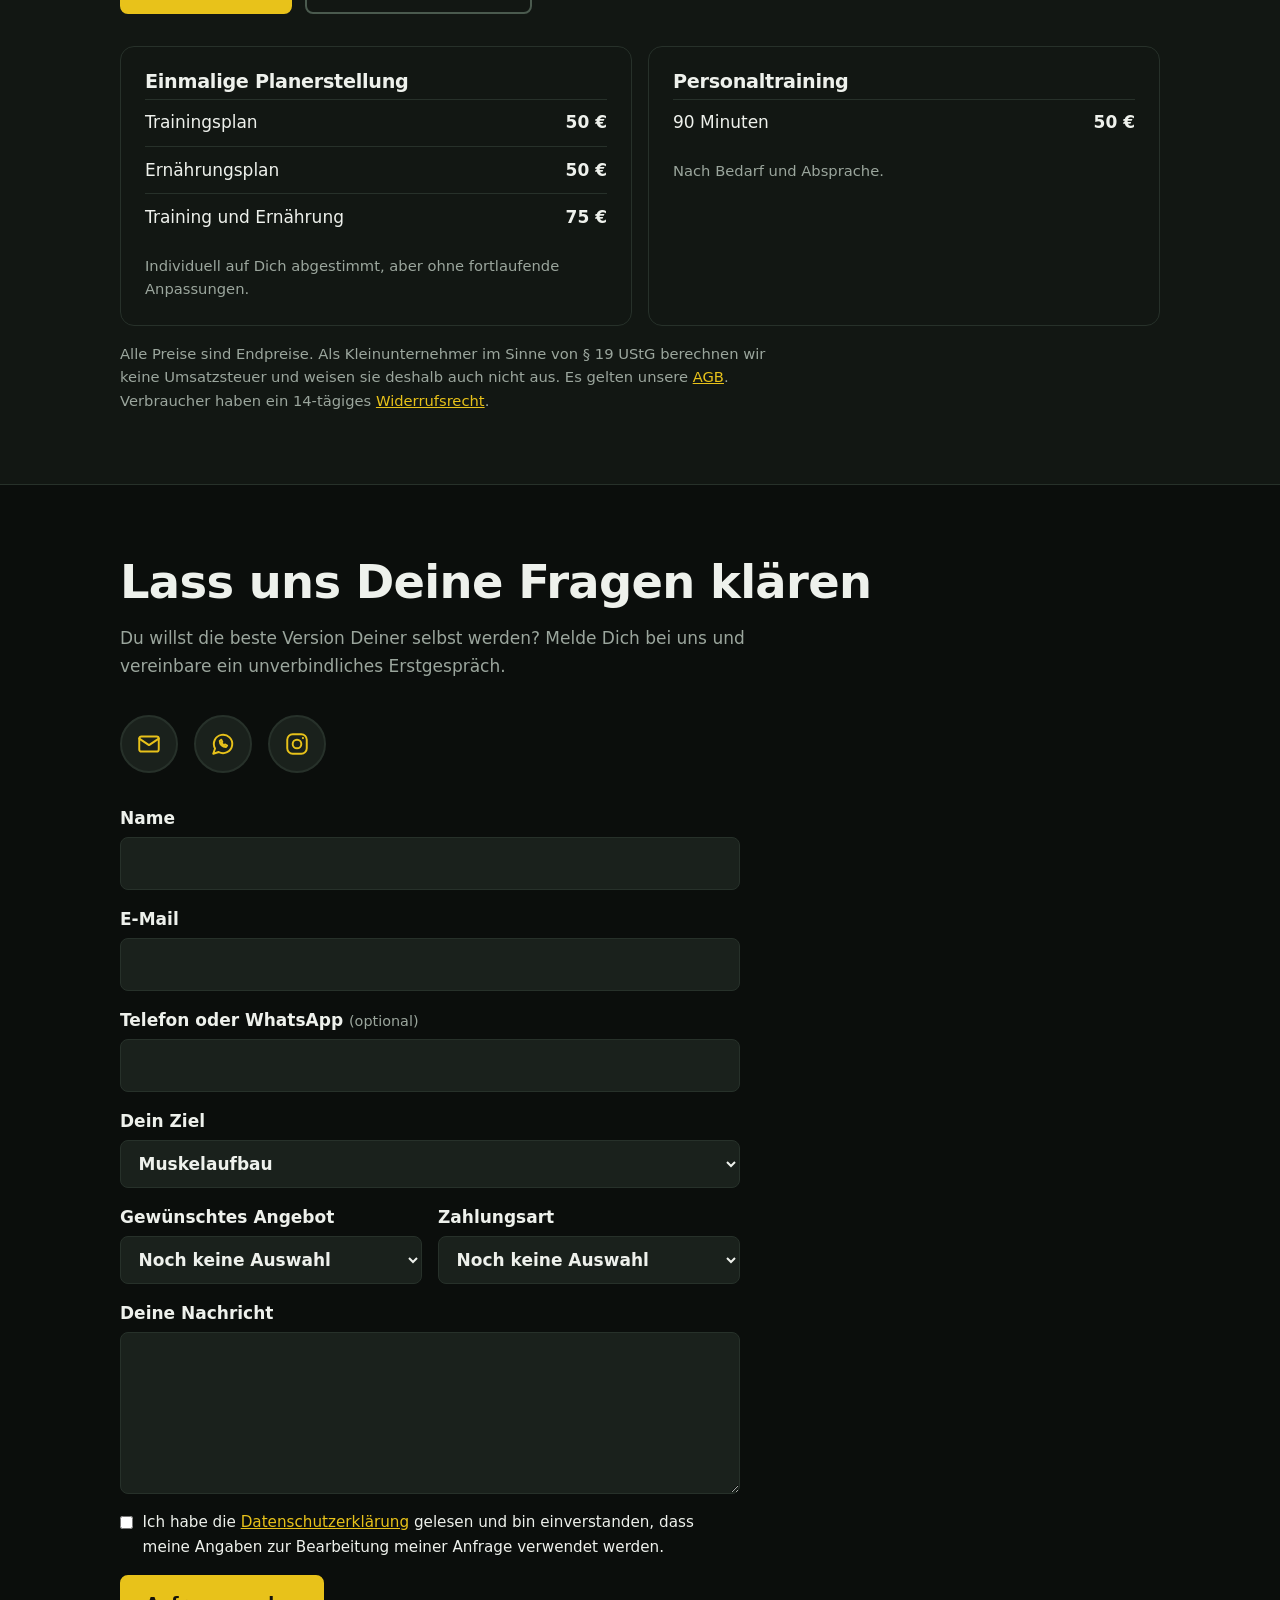
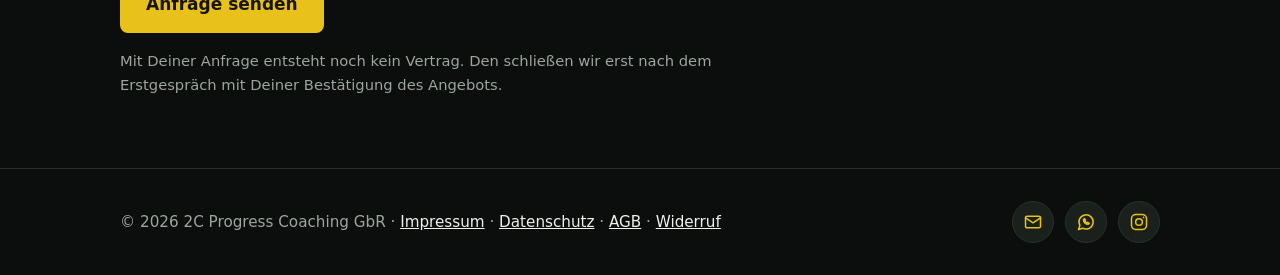
==== commit e1a3290c: "Hero-Überschrift: zwei Zeilen, bessere Größe Co-Authored-By: Claude Sonnet 5.5 <noreply@anthropic.co" ====
--- a/index.html
+++ b/index.html
@@ -40,7 +40,7 @@
   <div class="hero">
     <div class="wrap">
       <div>
-        <h1>Wir begleiten Dich <em>zu Deinem Ziel</em></h1>
+        <h1><span class="l1">Wir begleiten Dich</span> <em class="l2">zu Deinem Ziel</em></h1>
         <ul class="ticks">
           <li>Direkter Kontakt mit uns per WhatsApp</li>
           <li>Wöchentlicher Check-in mit persönlichem Video-Feedback</li>
--- a/style.css
+++ b/style.css
@@ -43,7 +43,9 @@
 
 .hero{padding:4rem 0 4.5rem}
 .hero .wrap{display:grid;gap:2.5rem;align-items:center}
-.hero h1{font-size:clamp(2.6rem,9vw,4.9rem);font-weight:800;margin-bottom:1.4rem}
+.hero h1{font-size:clamp(2rem,8.4vw,3.7rem);font-weight:800;margin-bottom:1.6rem;line-height:1.1}
+.hero h1 .l1,.hero h1 .l2{display:block;white-space:nowrap}
+.hero h1 .l2{font-size:1.12em;margin-top:.1em}
 .ticks{list-style:none;display:grid;gap:.6rem;margin-bottom:2rem}
 .ticks li{padding-left:1.8rem;position:relative}
 .ticks li::before{content:"✓";position:absolute;left:0;color:var(--ac);font-weight:800}
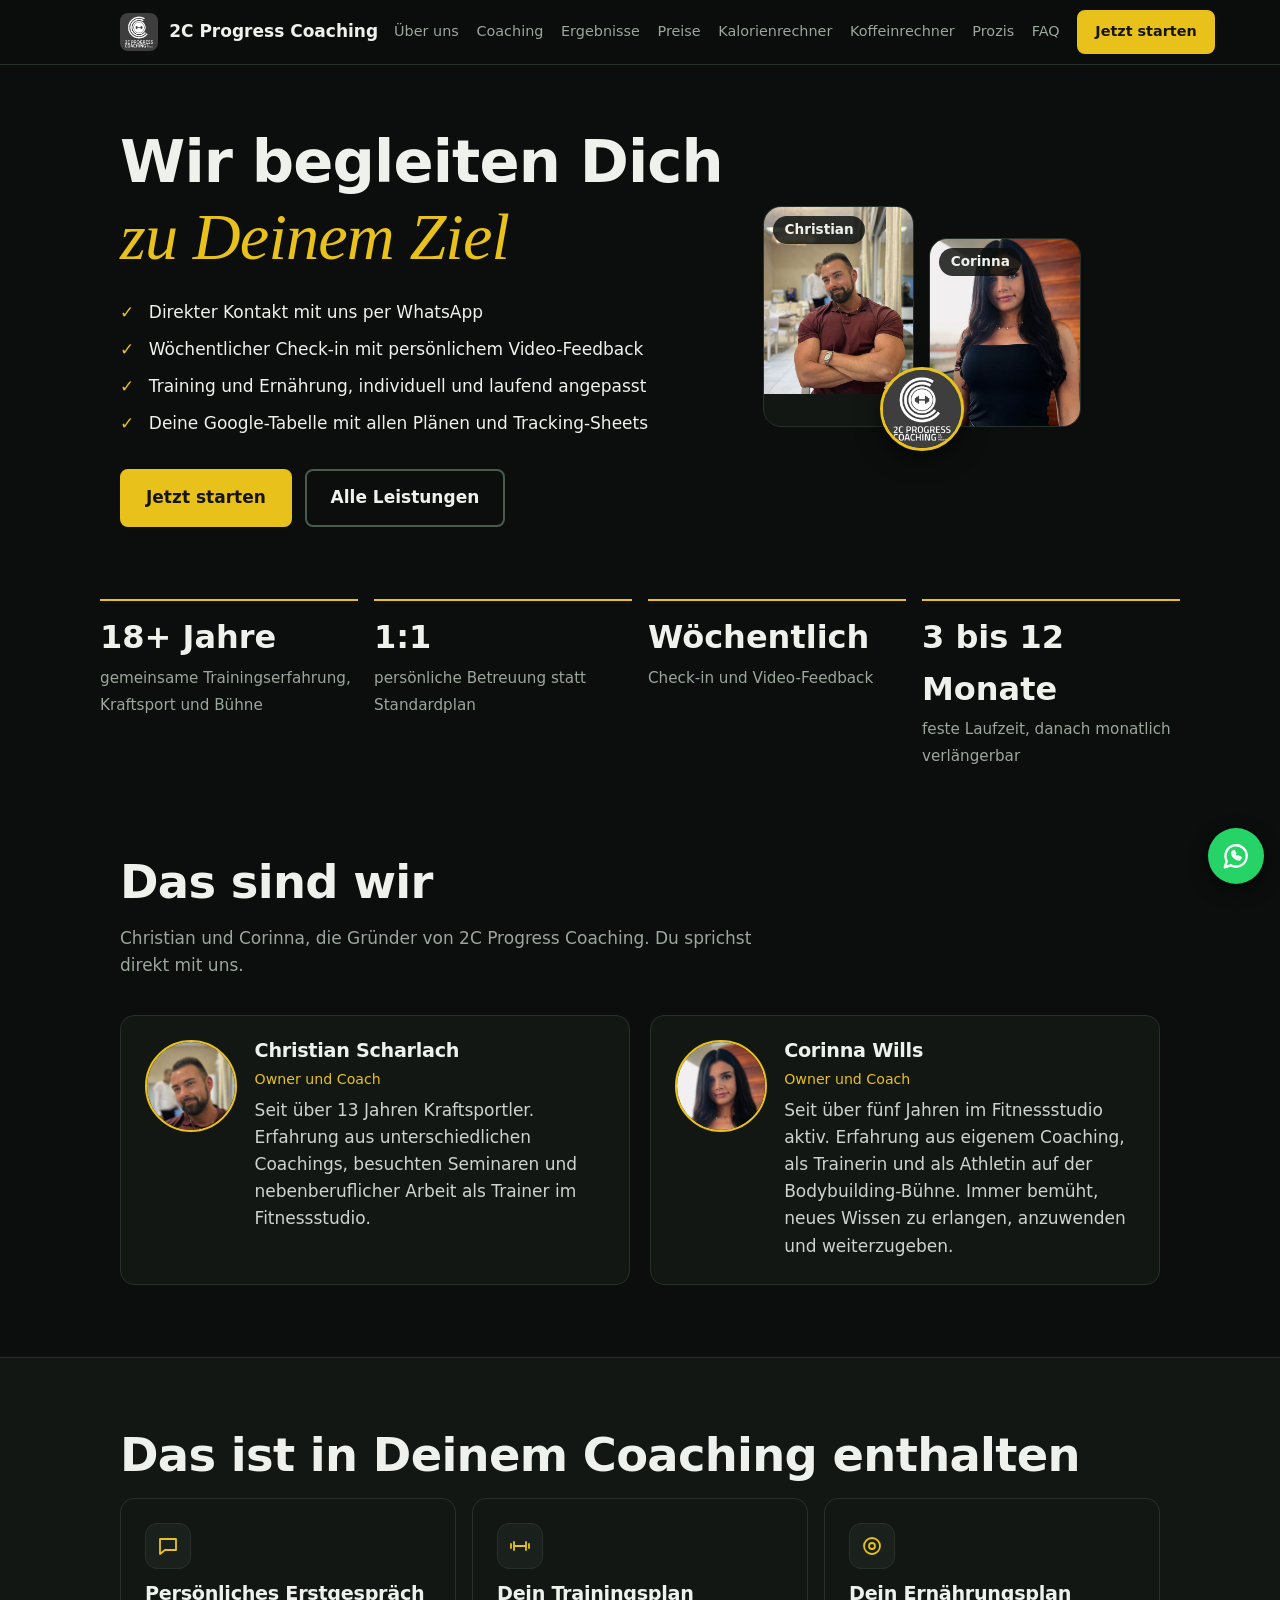
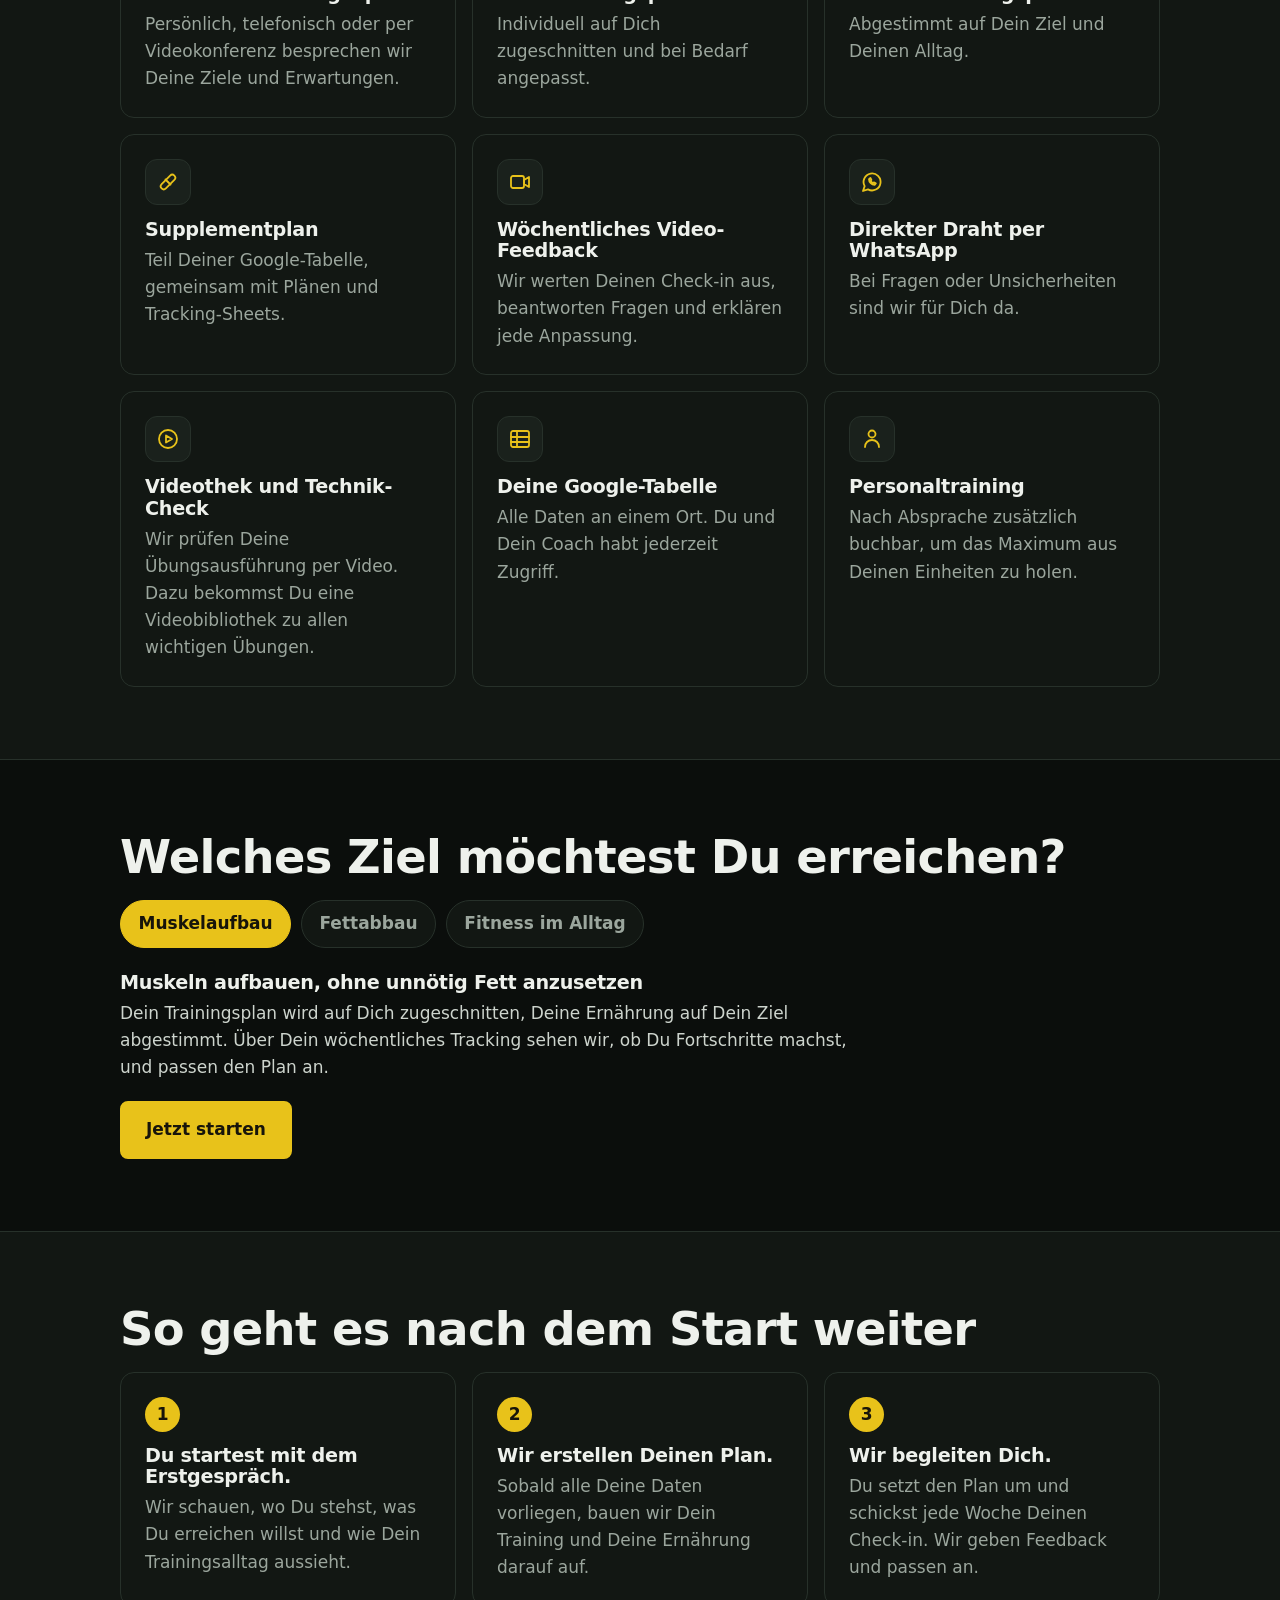
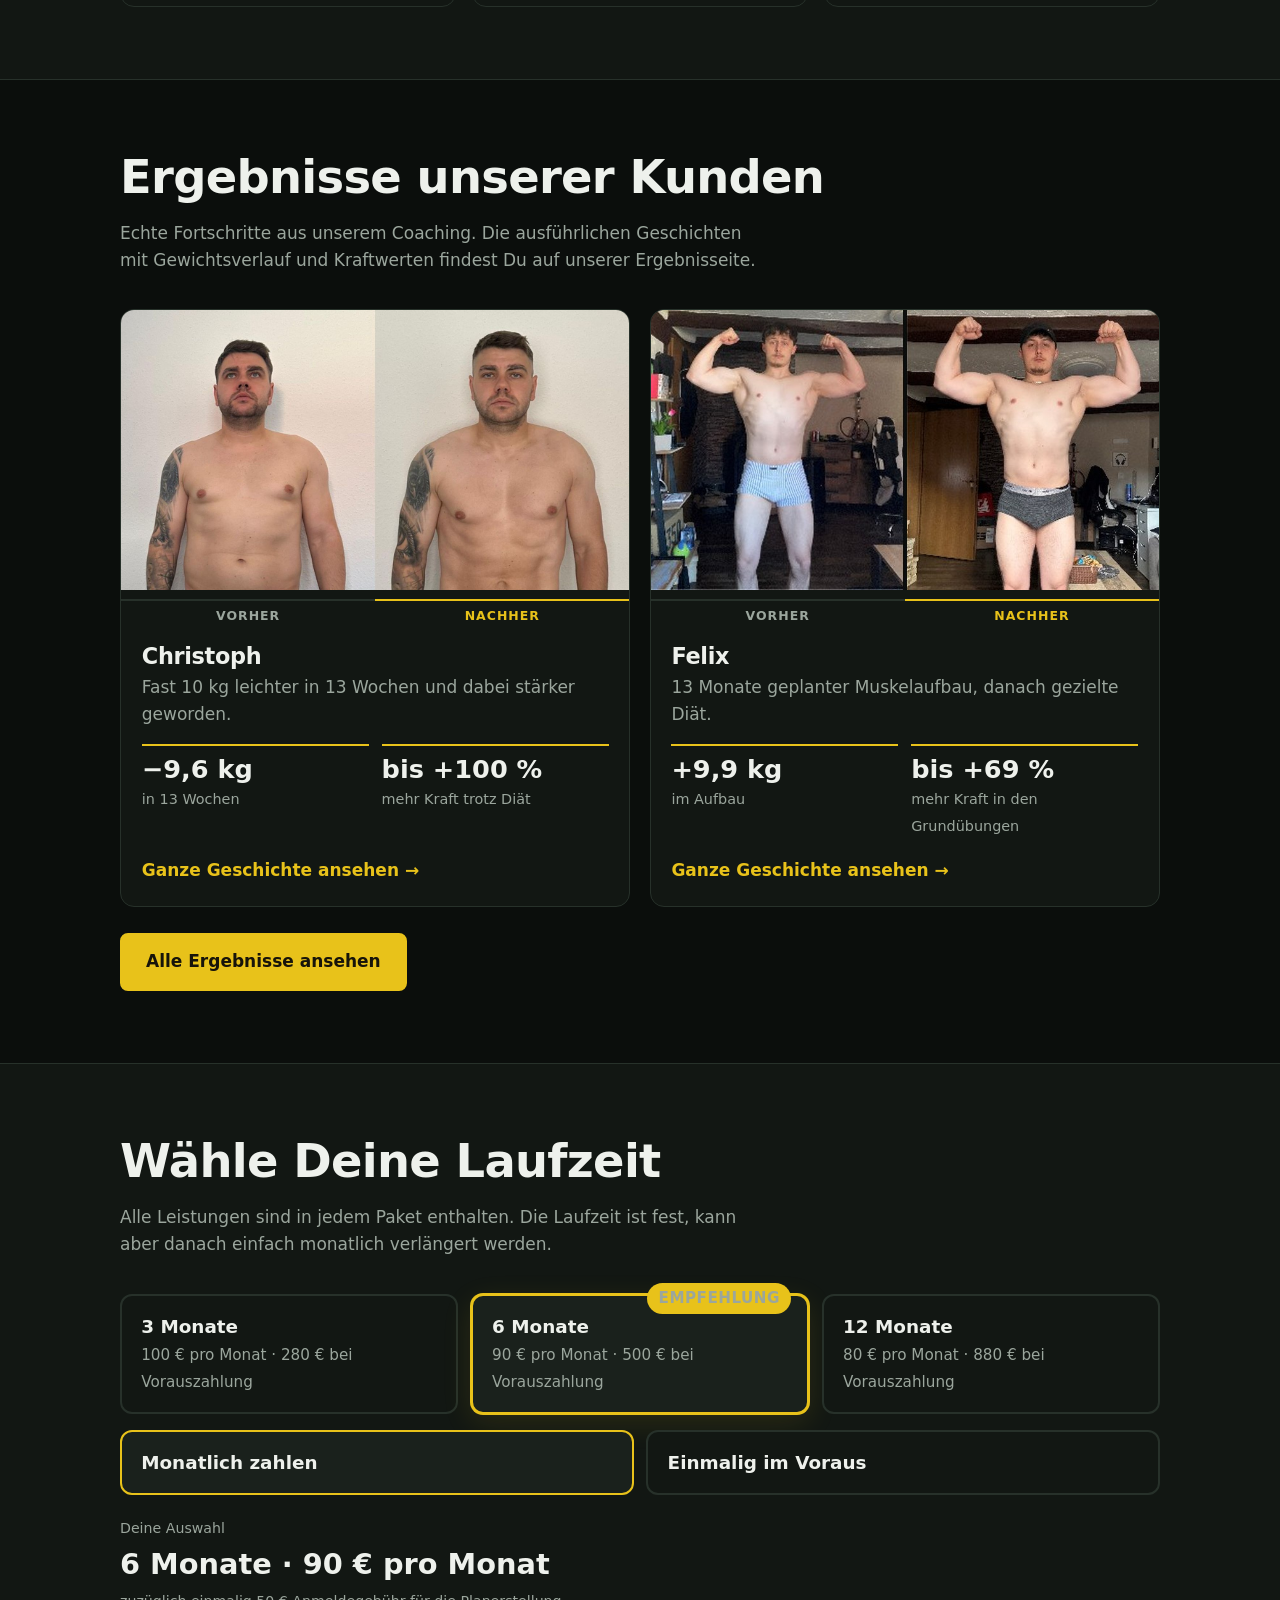
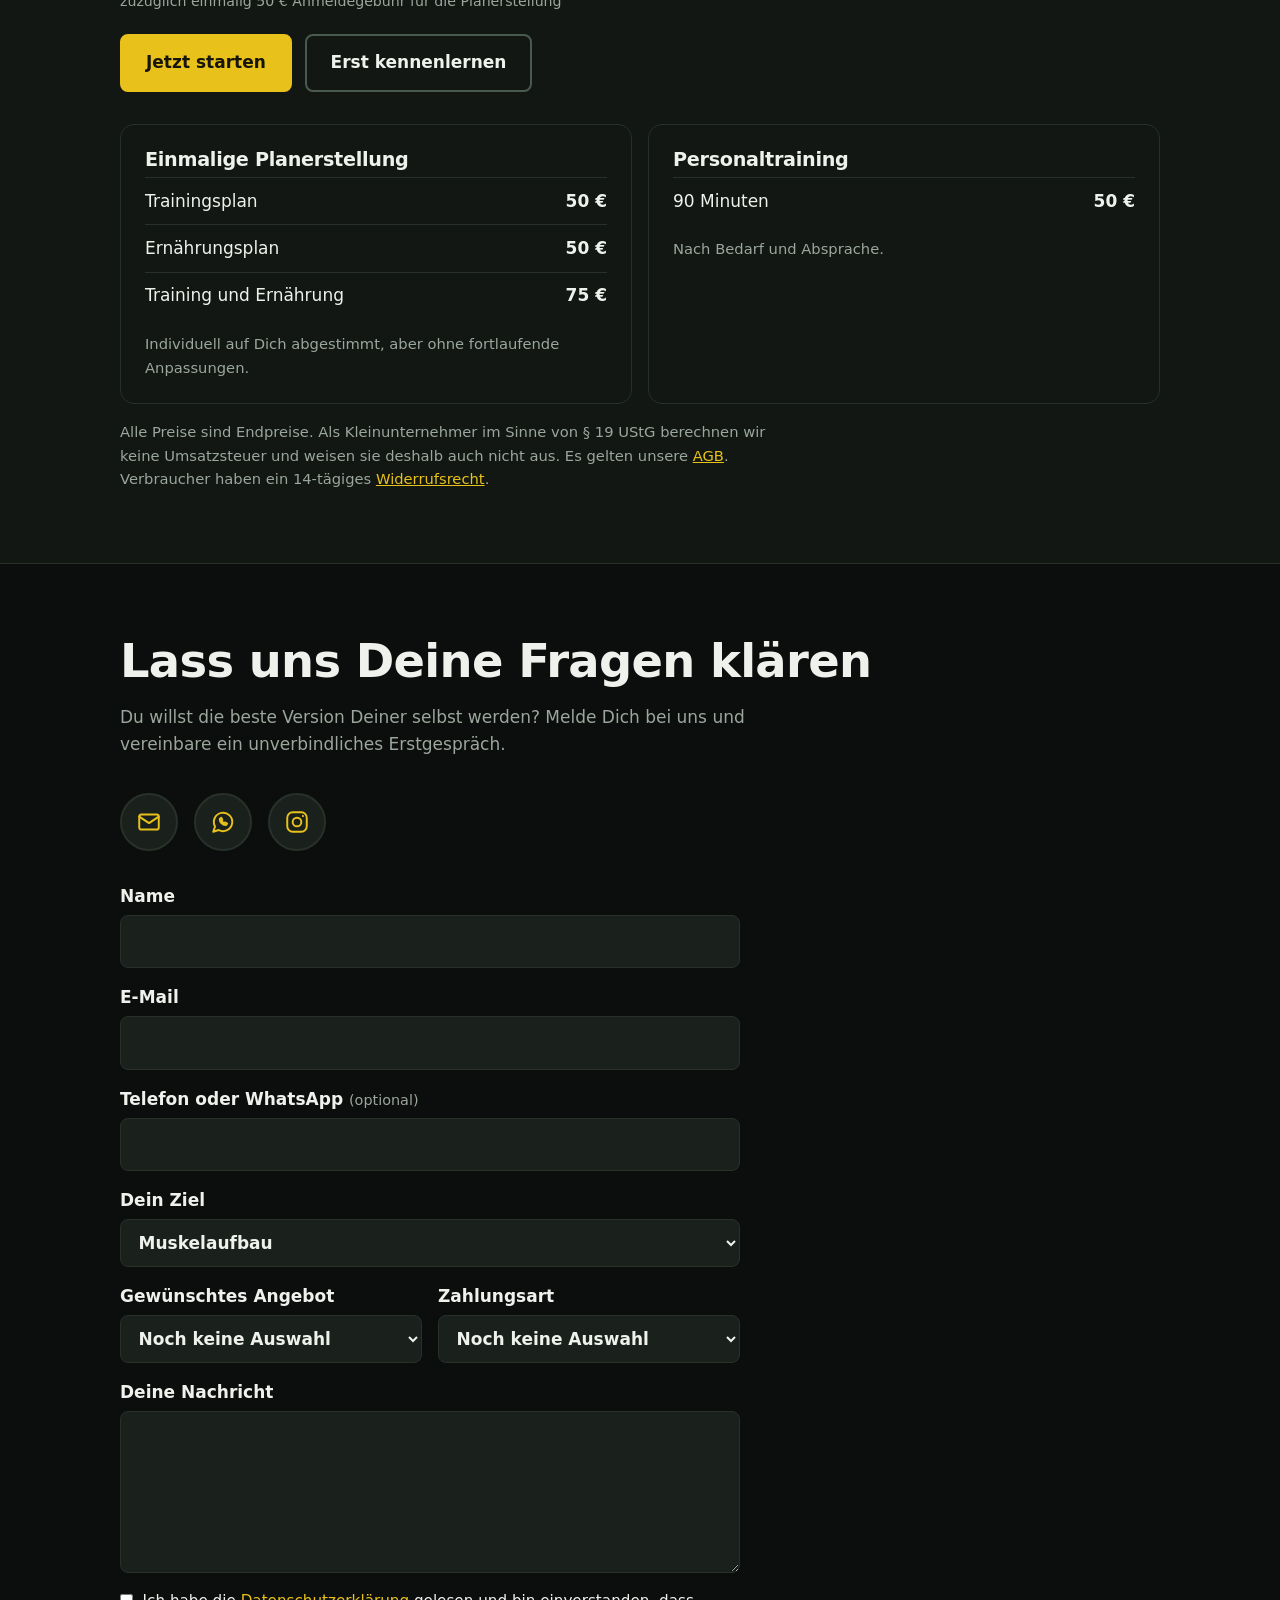
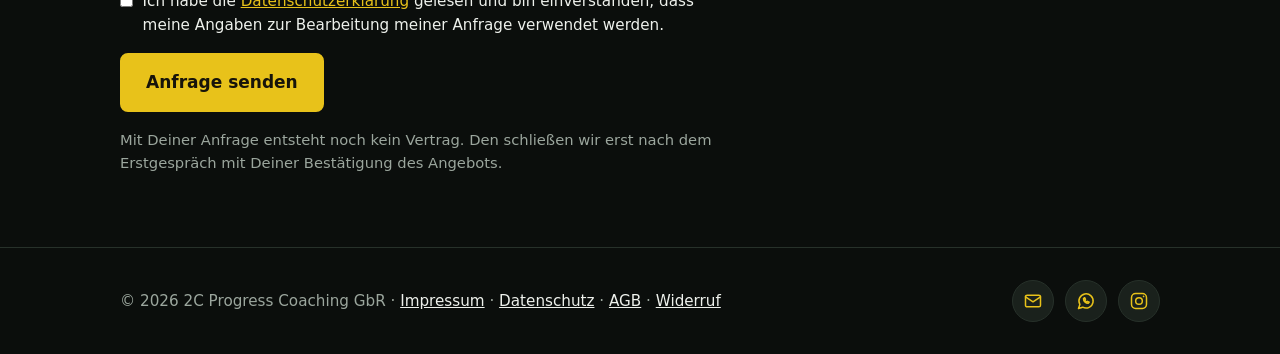
==== commit bbed2cb3: "Startseite: neue Kennzahlen-Texte Co-Authored-By: Claude Sonnet 5.5 <noreply@anthropic.com> Claude-S" ====
--- a/index.html
+++ b/index.html
@@ -57,10 +57,10 @@
     </div>
   </div>
   <div class="wrap stats">
-    <div><b>13+</b><span>Jahre Kraftsport (Christian)</span></div>
-    <div><b>5+</b><span>Jahre im Fitnessstudio (Corinna)</span></div>
-    <div><b>Wöchentlich</b><span>persönliches Video-Feedback</span></div>
-    <div><b>Direkt</b><span>erreichbar per WhatsApp</span></div>
+    <div><b>18+ Jahre</b><span>gemeinsame Trainingserfahrung, Kraftsport und Bühne</span></div>
+    <div><b>1:1</b><span>persönliche Betreuung statt Standardplan</span></div>
+    <div><b>Wöchentlich</b><span>Check-in und Video-Feedback</span></div>
+    <div><b>3 bis 12 Monate</b><span>feste Laufzeit, danach monatlich verlängerbar</span></div>
   </div>
 <section id="team">
     <div class="wrap">
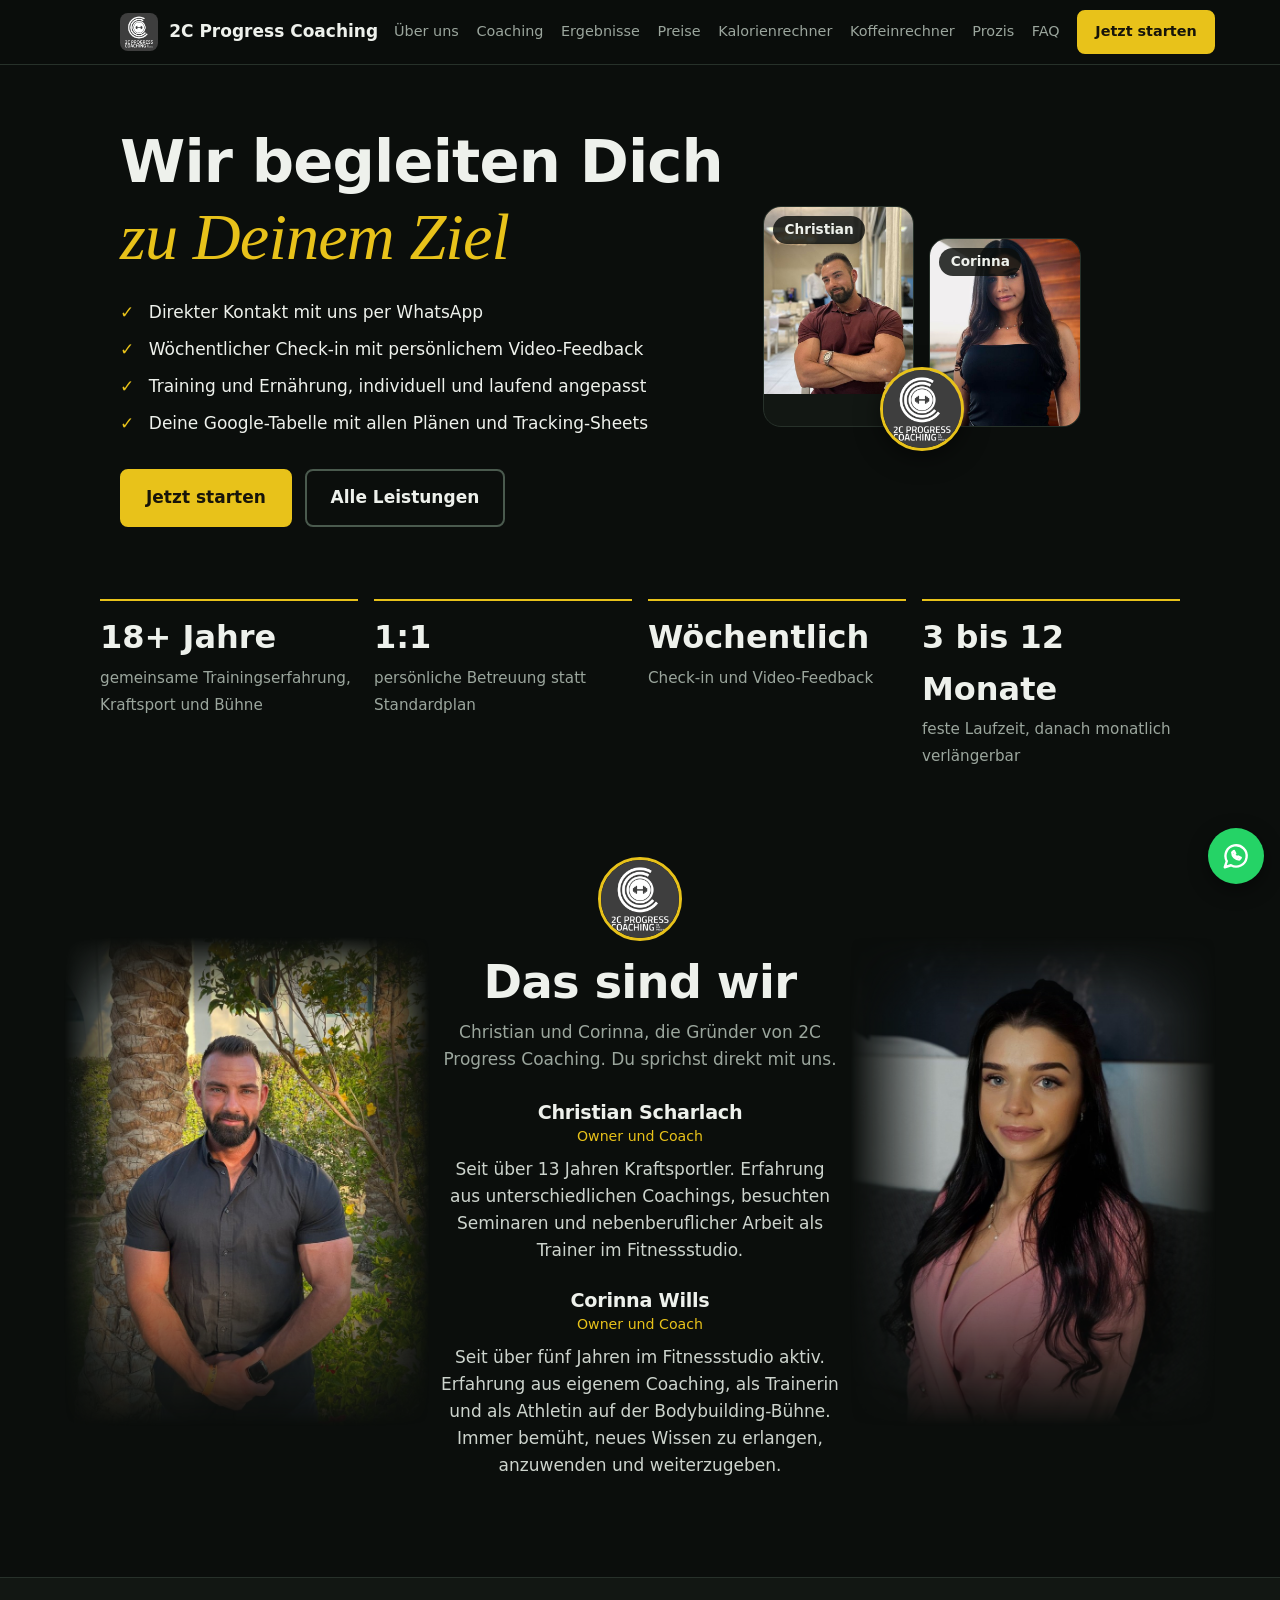
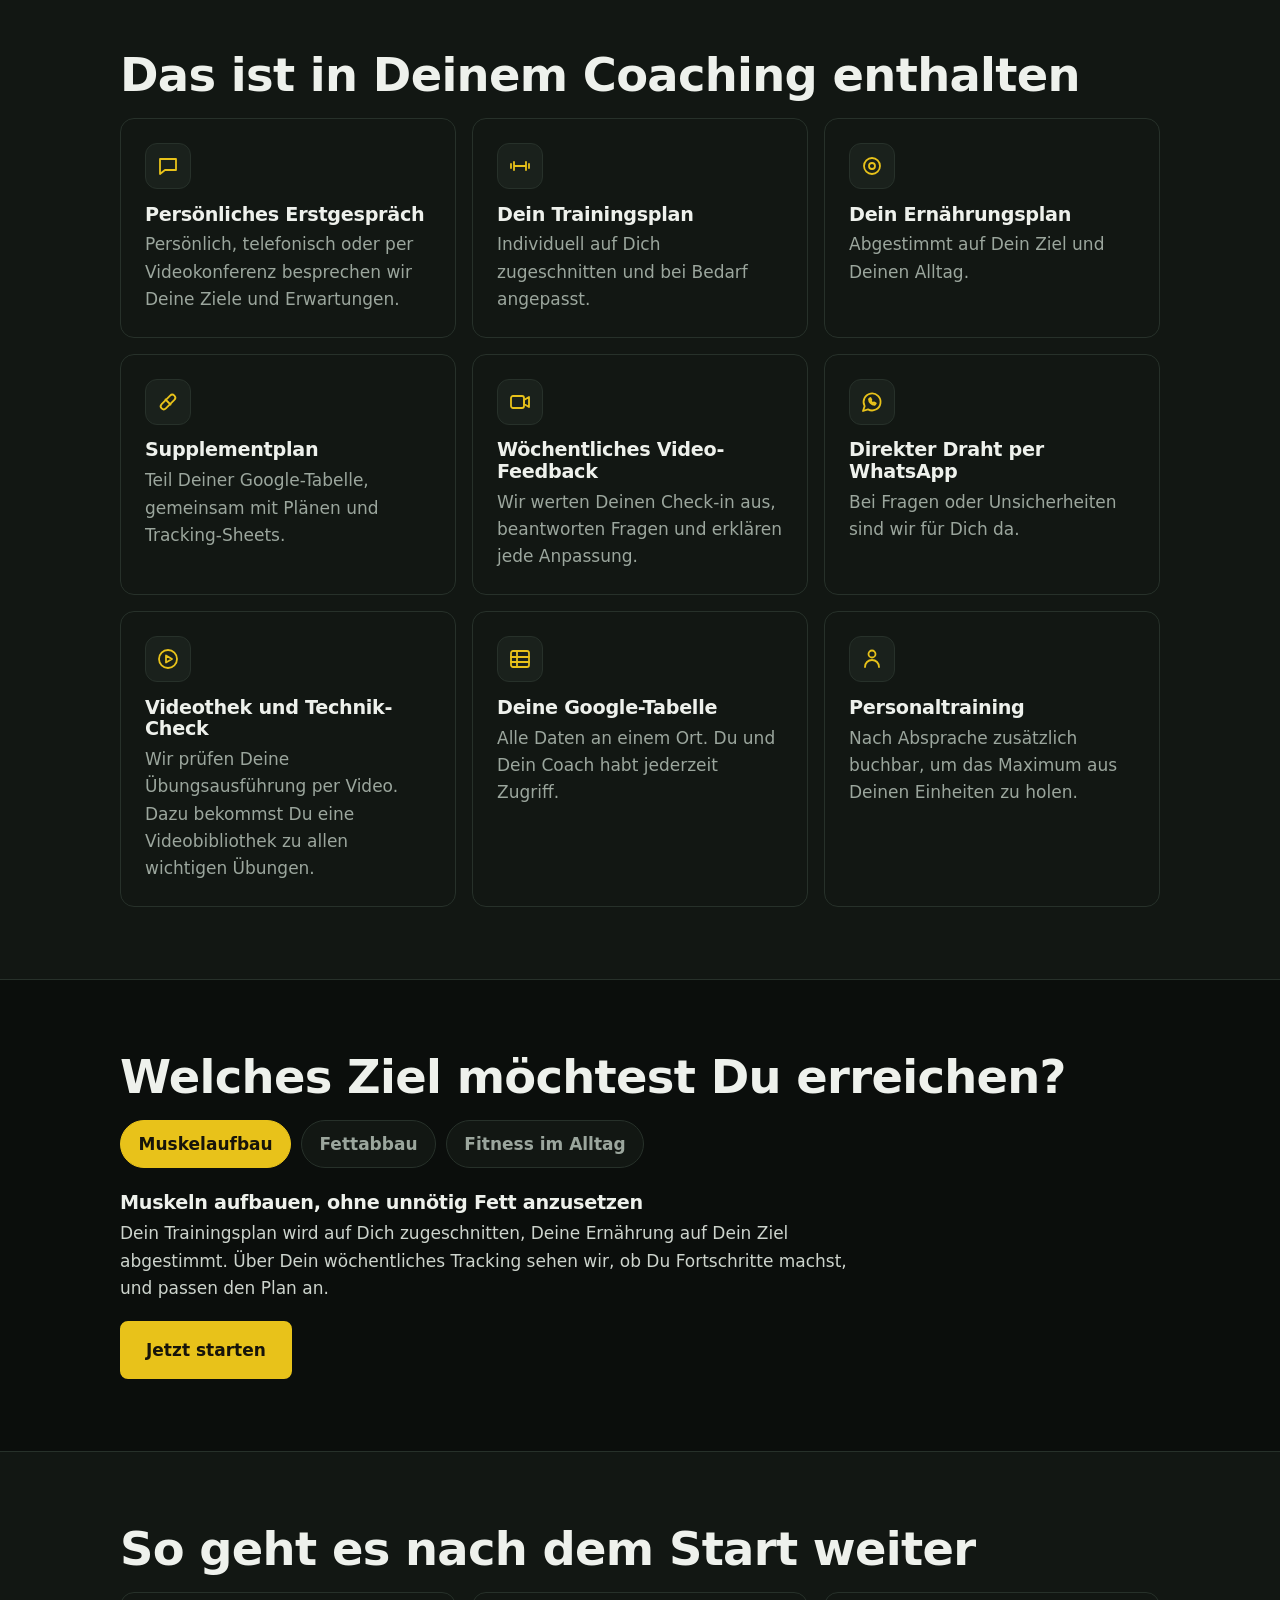
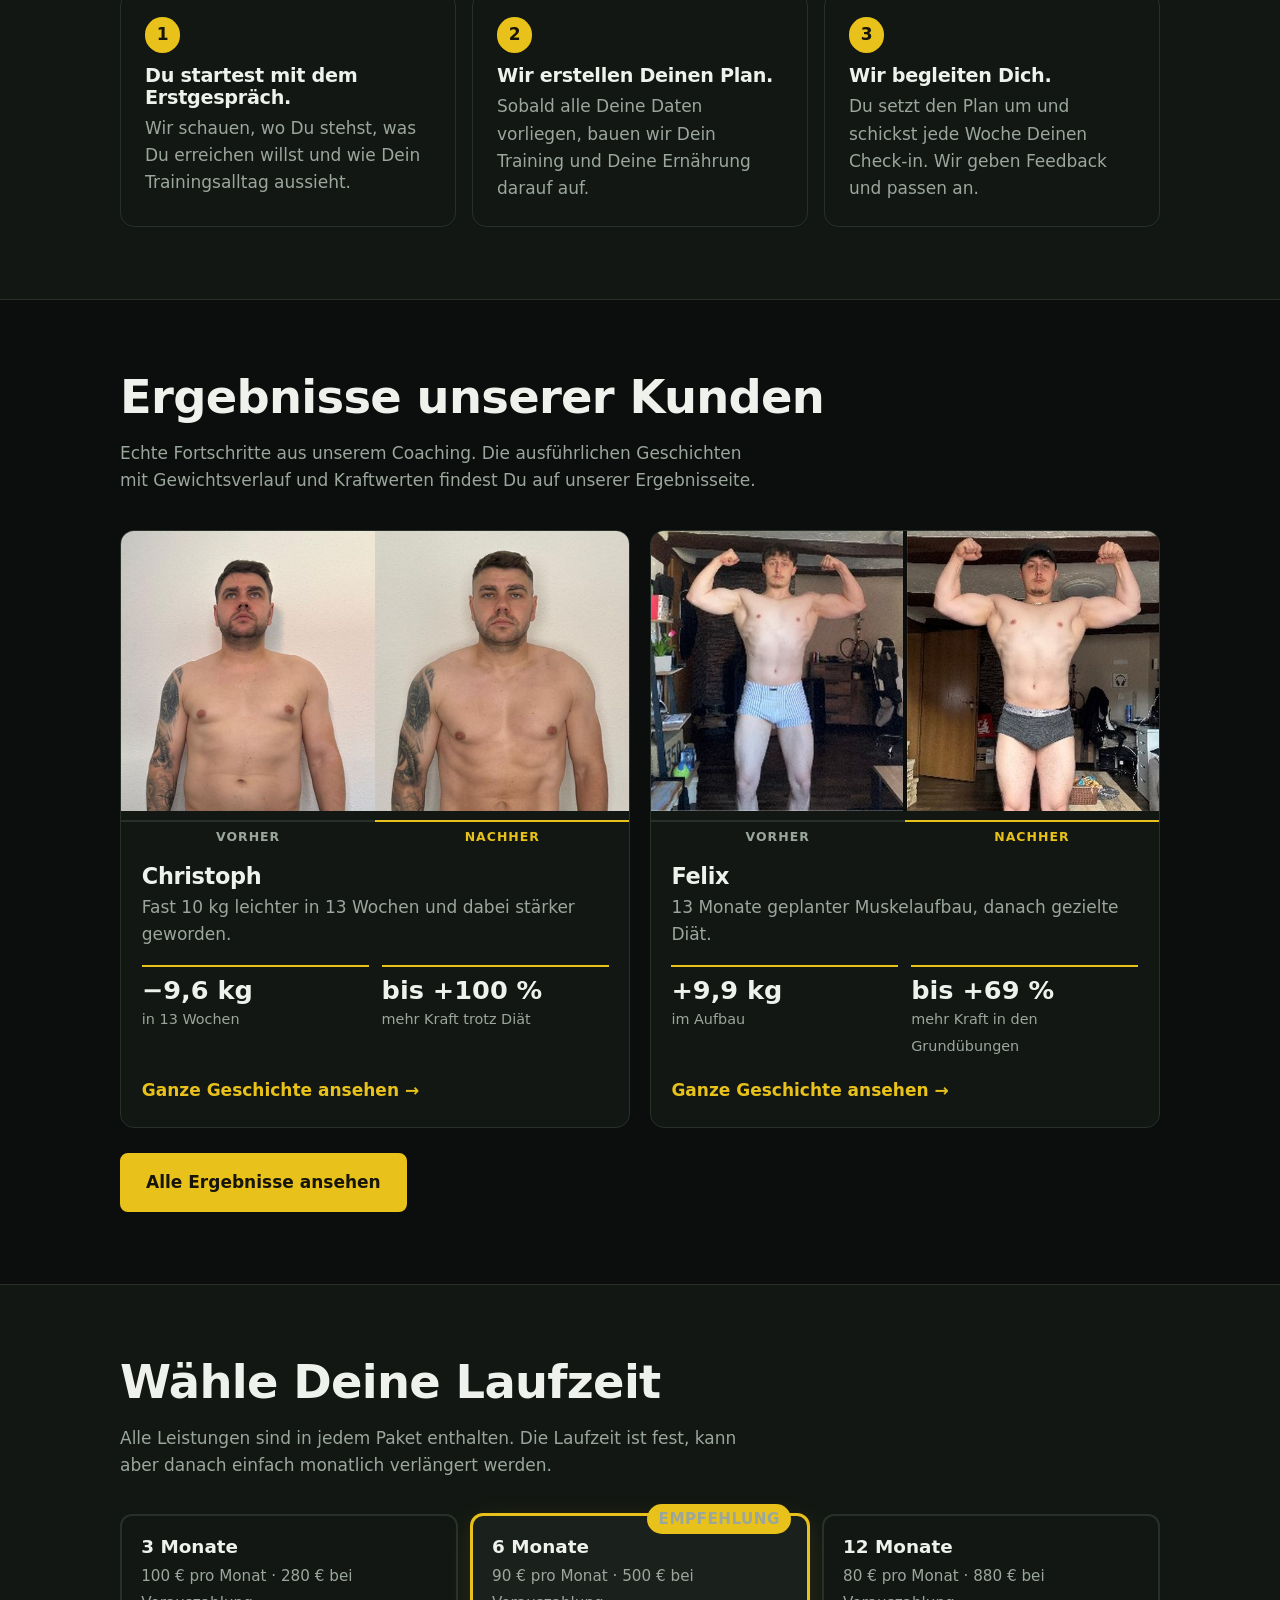
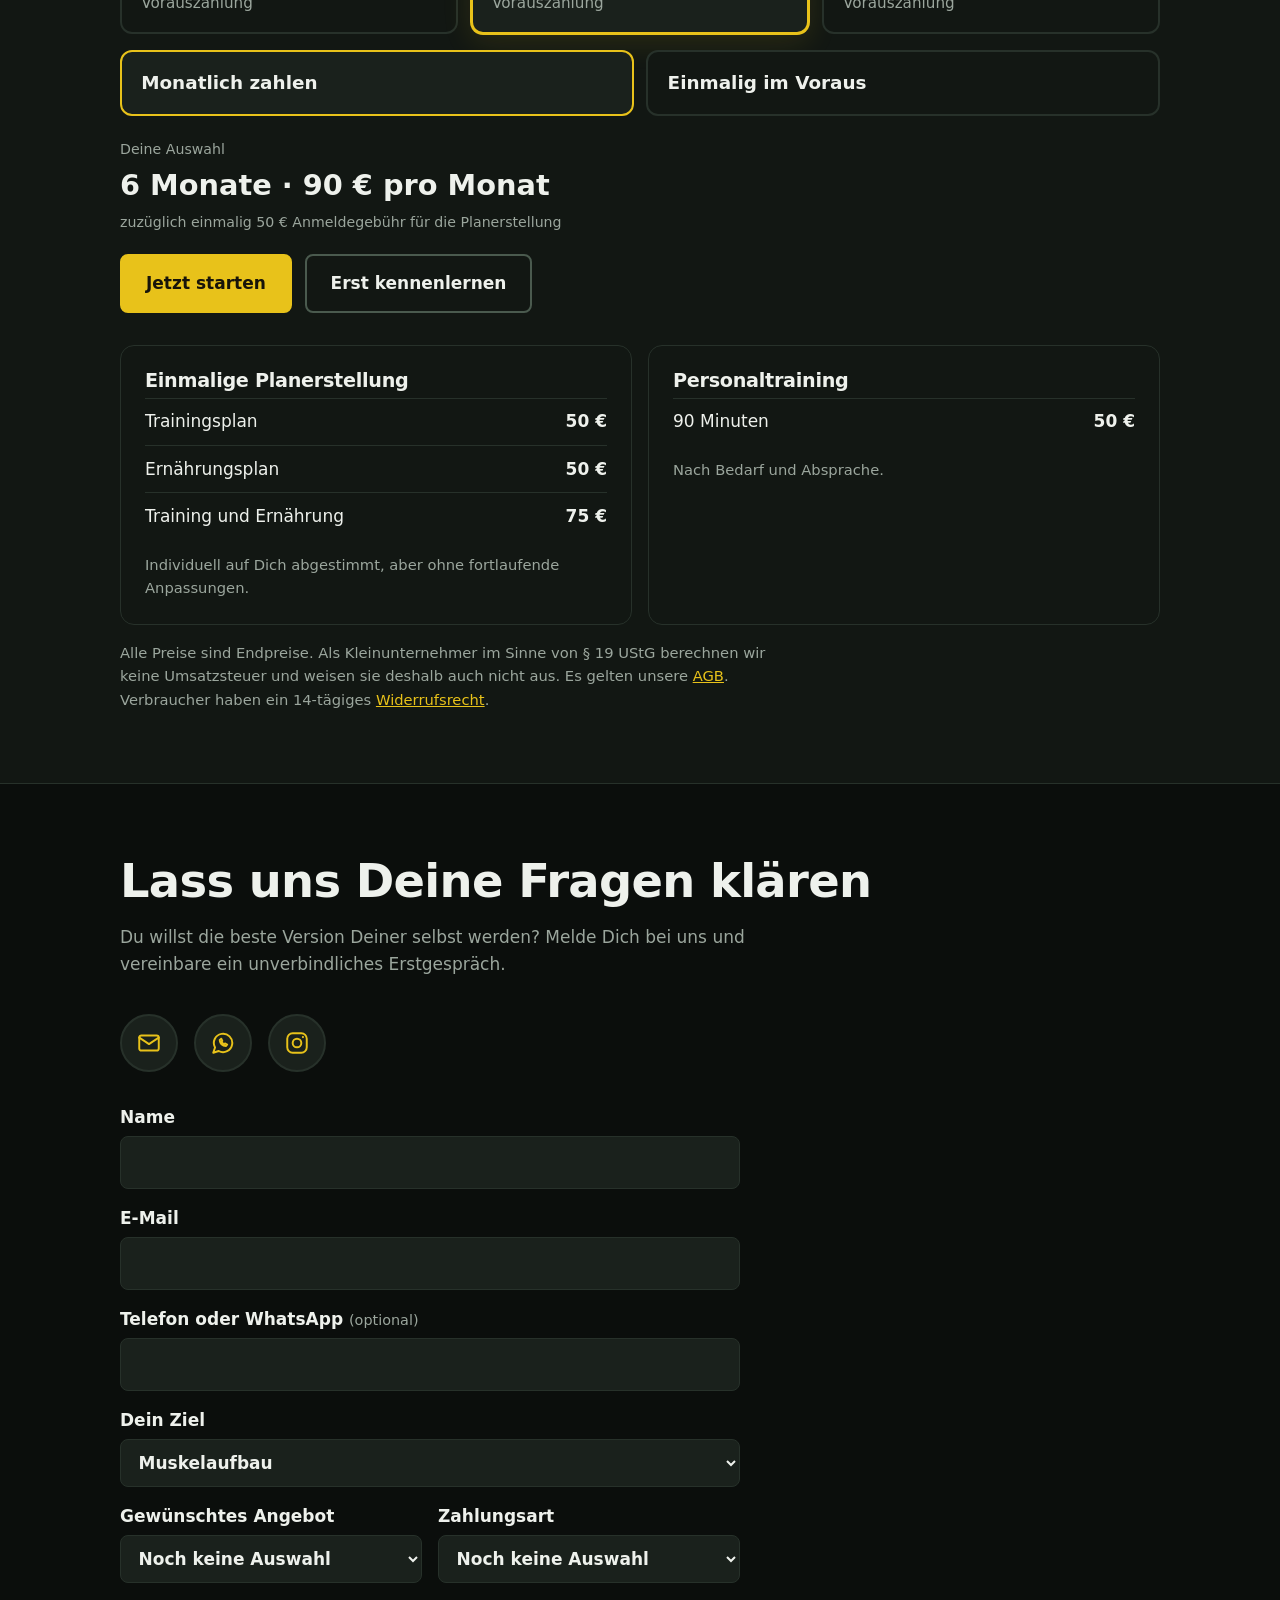
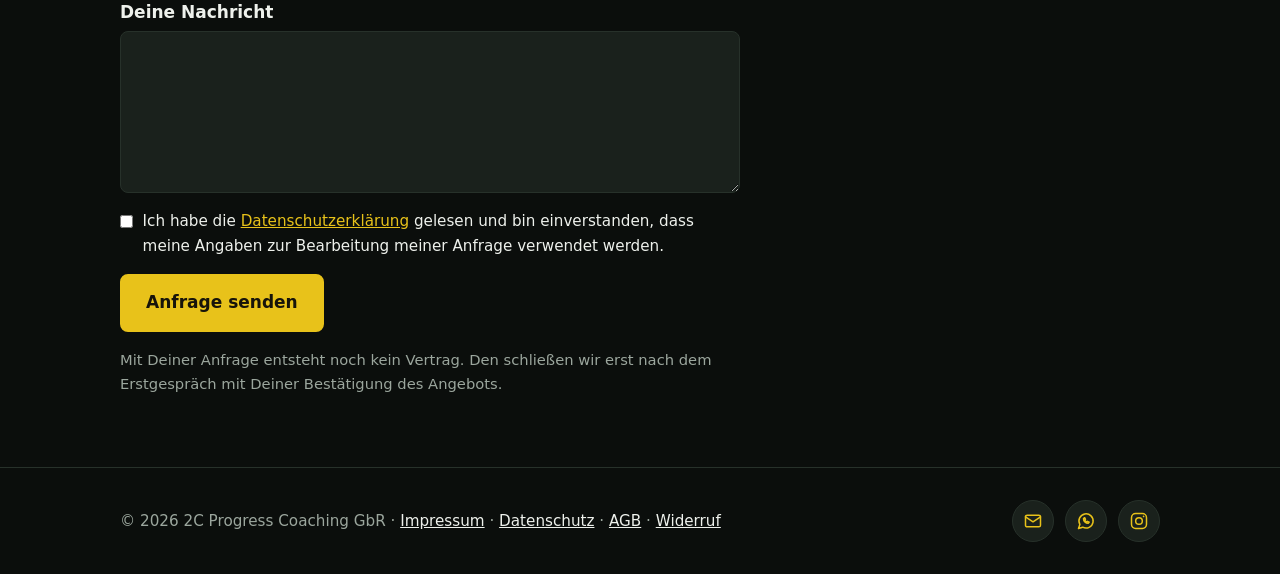
==== commit 4951e887: "Über uns: neue Profilfotos mit weichem Verlauf, Text mittig, Logo Co-Authored-By: Claude Sonnet 5.5 " ====
--- a/index.html
+++ b/index.html
@@ -64,11 +64,16 @@
   </div>
 <section id="team">
     <div class="wrap">
-      <h2>Das sind wir</h2>
-      <p class="lead">Christian und Corinna, die Gründer von 2C Progress Coaching. Du sprichst direkt mit uns.</p>
-      <div class="people">
-        <div class="card person"><img class="avatar" src="images/christian.jpg" width="360" height="360" alt="Porträt von Christian Scharlach"><div><h3>Christian Scharlach</h3><small>Owner und Coach</small><p>Seit über 13 Jahren Kraftsportler. Erfahrung aus unterschiedlichen Coachings, besuchten Seminaren und nebenberuflicher Arbeit als Trainer im Fitnessstudio.</p></div></div>
-        <div class="card person"><img class="avatar" src="images/corinna.jpg" width="360" height="360" alt="Porträt von Corinna Wills"><div><h3>Corinna Wills</h3><small>Owner und Coach</small><p>Seit über fünf Jahren im Fitnessstudio aktiv. Erfahrung aus eigenem Coaching, als Trainerin und als Athletin auf der Bodybuilding-Bühne. Immer bemüht, neues Wissen zu erlangen, anzuwenden und weiterzugeben.</p></div></div>
+      <div class="team">
+        <figure class="tp tp-c"><img src="images/team-christian.jpg" width="800" height="1067" alt="Christian Scharlach, Owner und Coach" loading="lazy"></figure>
+        <div class="team-txt">
+          <img class="team-logo" src="logo.jpg" width="96" height="96" alt="Logo 2C Progress Coaching" loading="lazy">
+          <h2>Das sind wir</h2>
+          <p class="lead">Christian und Corinna, die Gründer von 2C Progress Coaching. Du sprichst direkt mit uns.</p>
+          <div class="who"><h3>Christian Scharlach</h3><small>Owner und Coach</small><p>Seit über 13 Jahren Kraftsportler. Erfahrung aus unterschiedlichen Coachings, besuchten Seminaren und nebenberuflicher Arbeit als Trainer im Fitnessstudio.</p></div>
+          <div class="who"><h3>Corinna Wills</h3><small>Owner und Coach</small><p>Seit über fünf Jahren im Fitnessstudio aktiv. Erfahrung aus eigenem Coaching, als Trainerin und als Athletin auf der Bodybuilding-Bühne. Immer bemüht, neues Wissen zu erlangen, anzuwenden und weiterzugeben.</p></div>
+        </div>
+        <figure class="tp tp-w"><img src="images/team-corinna.jpg" width="800" height="1067" alt="Corinna Wills, Owner und Coach" loading="lazy"></figure>
       </div>
     </div>
   </section>
--- a/style.css
+++ b/style.css
@@ -355,3 +355,21 @@
 .promo-grid img{display:block;width:100%;height:auto}
 
 .h1{font-size:clamp(1.9rem,5vw,2.9rem);font-weight:800;margin-bottom:1rem;line-height:1.12;letter-spacing:-.015em}
+
+/* Team: Fotos links und rechts, Text mittig */
+.team{display:grid;grid-template-columns:1fr 1fr;grid-template-areas:"c w" "txt txt";gap:0 .5rem;align-items:end}
+.tp-c{grid-area:c}.tp-w{grid-area:w}.team-txt{grid-area:txt;text-align:center;padding-top:1rem}
+.tp{margin:0}
+.tp img{display:block;width:100%;height:auto;-webkit-mask-image:linear-gradient(to right,transparent 0,#000 24%,#000 76%,transparent 100%),linear-gradient(to bottom,transparent 0,#000 16%,#000 62%,transparent 100%);-webkit-mask-composite:source-in;mask-image:linear-gradient(to right,transparent 0,#000 24%,#000 76%,transparent 100%),linear-gradient(to bottom,transparent 0,#000 16%,#000 62%,transparent 100%);mask-composite:intersect}
+.team-logo{width:84px;height:84px;border-radius:50%;border:3px solid var(--ac);margin:0 auto 1rem;display:block}
+.team-txt h2{margin-bottom:.6rem}
+.team-txt .lead{margin:0 auto 1.8rem}
+.who{margin:0 auto 1.6rem;max-width:46ch}
+.who h3{margin-bottom:.1rem}
+.who small{display:block;color:var(--ac);margin-bottom:.5rem}
+.who p{color:#cdd4cd}
+@media(min-width:900px){
+.team{grid-template-columns:1fr 1.1fr 1fr;grid-template-areas:"c txt w";gap:0 .5rem;align-items:center}
+.team-txt{padding-top:0}
+}
+@media(min-width:1100px){.team{margin-inline:-3.5rem}}
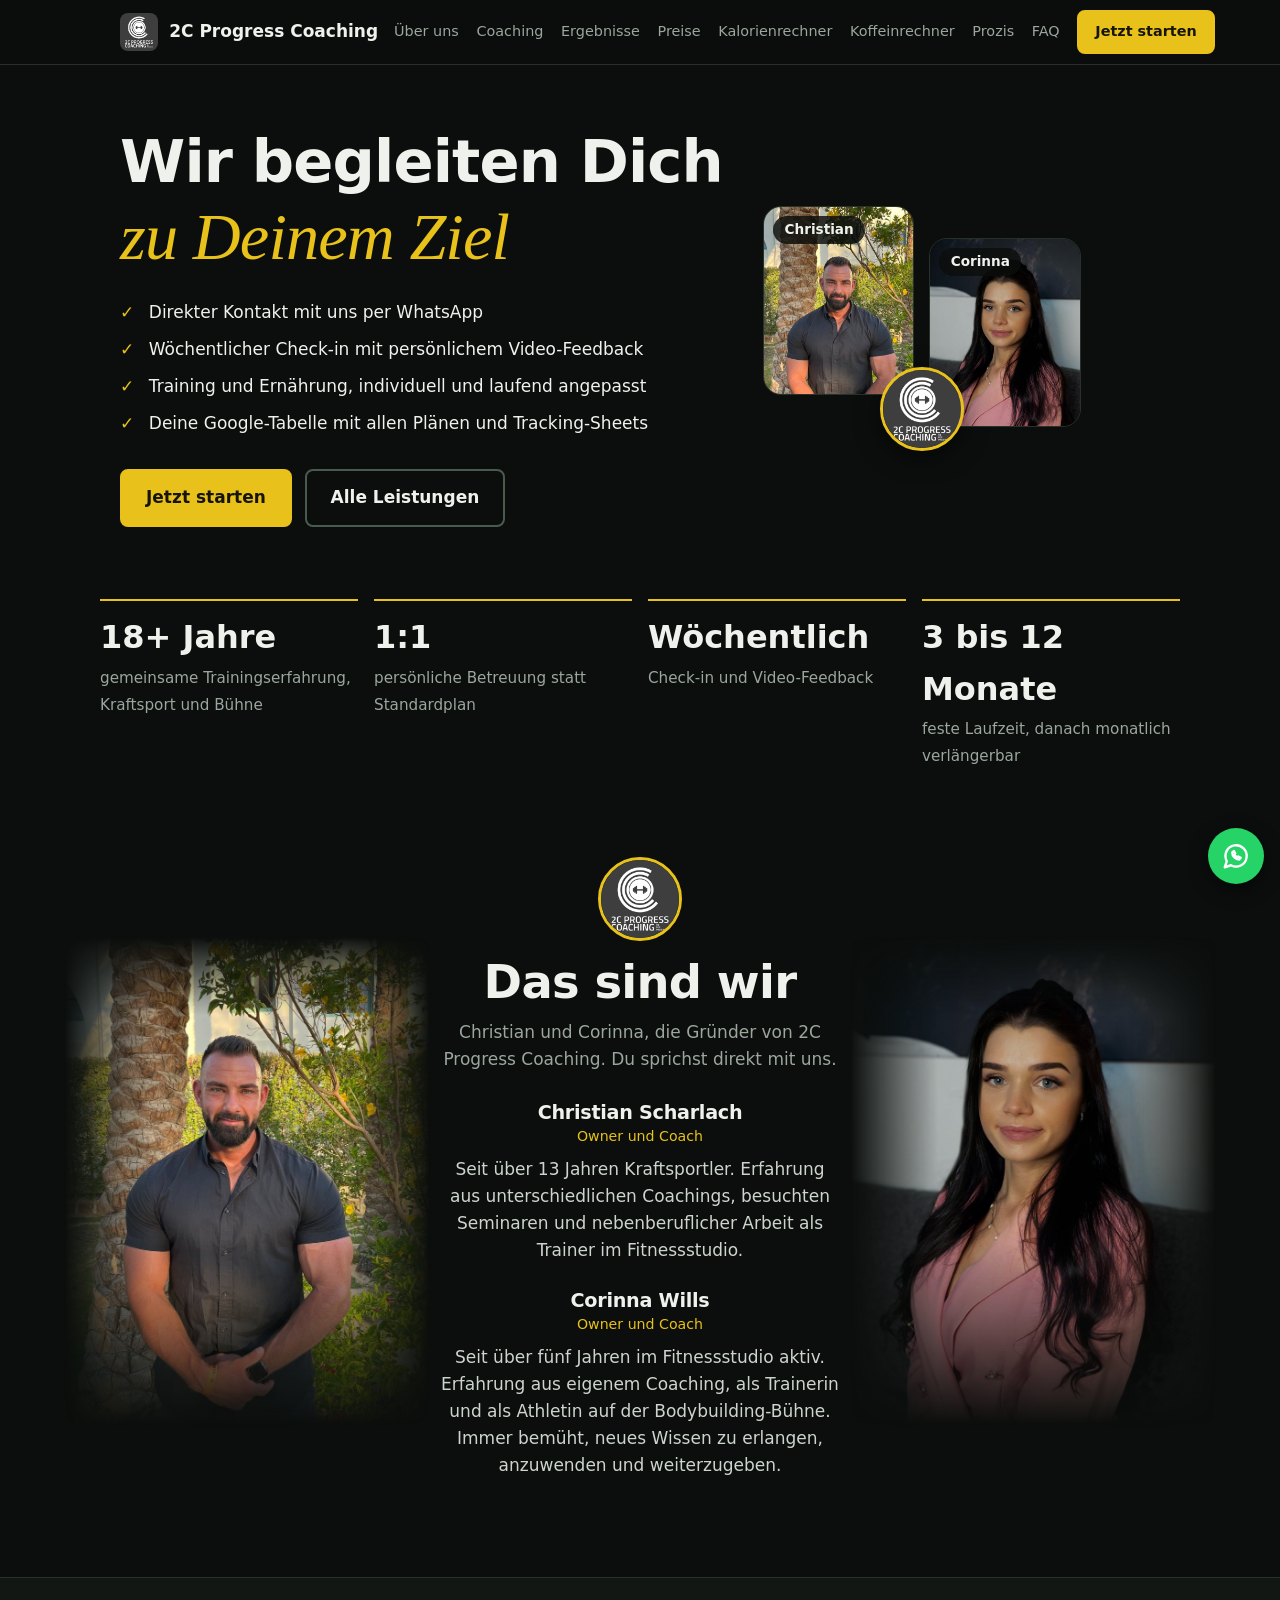
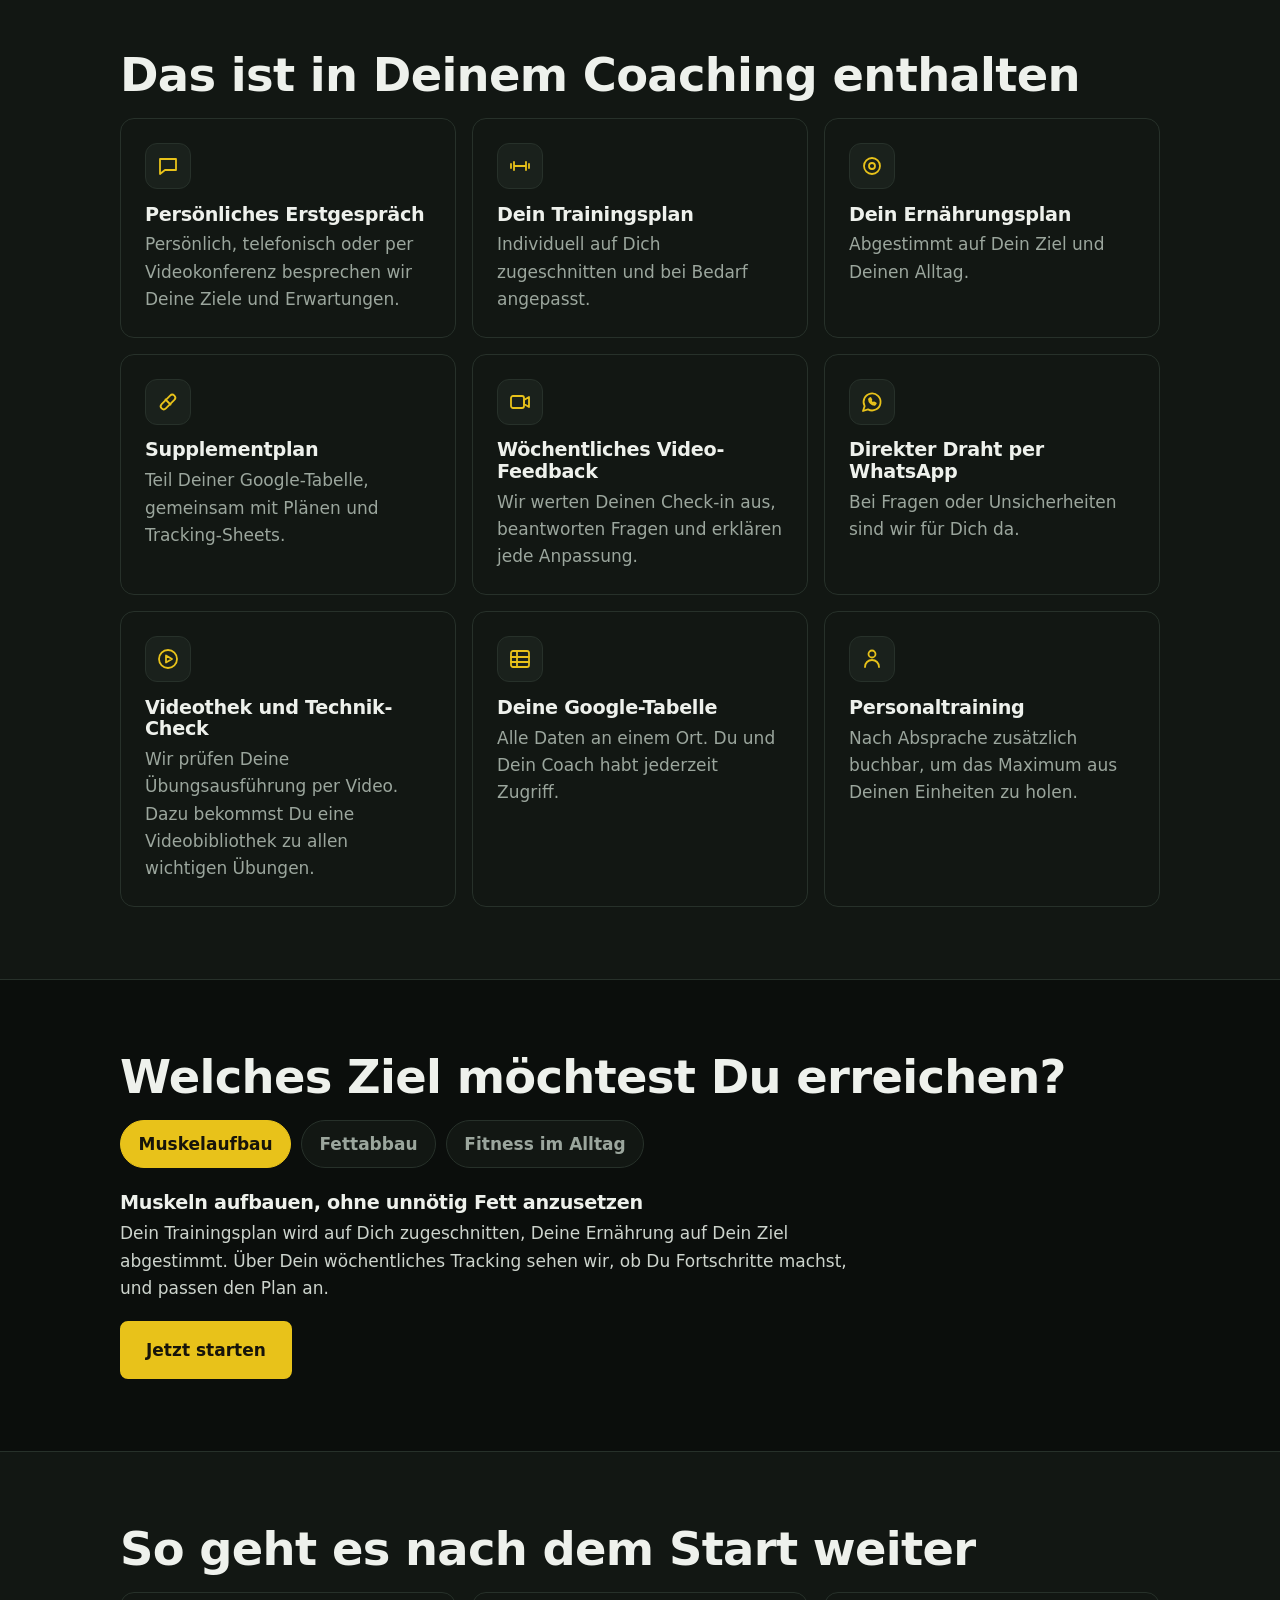
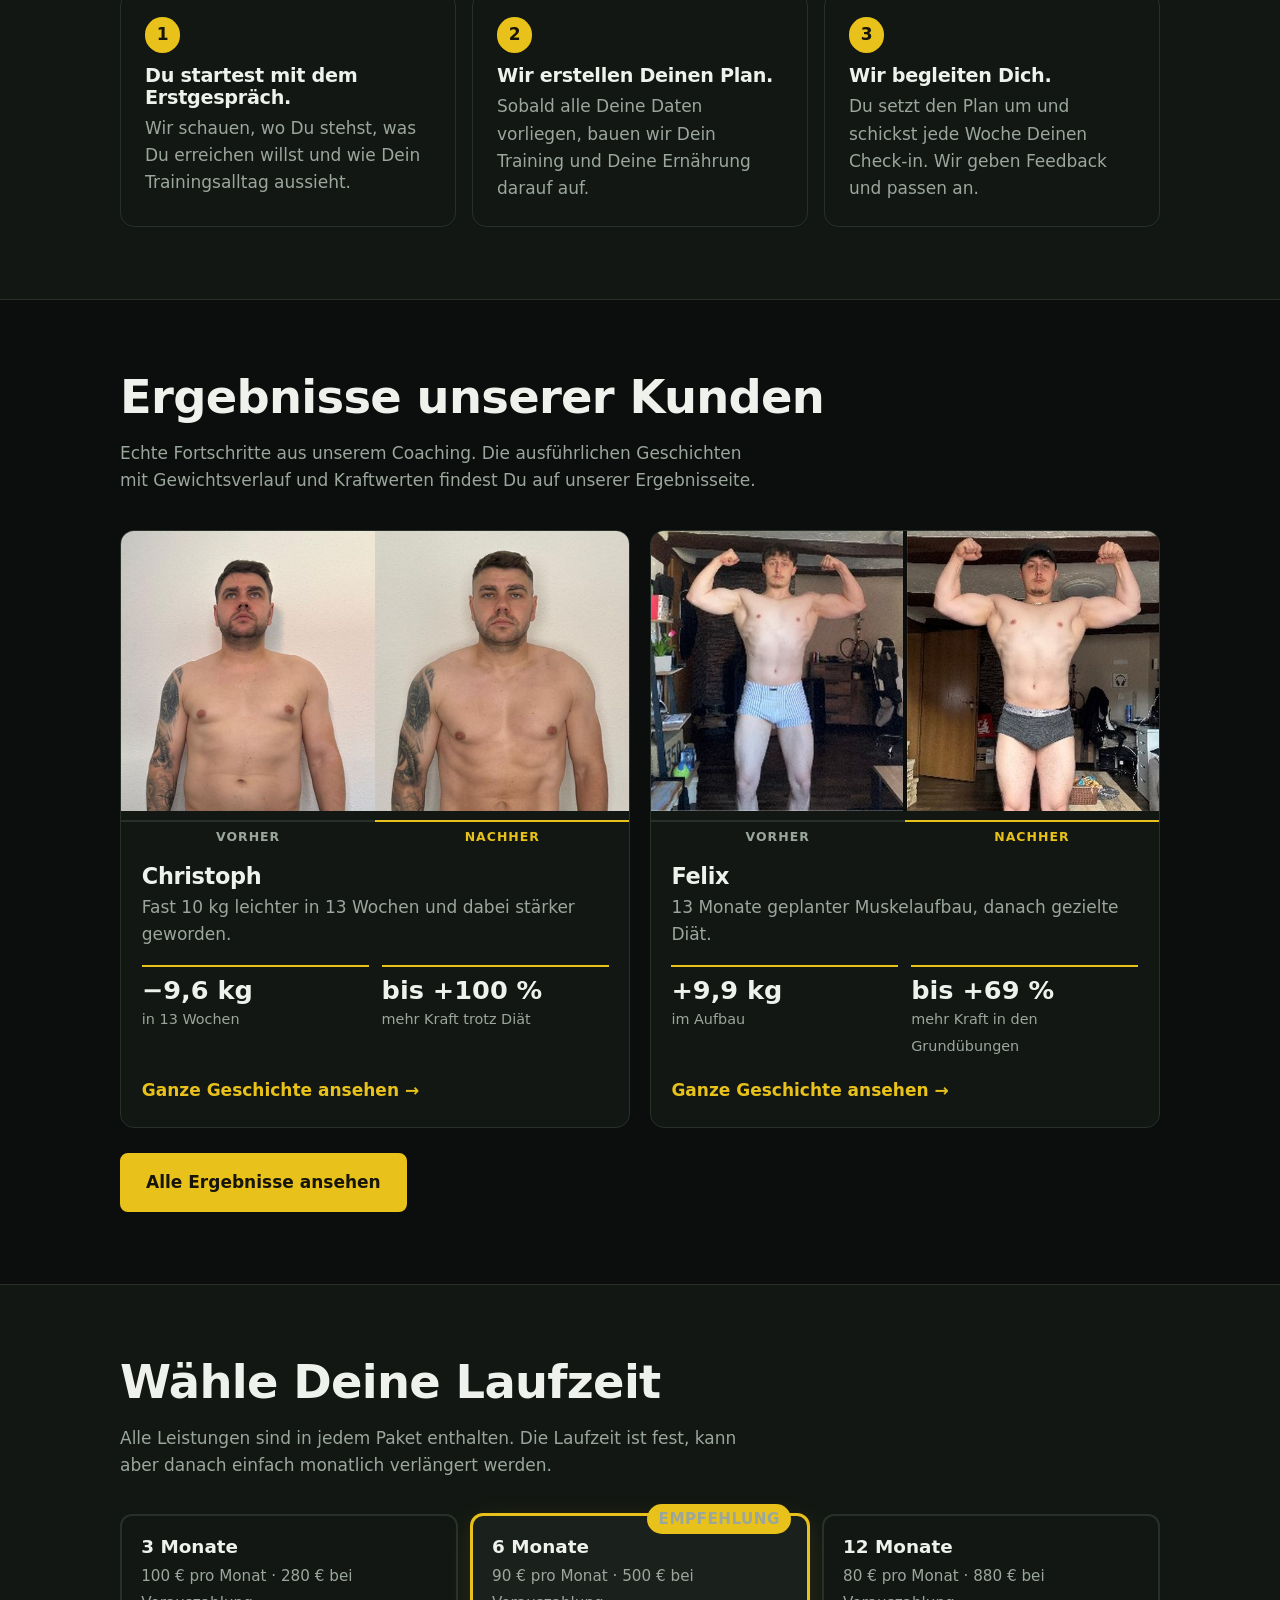
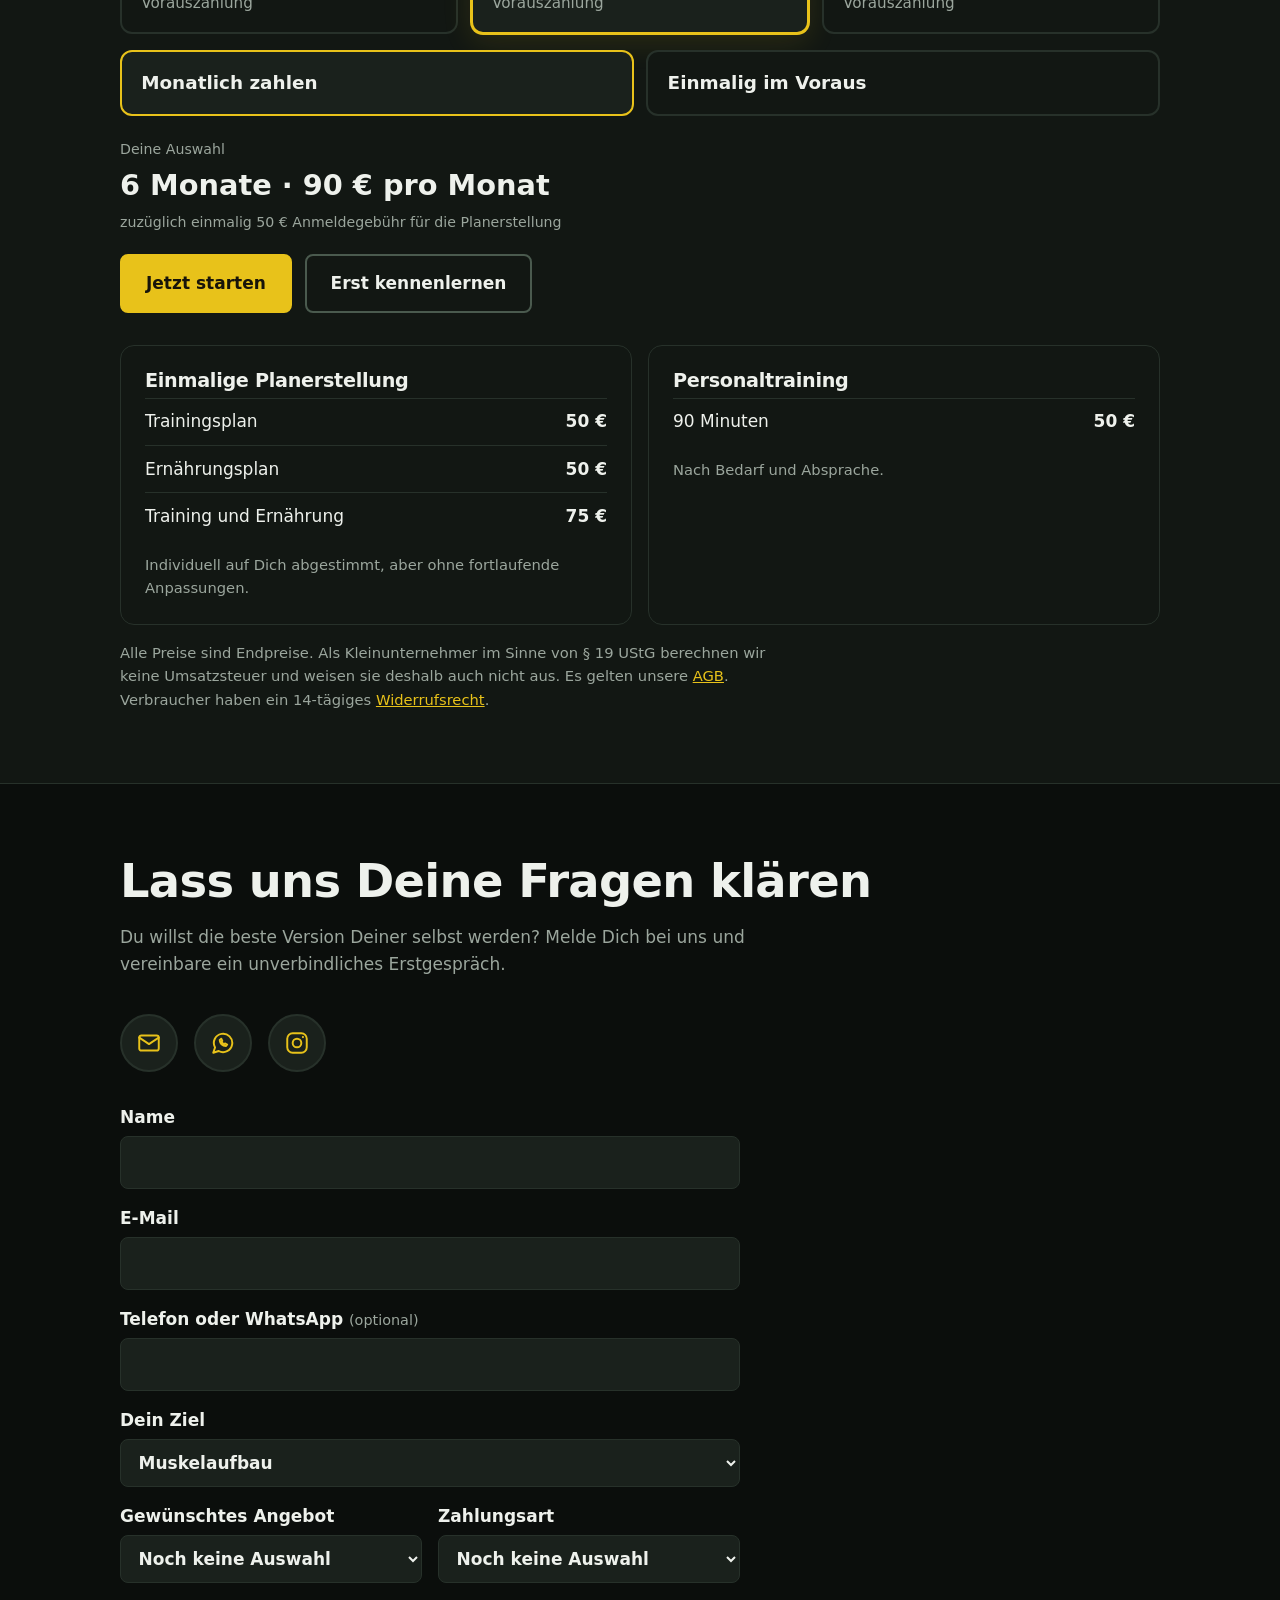
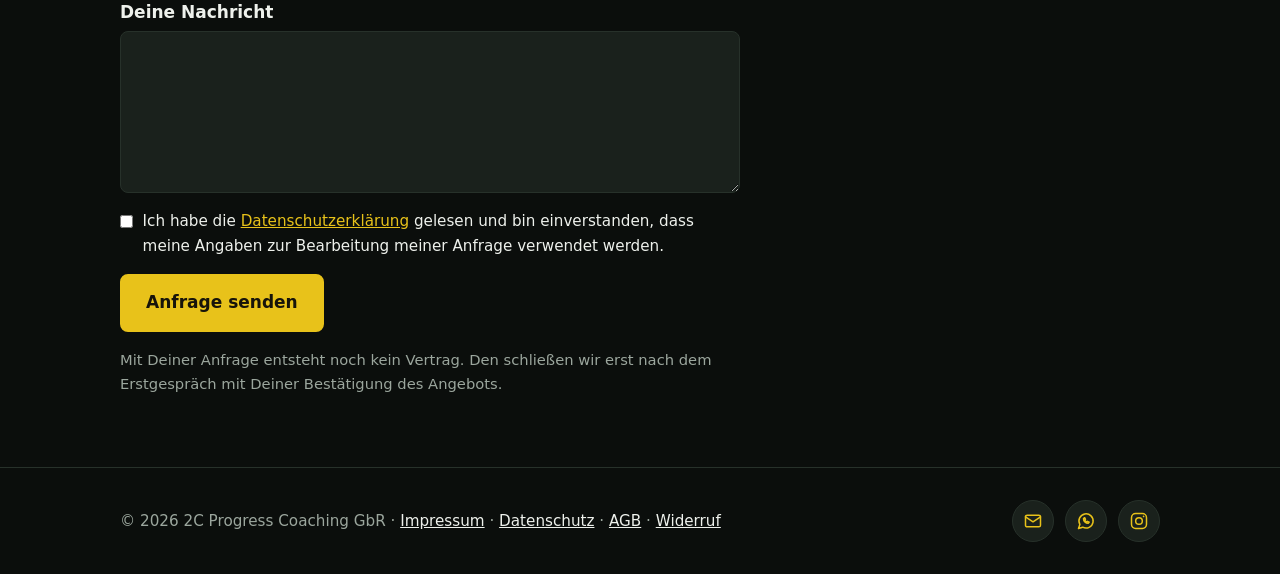
==== commit 83a599d3: "Cache-Busting: neue Dateinamen für Hero-Fotos, Version für CSS/JS Co-Authored-By: Claude Sonnet 5.5 " ====
--- a/index.html
+++ b/index.html
@@ -20,7 +20,7 @@
 <meta property="og:image:alt" content="2C Progress Coaching – to see progress">
 <meta name="twitter:card" content="summary_large_image">
 <script>document.documentElement.classList.add('js')</script>
-<link rel="stylesheet" href="style.css">
+<link rel="stylesheet" href="style.css?v=20261103">
 <script>(function(){var m={'#kalorienrechner':'kalorienrechner.html','#koffeinrechner':'koffeinrechner.html','#faq':'faq.html','#impressum':'impressum.html','#datenschutz':'datenschutz.html'};if(m[location.hash])location.replace(m[location.hash]);})();</script>
 <script type="application/ld+json">{"@context": "https://schema.org", "@type": "ProfessionalService", "name": "2C Progress Coaching GbR", "url": "https://www.2cp-coaching.com/", "image": "https://www.2cp-coaching.com/og-image.jpg", "logo": "https://www.2cp-coaching.com/logo.jpg", "description": "Persönliches Online-Coaching für Training und Ernährung mit wöchentlichem Video-Feedback.", "email": "info@2cp-coaching.de", "telephone": "+49 151 40187097", "address": {"@type": "PostalAddress", "streetAddress": "Am Alten Gericht 19", "postalCode": "37269", "addressLocality": "Eschwege", "addressCountry": "DE"}, "areaServed": "DE", "sameAs": ["https://www.instagram.com/2cp_coaching"]}</script>
 </head>
@@ -50,8 +50,8 @@
         <div class="btns"><a class="btn" href="#preise">Jetzt starten</a><a class="btn ghost" href="#coaching">Alle Leistungen</a></div>
       </div>
       <div class="hero-photos">
-        <figure><img src="images/hero-christian.jpg" width="560" height="700" alt="Christian Scharlach, Coach bei 2C Progress Coaching" fetchpriority="high"><figcaption>Christian</figcaption></figure>
-        <figure><img src="images/hero-corinna.jpg" width="560" height="700" alt="Corinna Wills, Coach bei 2C Progress Coaching" fetchpriority="high"><figcaption>Corinna</figcaption></figure>
+        <figure><img src="images/hero-christian-v2.jpg" width="560" height="700" alt="Christian Scharlach, Coach bei 2C Progress Coaching" fetchpriority="high"><figcaption>Christian</figcaption></figure>
+        <figure><img src="images/hero-corinna-v2.jpg" width="560" height="700" alt="Corinna Wills, Coach bei 2C Progress Coaching" fetchpriority="high"><figcaption>Corinna</figcaption></figure>
         <img class="hero-logo" src="logo.jpg" width="84" height="84" alt="Logo 2C Progress Coaching">
       </div>
     </div>
@@ -233,7 +233,7 @@
 </footer>
 <a class="wa-float" href="https://wa.me/4915140187097" rel="noopener" aria-label="Per WhatsApp schreiben" title="WhatsApp"><svg viewBox="0 0 24 24" aria-hidden="true"><path d="M3 21l1.65-4.9A8.5 8.5 0 1 1 8 19.4L3 21z"/><path d="M9 9.2c0 3 2.6 5.6 5.6 5.6l1.2-1.4-2-1-.8.7c-1-.4-1.9-1.3-2.3-2.3l.7-.8-1-2L9 9.2z"/></svg></a>
 <div class="cta-bar"><a class="btn" href="index.html#kontakt">Unverbindliches Erstgespräch</a></div>
-<script src="site.js" defer></script>
-<script src="home.js" defer></script>
+<script src="site.js?v=20261103" defer></script>
+<script src="home.js?v=20261103" defer></script>
 </body>
 </html>
--- a/style.css
+++ b/style.css
@@ -373,3 +373,4 @@
 .team-txt{padding-top:0}
 }
 @media(min-width:1100px){.team{margin-inline:-3.5rem}}
+.hero-photos figure{align-self:start}
